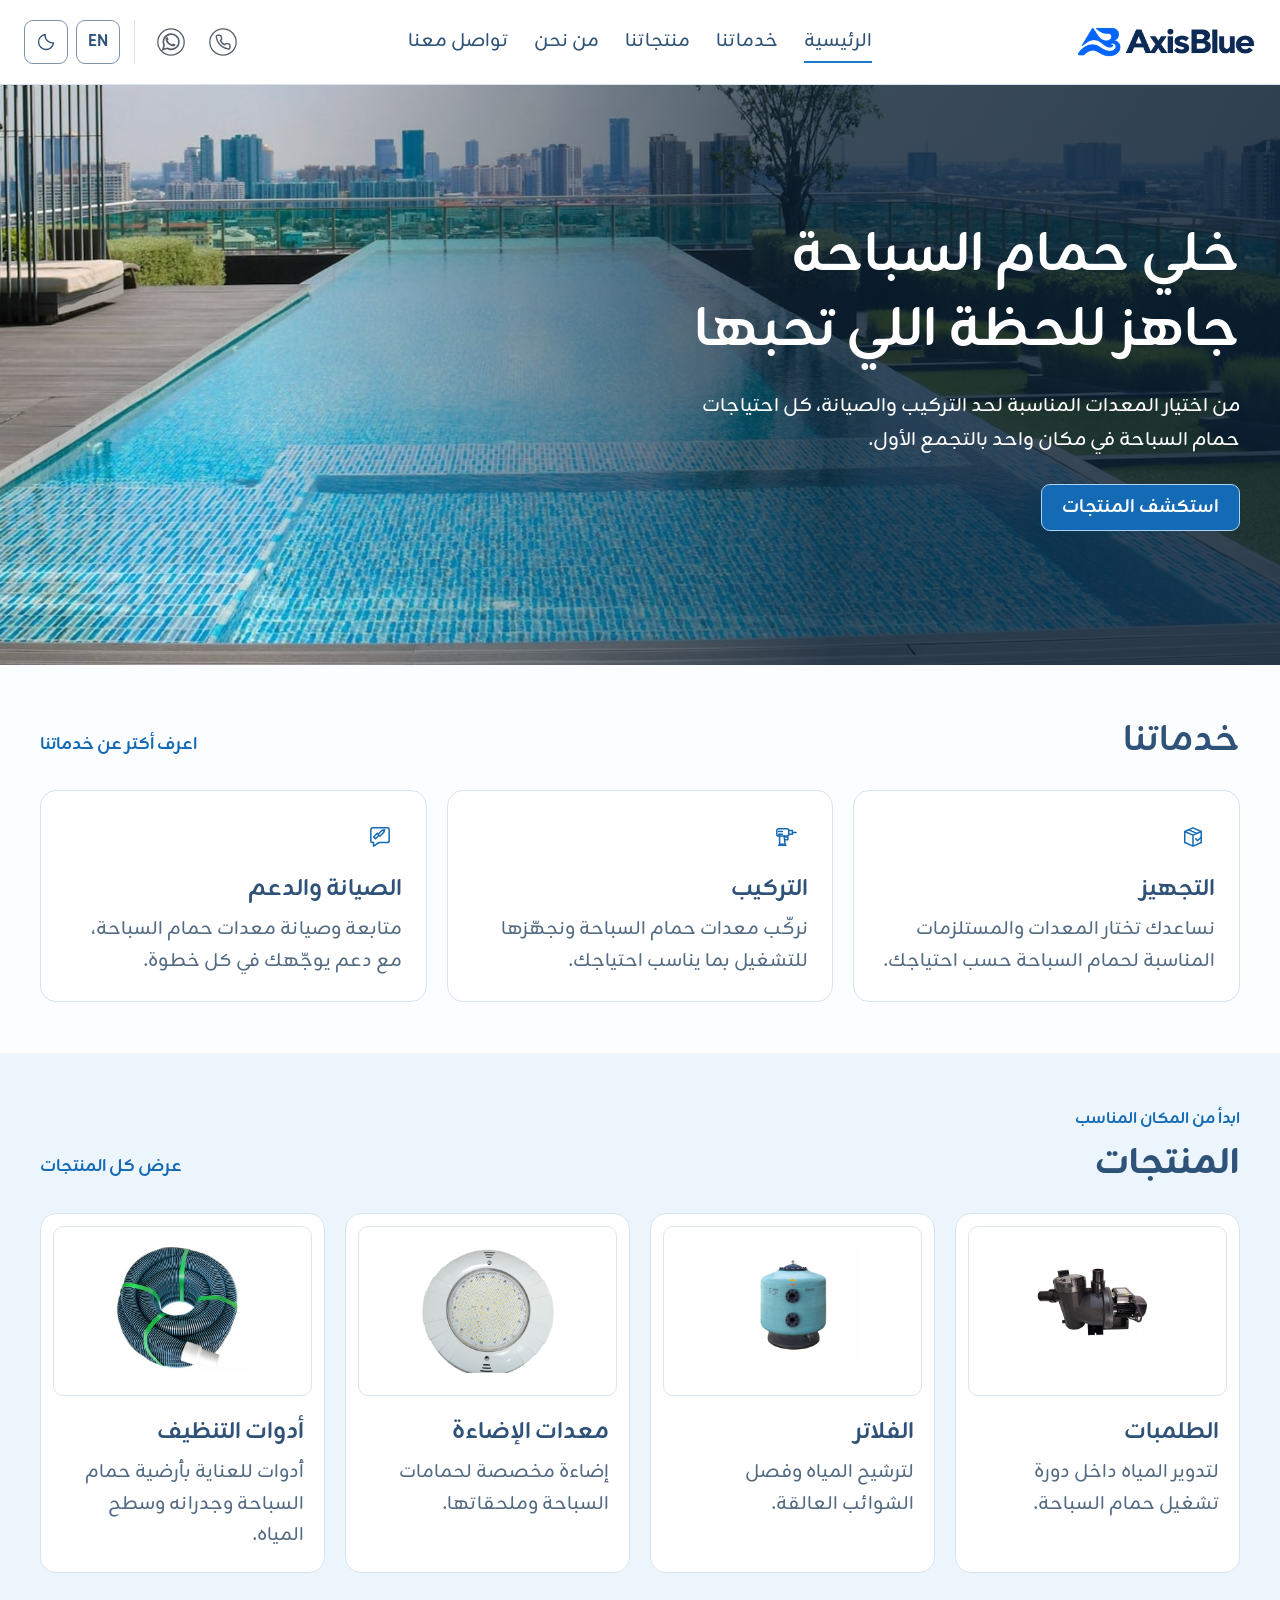
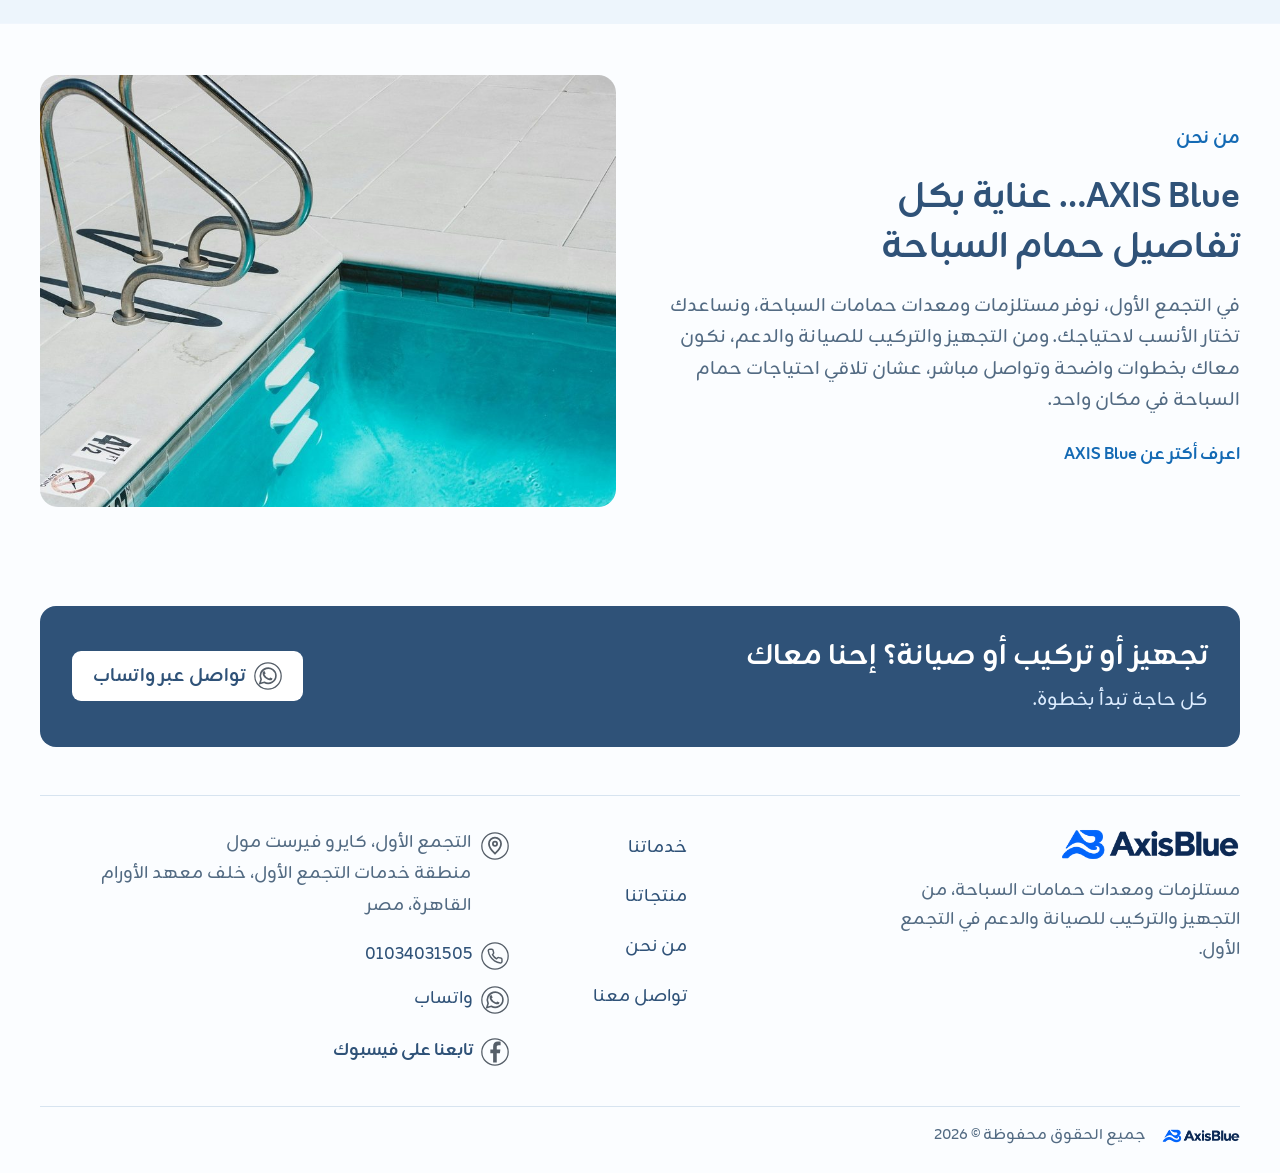
==== index.html @ 3dc716ef "update" ====
<!doctype html>
<html lang="ar" dir="rtl">
<head>
 <meta charset="utf-8"><meta name="viewport" content="width=device-width,initial-scale=1">
 <meta name="theme-color" content="#2F5278"><title>AXIS Blue | الرئيسية</title>
 <meta name="description" content="AXIS Blue لمستلزمات ومعدات حمامات السباحة في التجمع الأول: تجهيز، تركيب، صيانة ودعم لمساعدتك في اختيار المعدات والعناية بها.">
 <link rel="canonical" href="https://axisblue.vercel.app/index.html">
 <meta property="og:title" content="AXIS Blue | الرئيسية"><meta property="og:description" content="AXIS Blue لمستلزمات ومعدات حمامات السباحة في التجمع الأول: تجهيز، تركيب، صيانة ودعم لمساعدتك في اختيار المعدات والعناية بها."><meta property="og:type" content="website"><meta property="og:site_name" content="AXIS Blue"><meta property="og:locale" content="ar_EG"><meta property="og:locale:alternate" content="en_GB"><meta property="og:url" content="https://axisblue.vercel.app/index.html"><meta property="og:image" content="https://axisblue.vercel.app/assets/og-axis-blue.png"><meta property="og:image:secure_url" content="https://axisblue.vercel.app/assets/og-axis-blue.png"><meta property="og:image:type" content="image/png"><meta property="og:image:width" content="1200"><meta property="og:image:height" content="630"><meta property="og:image:alt" content="AXIS Blue — تجهيز وتركيب وصيانة ودعم حمامات السباحة">
 <meta name="twitter:card" content="summary_large_image"><meta name="twitter:title" content="AXIS Blue | الرئيسية"><meta name="twitter:description" content="AXIS Blue لمستلزمات ومعدات حمامات السباحة في التجمع الأول: تجهيز، تركيب، صيانة ودعم لمساعدتك في اختيار المعدات والعناية بها."><meta name="twitter:image" content="https://axisblue.vercel.app/assets/og-axis-blue.png"><meta name="twitter:image:alt" content="AXIS Blue — تجهيز وتركيب وصيانة ودعم حمامات السباحة">
 <link rel="alternate" hreflang="ar" href="https://axisblue.vercel.app/index.html"><link rel="alternate" hreflang="en" href="https://axisblue.vercel.app/en-index.html"><link rel="alternate" hreflang="x-default" href="https://axisblue.vercel.app/index.html"><link rel="icon" href="assets/favicon.png" type="image/png"><link rel="preload" href="assets/fonts/Zain-Regular.ttf" as="font" type="font/ttf" crossorigin><link rel="stylesheet" href="styles.css">
 <script src="preferences.js"></script><script src="script.js" defer></script>
</head>
<body>
 <a class="skip-link" href="#main">انتقل إلى المحتوى</a>
 <header class="site-header"><div class="container header-inner">
  <a class="brand" href="index.html" aria-label="AXIS Blue — الرئيسية"><picture><img class="logo-light" src="assets/logo-web.png" alt="شعار AXIS Blue لمستلزمات حمامات السباحة" width="1204" height="220"><img class="logo-dark" src="assets/logo-dark-web.png" alt="شعار AXIS Blue لمستلزمات حمامات السباحة" width="1204" height="220"></picture></a>
  <button class="menu-toggle" type="button" aria-label="القائمة" aria-controls="navigation" aria-expanded="false"><svg class="icon-menu" viewBox="0 0 24 24" fill="none" stroke="currentColor" stroke-width="1.65" stroke-linecap="round" stroke-linejoin="round" aria-hidden="true"><path d="M4 6h16M4 12h16M4 18h16"/></svg></button>
  <nav id="navigation" aria-label="التنقل الرئيسي"><a href="index.html" aria-current="page">الرئيسية</a><a href="services.html" >خدماتنا</a><a href="products.html" >منتجاتنا</a><a href="about.html" >من نحن</a><a href="contact.html" >تواصل معنا</a><div class="nav-contact"><div class="contact-links"><a href="tel:+201034031505"><svg class="contact-icon icon-phone" viewBox="0 0 24 24" aria-hidden="true" focusable="false"><circle class="contact-ring" cx="12" cy="12" r="11.3" fill="none" stroke-width="1.1"/><g class="contact-symbol" fill="currentColor"><g transform="translate(5 5) scale(.59)" fill="none" stroke="currentColor" stroke-width="2.1" stroke-linecap="round" stroke-linejoin="round"><path d="M22 16.92v3a2 2 0 0 1-2.18 2 19.79 19.79 0 0 1-8.63-3.07 19.5 19.5 0 0 1-6-6A19.79 19.79 0 0 1 2.12 4.2 2 2 0 0 1 4.11 2h3a2 2 0 0 1 2 1.72c.12.96.36 1.9.7 2.8a2 2 0 0 1-.45 2.11L8.09 9.9a16 16 0 0 0 6 6l1.27-1.27a2 2 0 0 1 2.11-.45c.9.34 1.84.58 2.8.7A2 2 0 0 1 22 16.92Z"/></g></g></svg><bdi>01034031505</bdi></a><a class="whatsapp" href="https://wa.me/201034031505?text=%D9%85%D8%B1%D8%AD%D8%A8%D8%A7%D9%8B%20AXIS%20Blue%D8%8C%20%D8%A3%D9%88%D8%AF%20%D8%A7%D9%84%D8%A7%D8%B3%D8%AA%D9%81%D8%B3%D8%A7%D8%B1%20%D8%B9%D9%86%20%D8%A7%D9%84%D9%85%D9%86%D8%AA%D8%AC%D8%A7%D8%AA%20%D9%88%D8%A7%D9%84%D8%AE%D8%AF%D9%85%D8%A7%D8%AA." target="_blank" rel="noopener noreferrer"><svg class="contact-icon icon-whatsapp" viewBox="0 0 24 24" aria-hidden="true" focusable="false"><circle class="contact-ring" cx="12" cy="12" r="11.3" fill="none" stroke-width="1.1"/><g class="contact-symbol" fill="currentColor"><path d="M18.8 11.6a6.7 6.7 0 0 1-10 5.8L5 18.5l1.1-3.6a6.7 6.7 0 1 1 12.7-3.3Z" fill="none" stroke="currentColor" stroke-width="1.4"/><path d="m9 7.8 1 2-1 1a6.7 6.7 0 0 0 4 3.4l.9-1 2 .9c-.3 1.4-1.2 1.9-2.7 1.5-3.5-1-5.8-3.5-5.8-6 0-.9.6-1.6 1.6-1.8Z"/></g></svg><span>واتساب</span></a></div></div></nav>
  <div class="header-tools" dir="rtl"><div class="header-contact"><a class="icon-button" href="tel:+201034031505" aria-label="اتصل بنا"><svg class="contact-icon icon-phone" viewBox="0 0 24 24" aria-hidden="true" focusable="false"><circle class="contact-ring" cx="12" cy="12" r="11.3" fill="none" stroke-width="1.1"/><g class="contact-symbol" fill="currentColor"><g transform="translate(5 5) scale(.59)" fill="none" stroke="currentColor" stroke-width="2.1" stroke-linecap="round" stroke-linejoin="round"><path d="M22 16.92v3a2 2 0 0 1-2.18 2 19.79 19.79 0 0 1-8.63-3.07 19.5 19.5 0 0 1-6-6A19.79 19.79 0 0 1 2.12 4.2 2 2 0 0 1 4.11 2h3a2 2 0 0 1 2 1.72c.12.96.36 1.9.7 2.8a2 2 0 0 1-.45 2.11L8.09 9.9a16 16 0 0 0 6 6l1.27-1.27a2 2 0 0 1 2.11-.45c.9.34 1.84.58 2.8.7A2 2 0 0 1 22 16.92Z"/></g></g></svg></a><a class="icon-button whatsapp" href="https://wa.me/201034031505?text=%D9%85%D8%B1%D8%AD%D8%A8%D8%A7%D9%8B%20AXIS%20Blue%D8%8C%20%D8%A3%D9%88%D8%AF%20%D8%A7%D9%84%D8%A7%D8%B3%D8%AA%D9%81%D8%B3%D8%A7%D8%B1%20%D8%B9%D9%86%20%D8%A7%D9%84%D9%85%D9%86%D8%AA%D8%AC%D8%A7%D8%AA%20%D9%88%D8%A7%D9%84%D8%AE%D8%AF%D9%85%D8%A7%D8%AA." target="_blank" rel="noopener noreferrer" aria-label="تواصل عبر واتساب"><svg class="contact-icon icon-whatsapp" viewBox="0 0 24 24" aria-hidden="true" focusable="false"><circle class="contact-ring" cx="12" cy="12" r="11.3" fill="none" stroke-width="1.1"/><g class="contact-symbol" fill="currentColor"><path d="M18.8 11.6a6.7 6.7 0 0 1-10 5.8L5 18.5l1.1-3.6a6.7 6.7 0 1 1 12.7-3.3Z" fill="none" stroke="currentColor" stroke-width="1.4"/><path d="m9 7.8 1 2-1 1a6.7 6.7 0 0 0 4 3.4l.9-1 2 .9c-.3 1.4-1.2 1.9-2.7 1.5-3.5-1-5.8-3.5-5.8-6 0-.9.6-1.6 1.6-1.8Z"/></g></svg></a></div><div class="preferences"><button class="preference-button language-toggle" aria-label="Switch to English" title="Switch to English" data-alternate="en-index.html" type="button"><span lang="en">EN</span></button><button class="preference-button theme-toggle" aria-label="تفعيل الوضع الداكن" data-dark-label="تفعيل الوضع الداكن" data-light-label="تفعيل الوضع الفاتح" type="button"><span class="theme-to-light"><svg class="icon-sun" viewBox="0 0 24 24" fill="none" stroke="currentColor" stroke-width="1.65" stroke-linecap="round" stroke-linejoin="round" aria-hidden="true"><circle cx="12" cy="12" r="4"/><path d="M12 1v2m0 18v2M1 12h2m18 0h2M4 4l2 2m12 12 2 2M4 20l2-2M18 6l2-2"/></svg></span><span class="theme-to-dark"><svg class="icon-moon" viewBox="0 0 24 24" fill="none" stroke="currentColor" stroke-width="1.65" stroke-linecap="round" stroke-linejoin="round" aria-hidden="true"><path d="M21 13A9 9 0 0 1 11 3 9 9 0 1 0 21 13Z"/></svg></span></button></div></div>
 </div></header>
 <main id="main"><section id="home" class="hero" aria-labelledby="hero-title"><figure class="hero-image"><img src="assets/hero-blue-water.jpg" srcset="assets/hero-blue-water-1100.jpg 1100w, assets/hero-blue-water.jpg 1600w" sizes="100vw" alt="حمام سباحة واسع بمياه زرقاء صافية في ضوء النهار" width="1600" height="650" fetchpriority="high"></figure><span class="water-reflection" aria-hidden="true"></span><div class="container hero-content"><div class="hero-copy"><h1 id="hero-title">خلي حمام السباحة جاهز للحظة اللي تحبها</h1><p>من اختيار المعدات المناسبة لحد التركيب والصيانة، كل احتياجات حمام السباحة في مكان واحد بالتجمع الأول.</p><div class="actions"><a class="button primary" href="products.html">استكشف المنتجات</a></div></div></div></section><section id="services" class="service-section container section"><div class="section-heading"><h2>خدماتنا</h2><a class="text-link" href="services.html">اعرف أكتر عن خدماتنا</a></div><div class="service-grid"><article><span class="service-symbol"><svg class="icon-setup" viewBox="0 0 24 24" fill="none" stroke="currentColor" stroke-width="1.65" stroke-linecap="round" stroke-linejoin="round" aria-hidden="true"><path d="m3 6 9-4 9 4v12l-9 4-9-4V6Zm0 0 9 4 9-4M12 10v12M7 4l9 4"/><path d="m15 14 2 2 4-4"/></svg></span><h3>التجهيز</h3><p>نساعدك تختار المعدات والمستلزمات المناسبة لحمام السباحة حسب احتياجك.</p></article><article><span class="service-symbol"><svg class="icon-install" viewBox="0 0 24 24" fill="none" stroke="currentColor" stroke-width="1.65" stroke-linecap="round" stroke-linejoin="round" aria-hidden="true"><rect x="2" y="3" width="13" height="8" rx="2"/><path d="M15 5h4v4h-4M19 7h4M4 6h4M4 9h4M5 11v9h6l-1-9M11 12h3v3h-3M4 21h8"/></svg></span><h3>التركيب</h3><p>نركّب معدات حمام السباحة ونجهّزها للتشغيل بما يناسب احتياجك.</p></article><article><span class="service-symbol"><svg class="icon-support" viewBox="0 0 24 24" fill="none" stroke="currentColor" stroke-width="1.65" stroke-linecap="round" stroke-linejoin="round" aria-hidden="true"><path d="M4 2h16a2 2 0 0 1 2 2v12a2 2 0 0 1-2 2h-9l-6 4v-4H4a2 2 0 0 1-2-2V4a2 2 0 0 1 2-2Z"/><path d="m7 14-2-2 4-4 2 2-4 4Zm3-5 4-4 3-1-1 3-4 4"/></svg></span><h3>الصيانة والدعم</h3><p>متابعة وصيانة معدات حمام السباحة، مع دعم يوجّهك في كل خطوة.</p></article></div></section><section id="products" class="section container"><div class="section-heading"><div><p class="intro-label">ابدأ من المكان المناسب</p><h2>المنتجات</h2></div><a class="text-link" href="products.html">عرض كل المنتجات</a></div><div class="category-grid home-products"><a class="category-card" href="products.html?category=pumps"><div class="category-image"><img src="assets/products/73649e9844cd891f.png" alt="الطلمبات" width="400" height="400" loading="lazy"></div><div class="card-copy"><h3>الطلمبات</h3><p>لتدوير المياه داخل دورة تشغيل حمام السباحة.</p></div></a><a class="category-card" href="products.html?category=filters"><div class="category-image"><img src="assets/products/137ac72741a8fdad.jpg" alt="الفلاتر" width="400" height="400" loading="lazy"></div><div class="card-copy"><h3>الفلاتر</h3><p>لترشيح المياه وفصل الشوائب العالقة.</p></div></a><a class="category-card" href="products.html?category=lighting-equipment"><div class="category-image"><img src="assets/products/f1c383467c947972.jpeg" alt="معدات الإضاءة" width="400" height="400" loading="lazy"></div><div class="card-copy"><h3>معدات الإضاءة</h3><p>إضاءة مخصصة لحمامات السباحة وملحقاتها.</p></div></a><a class="category-card" href="products.html?category=cleaning-tools"><div class="category-image"><img src="assets/products/582154ab329c4e2d.jpg" alt="أدوات التنظيف" width="400" height="400" loading="lazy"></div><div class="card-copy"><h3>أدوات التنظيف</h3><p>أدوات للعناية بأرضية حمام السباحة وجدرانه وسطح المياه.</p></div></a></div></section><section id="about" class="container about-layout section home-about"><div><p class="intro-label">من نحن</p><h2>AXIS Blue… عناية بكل تفاصيل حمام السباحة</h2><p>في التجمع الأول، نوفر مستلزمات ومعدات حمامات السباحة، ونساعدك تختار الأنسب لاحتياجك. ومن التجهيز والتركيب للصيانة والدعم، نكون معاك بخطوات واضحة وتواصل مباشر، عشان تلاقي احتياجات حمام السباحة في مكان واحد.</p><a class="text-link" href="about.html">اعرف أكتر عن AXIS Blue</a></div><figure class="about-image"><img src="assets/pool-wide.jpg" srcset="assets/pool-wide-1100.jpg 1100w, assets/pool-wide.jpg 1800w" sizes="(max-width: 800px) 100vw, 50vw" alt="سلم من الاستانلس بجانب مياه حمام سباحة صافية في ضوء النهار" width="1800" height="1100" loading="lazy"></figure></section><section id="contact" class="contact-band container"><div><h2>تجهيز أو تركيب أو صيانة؟ إحنا معاك</h2><p>كل حاجة تبدأ بخطوة.</p></div><a class="button whatsapp light" href="https://wa.me/201034031505?text=%D9%85%D8%B1%D8%AD%D8%A8%D8%A7%D9%8B%20AXIS%20Blue%D8%8C%20%D8%A3%D9%88%D8%AF%20%D8%A7%D9%84%D8%A7%D8%B3%D8%AA%D9%81%D8%B3%D8%A7%D8%B1%20%D8%B9%D9%86%20%D8%AA%D8%AC%D9%87%D9%8A%D8%B2%20%D9%88%D8%AA%D8%B1%D9%83%D9%8A%D8%A8%20%D9%88%D8%B5%D9%8A%D8%A7%D9%86%D8%A9%20%D9%85%D8%B9%D8%AF%D8%A7%D8%AA%20%D8%AD%D9%85%D8%A7%D9%85%D8%A7%D8%AA%20%D8%A7%D9%84%D8%B3%D8%A8%D8%A7%D8%AD%D8%A9." target="_blank" rel="noopener noreferrer"><svg class="contact-icon icon-whatsapp" viewBox="0 0 24 24" aria-hidden="true" focusable="false"><circle class="contact-ring" cx="12" cy="12" r="11.3" fill="none" stroke-width="1.1"/><g class="contact-symbol" fill="currentColor"><path d="M18.8 11.6a6.7 6.7 0 0 1-10 5.8L5 18.5l1.1-3.6a6.7 6.7 0 1 1 12.7-3.3Z" fill="none" stroke="currentColor" stroke-width="1.4"/><path d="m9 7.8 1 2-1 1a6.7 6.7 0 0 0 4 3.4l.9-1 2 .9c-.3 1.4-1.2 1.9-2.7 1.5-3.5-1-5.8-3.5-5.8-6 0-.9.6-1.6 1.6-1.8Z"/></g></svg>تواصل عبر واتساب</a></section></main>
 <footer class="site-footer container"><div class="footer-identity"><a class="footer-brand" href="index.html"><picture><img class="logo-light" src="assets/logo-web.png" alt="شعار AXIS Blue لمستلزمات حمامات السباحة" width="1204" height="220"><img class="logo-dark" src="assets/logo-dark-web.png" alt="شعار AXIS Blue لمستلزمات حمامات السباحة" width="1204" height="220"></picture></a><p>مستلزمات ومعدات حمامات السباحة، من التجهيز والتركيب للصيانة والدعم في التجمع الأول.</p></div><nav aria-label="روابط الصفحات"><a href="services.html">خدماتنا</a><a href="products.html">منتجاتنا</a><a href="about.html">من نحن</a><a href="contact.html">تواصل معنا</a></nav><div class="footer-contact"><p class="footer-address"><svg class="contact-icon icon-location" viewBox="0 0 24 24" aria-hidden="true" focusable="false"><circle class="contact-ring" cx="12" cy="12" r="11.3" fill="none" stroke-width="1.1"/><g class="contact-symbol" fill="currentColor"><path d="M17.2 10c0 3.7-5.2 8.5-5.2 8.5S6.8 13.7 6.8 10a5.2 5.2 0 1 1 10.4 0Z" fill="none" stroke="currentColor" stroke-width="1.5"/><circle cx="12" cy="10" r="1.8" fill="none" stroke="currentColor" stroke-width="1.5"/></g></svg><span>التجمع الأول، كايرو فيرست مول<br>منطقة خدمات التجمع الأول، خلف معهد الأورام<br>القاهرة، مصر</span></p><div class="contact-links"><a href="tel:+201034031505"><svg class="contact-icon icon-phone" viewBox="0 0 24 24" aria-hidden="true" focusable="false"><circle class="contact-ring" cx="12" cy="12" r="11.3" fill="none" stroke-width="1.1"/><g class="contact-symbol" fill="currentColor"><g transform="translate(5 5) scale(.59)" fill="none" stroke="currentColor" stroke-width="2.1" stroke-linecap="round" stroke-linejoin="round"><path d="M22 16.92v3a2 2 0 0 1-2.18 2 19.79 19.79 0 0 1-8.63-3.07 19.5 19.5 0 0 1-6-6A19.79 19.79 0 0 1 2.12 4.2 2 2 0 0 1 4.11 2h3a2 2 0 0 1 2 1.72c.12.96.36 1.9.7 2.8a2 2 0 0 1-.45 2.11L8.09 9.9a16 16 0 0 0 6 6l1.27-1.27a2 2 0 0 1 2.11-.45c.9.34 1.84.58 2.8.7A2 2 0 0 1 22 16.92Z"/></g></g></svg><bdi>01034031505</bdi></a><a class="whatsapp" href="https://wa.me/201034031505?text=%D9%85%D8%B1%D8%AD%D8%A8%D8%A7%D9%8B%20AXIS%20Blue%D8%8C%20%D8%A3%D9%88%D8%AF%20%D8%A7%D9%84%D8%A7%D8%B3%D8%AA%D9%81%D8%B3%D8%A7%D8%B1%20%D8%B9%D9%86%20%D8%A7%D9%84%D9%85%D9%86%D8%AA%D8%AC%D8%A7%D8%AA%20%D9%88%D8%A7%D9%84%D8%AE%D8%AF%D9%85%D8%A7%D8%AA." target="_blank" rel="noopener noreferrer"><svg class="contact-icon icon-whatsapp" viewBox="0 0 24 24" aria-hidden="true" focusable="false"><circle class="contact-ring" cx="12" cy="12" r="11.3" fill="none" stroke-width="1.1"/><g class="contact-symbol" fill="currentColor"><path d="M18.8 11.6a6.7 6.7 0 0 1-10 5.8L5 18.5l1.1-3.6a6.7 6.7 0 1 1 12.7-3.3Z" fill="none" stroke="currentColor" stroke-width="1.4"/><path d="m9 7.8 1 2-1 1a6.7 6.7 0 0 0 4 3.4l.9-1 2 .9c-.3 1.4-1.2 1.9-2.7 1.5-3.5-1-5.8-3.5-5.8-6 0-.9.6-1.6 1.6-1.8Z"/></g></svg><span>واتساب</span></a></div><a class="social-link facebook" href="https://web.facebook.com/profile.php?id=61584932767330" target="_blank" rel="noopener noreferrer"><svg class="contact-icon icon-facebook" viewBox="0 0 24 24" aria-hidden="true" focusable="false"><circle class="contact-ring" cx="12" cy="12" r="11.3" fill="none" stroke-width="1.1"/><g class="contact-symbol" fill="currentColor"><path d="M13.5 21v-8h2.7l.4-3.2h-3.1V7.7c0-.9.3-1.5 1.6-1.5h1.7V3.3c-.8-.1-1.6-.2-2.4-.2-2.4 0-4 1.5-4 4.2v2.5H8V13h2.4v8Z"/></g></svg><span>تابعنا على فيسبوك</span></a></div><div class="copyright"><span class="copyright-brand"><picture><img class="logo-light" src="assets/logo-web.png" alt="شعار AXIS Blue لمستلزمات حمامات السباحة" width="1204" height="220"><img class="logo-dark" src="assets/logo-dark-web.png" alt="شعار AXIS Blue لمستلزمات حمامات السباحة" width="1204" height="220"></picture></span><p>جميع الحقوق محفوظة © 2026</p></div></footer>

</body></html>
---- styles.css ----
@font-face{font-family:Zain;src:url('assets/fonts/Zain-Regular.ttf') format('truetype');font-weight:400;font-style:normal;font-display:swap}
@font-face{font-family:Zain;src:url('assets/fonts/Zain-Bold.ttf') format('truetype');font-weight:700;font-style:normal;font-display:swap}
@font-face{font-family:Zain;src:url('assets/fonts/Zain-ExtraBold.ttf') format('truetype');font-weight:800;font-style:normal;font-display:swap}

:root{
 --blue:#187BD1;--navy:#2F5278;--bg:#fbfdff;--panel:#fff;--tint:#edf5fc;
 --ink:#2F5278;--muted:#536b83;--line:#d7e4f0;--control-line:#7d94ab;--white:#fff;--green:#25d366;
 --hover:#e4f1ff;--link:#146ab4;--contact-neutral:#555e68;--radius:16px;--section-space:clamp(32px,4vw,52px);
 --body-size:clamp(17px,calc(16.5px + .12vw),18px);--secondary-size:clamp(15px,calc(14.5px + .12vw),16px);
 color-scheme:light;
}
:root[data-theme="dark"]{
 --bg:#101d2d;--panel:#18293d;--tint:#1b3048;--ink:#edf5ff;--muted:#b6c8dd;
 --line:#324960;--control-line:#6d86a0;--hover:#254362;--link:#9ed1ff;--contact-neutral:#c4ceda;color-scheme:dark;
}
*{box-sizing:border-box}
[hidden]{display:none!important}
html{scroll-behavior:smooth;scroll-padding-top:24px}
body{margin:0;background:var(--bg);color:var(--ink);font-family:Zain,Tahoma,sans-serif;font-size:var(--body-size);line-height:1.75}
html[lang="en"] body{line-height:1.6}
a{color:inherit;text-decoration:none}
button,input,select{font:inherit}
button,a,input,select{-webkit-tap-highlight-color:transparent}
button{cursor:pointer}
img{display:block;max-width:100%;height:auto}
svg{width:22px;height:22px;flex-shrink:0}
figure,h1,h2,h3,p{margin:0}
h1,h2,h3{font-weight:700;text-wrap:balance}
h1{font-size:clamp(32px,calc(27px + 1.2vw),44px);line-height:1.35}
h2{font-size:clamp(27px,calc(23px + 1vw),36px);line-height:1.4}
h3{font-size:clamp(21px,calc(19px + .3vw),23px);line-height:1.45}
html[lang="en"] :is(h1,h2,h3){line-height:1.25}
p{color:var(--muted)}
.container{width:min(1200px,calc(100% - 64px));margin-inline:auto}

/* One row of primary navigation; narrow screens reveal links and contact shortcuts below it. */
.site-header{background:var(--panel);border-bottom:1px solid var(--line)}
.header-inner{display:grid;width:min(1320px,calc(100% - 48px));grid-template-columns:minmax(0,1fr) auto minmax(0,1fr);align-items:center;gap:24px;min-height:84px}
.brand{justify-self:start}
.header-tools{justify-self:end}
.brand{width:180px;flex-shrink:0}
.brand picture,.footer-brand picture{display:block}
.brand img,.footer-brand img{width:100%;height:auto}
:root:not([data-theme="dark"]) .logo-dark,:root[data-theme="dark"] .logo-light{display:none}
.header-inner nav{display:flex;gap:2px;align-items:center;justify-content:center;min-width:0}
.header-inner nav>a{position:relative;display:block;padding:10px 12px;border-radius:8px;font-size:18px;white-space:nowrap;transition:background .18s,color .18s}
.header-inner nav>a::after{content:"";position:absolute;inset-inline:12px;bottom:5px;height:2px;background:var(--blue);transform:scaleX(0);transition:transform .18s}
.header-inner nav>a:hover,.header-inner nav>a:focus-visible,.header-inner nav>a[aria-current]{background:var(--hover);color:var(--link)}
.header-inner nav>a:hover::after,.header-inner nav>a[aria-current]::after{transform:scaleX(1)}
.header-tools,.preferences,.header-contact{display:flex;align-items:center;gap:8px}
.header-tools{gap:14px}
.header-contact{padding-inline-start:14px;border-inline-start:1px solid var(--line)}
.preference-button,.icon-button,.menu-toggle{display:grid;place-items:center;width:44px;height:44px;padding:0;flex-shrink:0;border:1px solid var(--control-line);border-radius:9px;color:var(--ink);background:var(--panel);transition:background .18s,color .18s,border-color .18s}
.preference-button{font-size:17px;font-weight:700;line-height:1}
.preference-button span{display:grid;place-items:center}
.preference-button svg,.icon-button svg,.menu-toggle svg{width:20px;height:20px}
.preference-button:hover,.menu-toggle:hover{border-color:var(--blue);background:var(--hover)}
:root:not([data-theme="dark"]) .theme-to-light,:root[data-theme="dark"] .theme-to-dark{display:none}
.icon-button:hover{color:white;background:#146ab4;border-color:#146ab4}
.menu-toggle,.header-inner .nav-contact{display:none}

.hero{display:grid;grid-template-columns:1fr 1.08fr;gap:48px;align-items:center;padding-block:40px 28px}
.intro-label{font-size:var(--secondary-size);color:var(--link);font-weight:700;margin-bottom:12px}
.hero h1{font-size:clamp(36px,calc(28px + 2vw),56px);font-weight:700;line-height:1.33;margin-bottom:18px}
html[lang="en"] .hero h1{font-size:clamp(34px,calc(27px + 1.8vw),52px);line-height:1.2}
.hero-copy>p:not(.intro-label){font-size:clamp(17px,calc(16px + .25vw),19px);max-width:50ch;line-height:1.8}
html[lang="en"] .hero-copy>p:not(.intro-label){line-height:1.65}
.actions{display:flex;gap:10px;flex-wrap:wrap;margin-top:24px}
.button{display:inline-flex;align-items:center;justify-content:center;gap:8px;min-height:46px;padding:10px 20px;border:1px solid transparent;border-radius:9px;font-size:18px;font-weight:700;line-height:1.4;transition:background .18s,color .18s,border-color .18s,box-shadow .18s}
.button.primary{background:var(--navy);color:white}
[data-theme="dark"] .button.primary{border-color:var(--control-line)}
.button.primary:hover{background:#146ab4}
.button.outline{border-color:var(--control-line);color:var(--ink);background:var(--panel)}
.button.outline:hover{border-color:var(--blue);color:var(--link)}
.button.light{background:white;color:var(--navy)}
.hero-note{display:inline-block;margin-top:22px;padding-top:12px;border-top:1px solid var(--line);font-size:var(--secondary-size);color:var(--muted)}
.hero-note:hover{color:var(--link)}
.hero-image{position:relative;aspect-ratio:4/3;overflow:hidden;border-radius:18px;background:var(--tint)}
.hero-image img{position:absolute;inset:0;width:100%;height:100%;object-fit:cover;object-position:50% 22%}
.section{padding-block:var(--section-space)}
.section-heading{display:flex;justify-content:space-between;align-items:end;gap:24px;margin-bottom:24px}
.section-heading .intro-label{margin-bottom:6px}
.text-link{color:var(--link);font-size:17px;font-weight:700;display:inline-block;text-underline-offset:5px;padding-block:6px}
.text-link:hover{text-decoration:underline}
.category-grid,.product-grid{display:grid;grid-template-columns:repeat(3,minmax(0,1fr));gap:20px}
.home-products{grid-template-columns:repeat(4,minmax(0,1fr))}
.category-card,.product-card{display:block;min-width:0;overflow:hidden;border:1px solid var(--line);border-radius:var(--radius);background:var(--panel);transition:border-color .18s,box-shadow .18s}
.category-card:hover,.product-card:hover{border-color:var(--blue);box-shadow:0 4px 18px #187bd110}
/* White product photographs sit in inset photo wells in either theme; no image filters. */
.category-image,.product-image{background:#fff;border:1px solid #dce5ee;border-radius:10px;margin:12px 12px 0;overflow:hidden;padding:16px;display:grid;place-items:center}
.category-image{height:170px}
.category-image img,.product-image img{height:100%;width:100%;object-fit:contain}
.card-copy{padding:20px}
.card-copy h3{margin-bottom:8px}
.card-copy p{font-size:var(--body-size)}
.product-image{height:210px;padding:22px}
.product-card h3{font-size:21px;line-height:1.5;overflow-wrap:anywhere}
.product-card .product-code{display:block;color:var(--muted);font-size:var(--secondary-size);margin-bottom:8px;overflow-wrap:anywhere}
.product-card .card-copy{padding:18px}
.product-card p{font-size:16px;margin-top:10px}
.service-section{background:var(--tint);padding-block:var(--section-space)}
.service-grid{display:grid;grid-template-columns:repeat(3,minmax(0,1fr));gap:32px}
.service-grid article{border-top:1px solid var(--line);padding-top:22px}
.service-symbol{display:inline-grid;place-items:center;color:var(--link);width:44px;height:44px;background:var(--panel);border-radius:10px;margin-bottom:14px}
.service-symbol svg{width:22px;height:22px}
.service-grid h3{margin-bottom:8px}
.service-grid p{font-size:var(--body-size);max-width:45ch}
.contact-band{margin-block:48px;padding:30px 32px;display:flex;align-items:center;justify-content:space-between;gap:24px;background:var(--navy);color:white;border-radius:var(--radius)}
.contact-band p{color:#dcecff;margin-top:8px;font-size:var(--body-size)}
.contact-band h2{font-size:clamp(26px,calc(23px + .5vw),30px)}
.contact-band .button{flex-shrink:0}
.site-footer{display:grid;grid-template-columns:1fr 1.25fr .75fr;gap:32px;padding-block:32px 24px;border-top:1px solid var(--line);font-size:17px}
.footer-brand{display:block;width:180px;margin-bottom:16px}
.social-link{display:inline-flex;align-items:center;gap:8px;font-weight:700;font-size:17px;min-height:44px;transition:color .18s}
.facebook:hover{color:var(--link)}
.site-footer nav{display:grid;grid-template-columns:1fr 1fr;align-content:start;gap:8px 16px}
.site-footer nav a{padding-block:6px}
.site-footer nav a:hover{color:var(--link)}
.contact-links{display:flex;flex-wrap:wrap;gap:8px 20px;margin-top:16px}
.contact-links a{display:inline-flex;align-items:center;gap:8px;min-height:44px}
.contact-links a:hover{color:var(--link)}
.contact-links a.whatsapp:hover{color:var(--link)}
.copyright{grid-column:1/-1;border-top:1px solid var(--line);padding-top:16px;font-size:15px}
.page-intro{padding-block:28px 32px;border-bottom:1px solid var(--line)}
.breadcrumb{font-size:var(--secondary-size);margin-bottom:16px}
.breadcrumb a{color:var(--link)}
.page-intro h1{margin-bottom:12px}
.page-intro>p:last-child{max-width:65ch;font-size:var(--body-size)}
.catalog{padding-block:28px 0}
.catalog-note{max-width:820px;background:var(--tint);padding:16px 20px;border-inline-start:3px solid var(--blue);font-size:var(--body-size);margin-bottom:24px}
.catalog-all{margin-top:28px;text-align:center}
.catalog-heading{display:flex;align-items:center;justify-content:space-between;gap:20px;margin-block:20px}
.catalog-tools{display:grid;grid-template-columns:1fr 2fr;gap:16px;margin-bottom:24px}
.catalog-tools label{display:flex;flex-direction:column;gap:6px;font-size:17px}
input,select{width:100%;min-width:0;border:1px solid var(--control-line);border-radius:9px;background:var(--panel);color:var(--ink);min-height:46px;padding:8px 12px}
input::placeholder{color:var(--muted);opacity:1}
.pagination{display:flex;justify-content:center;gap:8px;flex-wrap:wrap;margin-block:28px}
.pagination button{width:44px;height:44px;border:1px solid var(--control-line);background:var(--panel);color:var(--ink);border-radius:9px}
.pagination button[aria-current]{background:var(--navy);color:#fff}
.pagination button:hover{border-color:var(--blue);background:var(--hover);color:var(--ink)}
.service-inquiry{margin-top:32px;padding-top:24px;border-top:1px solid var(--line);display:flex;justify-content:space-between;align-items:center;gap:24px}
.about-layout{display:grid;grid-template-columns:1fr 1fr;gap:48px;align-items:center}
.about-layout p{margin-block:18px;font-size:var(--body-size);max-width:65ch}
.about-image img{width:100%;height:360px;object-fit:cover;object-position:50% 65%;border-radius:18px}
.contact-layout{display:grid;grid-template-columns:1fr 1fr;gap:48px;padding-bottom:48px}
.contact-details article+article{border-top:1px solid var(--line);padding-top:24px;margin-top:28px}
.contact-details h2{display:flex;align-items:center;gap:10px}
.contact-details h2 svg{color:var(--link);width:24px;height:24px}
.contact-details p{margin-block:12px 18px;font-size:var(--body-size)}
.phone{font-size:clamp(28px,calc(25px + .7vw),35px);display:inline-block;color:var(--ink);margin-top:10px;line-height:1.5}
.phone:hover{color:var(--link)}
.address-card{padding:30px;background:var(--tint);border-radius:var(--radius)}
.address-card p{margin-block:20px;font-size:var(--body-size)}
.small{font-size:var(--secondary-size)!important}
.detail-breadcrumb{margin-bottom:24px;font-size:var(--secondary-size);overflow-wrap:anywhere}
.detail-layout{display:grid;grid-template-columns:1fr 1.1fr;gap:40px;align-items:start}
.detail-image{background:white;padding:28px;border-radius:var(--radius);border:1px solid #dce5ee}
.detail-image img{width:100%;height:360px;object-fit:contain}
.detail-copy{min-width:0}
.detail-copy h1{font-size:clamp(27px,calc(24px + 1vw),38px);line-height:1.4;margin-block:12px 18px;overflow-wrap:anywhere}
.detail-copy>p{font-size:var(--body-size);margin-bottom:18px}
.detail-copy dl{margin-block:20px;border-top:1px solid var(--line)}
.detail-copy dl div{display:grid;grid-template-columns:minmax(80px,100px) minmax(0,1fr);gap:16px;padding-block:12px;border-bottom:1px solid var(--line)}
.detail-copy dt{color:var(--muted)}
.detail-copy dd{margin:0;overflow-wrap:anywhere}
.detail-copy .catalog-note{font-size:16px;margin-block:20px}
.skip-link{position:fixed;top:-100px;inset-inline-start:16px;z-index:20;background:var(--panel);padding:12px}
.skip-link:focus{top:12px}
:focus-visible{outline:3px solid var(--blue);outline-offset:4px}
[data-theme="dark"] :focus-visible{outline-color:#9ed1ff}
@media(max-width:1150px){
 .header-inner{gap:16px}.brand{width:170px}.header-inner nav>a{padding-inline:10px;font-size:17px}.header-tools{gap:10px}.header-contact{padding-inline-start:10px}
 .hero{gap:32px}.home-products{grid-template-columns:repeat(2,minmax(0,1fr))}
}
@media(max-width:1000px){
 .header-inner{grid-template-columns:auto 1fr 44px;min-height:76px;padding-block:12px;gap:8px 16px}
 .brand{grid-column:1;grid-row:1;width:160px}.header-tools{grid-column:2;grid-row:1;justify-self:end}
 .menu-toggle{display:grid;grid-column:3;grid-row:1}
 .header-inner nav{grid-column:1/-1;grid-row:2;flex-direction:column;align-items:stretch;gap:4px;padding-top:8px}
 .js .header-inner nav{display:none}.js .header-inner nav.is-open{display:flex}
 .header-inner nav>a{padding:10px 12px;font-size:18px}
 .header-inner .nav-contact{display:none}
 .nav-contact .contact-links{margin:0;gap:16px}.nav-contact a{padding:4px 12px}
 .category-grid,.product-grid{grid-template-columns:repeat(2,minmax(0,1fr))}
 .service-grid{gap:24px}.site-footer{grid-template-columns:1fr 1fr}
 .site-footer nav{grid-column:1/-1;display:flex;flex-wrap:wrap;gap:8px 24px}
}
@media(max-width:800px){
 .hero{grid-template-columns:1fr;gap:24px;padding-block:28px 20px}
 .hero-copy>p:not(.intro-label){max-width:65ch}.hero-image{aspect-ratio:16/9;max-height:380px;object-position:50% 24%}
 .about-layout,.contact-layout,.detail-layout{grid-template-columns:1fr;gap:28px}
 .about-image img{height:320px}.detail-image img{height:300px}
 .service-inquiry{align-items:start;flex-direction:column}
 .contact-band{align-items:start;flex-direction:column}
}
@media(max-width:600px){
 .container{width:calc(100% - 32px)}
 .header-inner{width:calc(100% - 32px);grid-template-columns:1fr 44px;min-height:72px;padding-block:12px;gap:12px}
 .header-tools{grid-column:1/-1;grid-row:2;justify-self:end}
 .menu-toggle{grid-column:2;justify-self:end}
 .header-inner nav{grid-row:3}
 .brand{width:140px}.preferences{gap:8px}
 .hero-image{aspect-ratio:16/10;object-position:50% 20%}
 .hero .button{font-size:17px;padding-inline:14px}
 .hero-note{margin-top:18px}
 .section-heading{align-items:start;flex-direction:column;gap:8px;margin-bottom:20px}
 .category-grid,.product-grid,.home-products{grid-template-columns:1fr;gap:14px}
 .category-card{display:grid;grid-template-columns:108px minmax(0,1fr);align-items:center}
 .category-image{height:116px;padding:8px;margin:12px;margin-inline-end:0}
 .category-card .card-copy{padding:16px}
 .category-card h3{font-size:21px}.category-card p{font-size:17px}
 .product-image{height:210px}
 .service-grid{grid-template-columns:1fr;gap:24px}.service-grid p{max-width:none}
 .service-grid article{padding-top:20px}.service-symbol{margin-bottom:10px}
 .contact-band{margin-block:32px;padding:24px;gap:20px}
 .site-footer{grid-template-columns:1fr;gap:24px;padding-bottom:88px}
 .site-footer nav{grid-column:auto;gap:8px 20px}.copyright{grid-column:auto}
 .footer-brand{width:160px}
 .page-intro{padding-block:22px 26px}
 .address-card{padding:24px}.contact-layout{padding-bottom:32px}
 .catalog-note{padding:14px 16px}.catalog-tools{grid-template-columns:1fr}
 .catalog-heading{align-items:start;flex-direction:column;gap:6px}
 .detail-image{padding:20px}.detail-image img{height:260px}
}
@media(prefers-reduced-motion:reduce){html{scroll-behavior:auto}*,*::before,*::after{transition:none!important}}

/* Approved content update: immersive hero, independent services and a single content CTA. */
.contact-ring{stroke:var(--contact-neutral)}
.contact-symbol{color:var(--contact-neutral);transition:color .18s}
a:is(:hover,:focus-visible) .contact-symbol{color:var(--link)}
a.whatsapp:is(:hover,:focus-visible) .contact-symbol{color:var(--green)}
.header-contact .icon-button{border:0;border-radius:50%;background:transparent;box-shadow:none}
.header-contact .icon-button:is(:hover,:focus-visible){background:transparent;box-shadow:none}
.contact-links a,.social-link,.contact-action{transition:color .18s}
.contact-links a:is(:hover,:focus-visible),.social-link:is(:hover,:focus-visible),.contact-action:is(:hover,:focus-visible){color:var(--link);background:transparent;box-shadow:none;text-decoration:none;transform:none}
.button.whatsapp:is(:hover,:focus-visible){color:var(--link);background:var(--white);box-shadow:none;border-color:transparent}
.contact-action{display:flex;align-items:flex-start;gap:14px;min-height:44px;margin:0;font-size:var(--body-size);line-height:1.6}
.contact-action>div{min-width:0}
.contact-details h2{font-size:22px;line-height:1.4;color:inherit}
.contact-action .contact-icon{margin-top:1px}
.contact-action .phone-number{display:block;font-size:clamp(28px,calc(25px + .7vw),35px);line-height:1.5;margin-top:10px;color:inherit}
.contact-prompt{font-weight:700;color:inherit}
.contact-details .social-link{display:flex;align-items:center;gap:14px;min-height:44px}
.header-inner nav>a:hover,.header-inner nav>a:focus-visible,.header-inner nav>a[aria-current]{background:transparent;color:inherit}
.header-contact{padding-inline:0 14px;border-inline-start:0;border-inline-end:1px solid var(--line)}
.hero{position:relative;isolation:isolate;display:grid;grid-template-columns:1fr;gap:0;min-height:580px;padding:0;background:#102a44;color:#fff;overflow:hidden}
.hero-image{position:absolute;inset:0;z-index:-2;aspect-ratio:auto;max-height:none;border-radius:0;background:#102a44}
.hero-image img{width:100%;height:100%;object-fit:cover;object-position:50% 62%}
.hero::after{content:"";position:absolute;inset:0;z-index:-1;background:linear-gradient(270deg,rgba(9,31,52,.82) 0%,rgba(9,31,52,.76) 35%,rgba(9,31,52,.36) 58%,transparent 80%)}
.hero-content{display:flex;direction:rtl;align-items:center;min-height:inherit}
.hero-copy{width:50%;max-width:570px;direction:rtl;padding-block:68px}
.hero h1{color:#fff;font-size:clamp(36px,calc(28px + 2vw),54px);margin-bottom:20px;line-height:1.4}
html[lang="en"] .hero-copy{direction:ltr;text-align:left}
html[lang="en"] .hero h1{font-size:clamp(34px,calc(27px + 1.8vw),50px);line-height:1.22}
.hero-copy>p{color:#fff;font-size:clamp(17px,calc(16px + .25vw),19px);max-width:50ch;line-height:1.8}
.hero .actions{margin-top:26px}
.hero .button.primary{background:#146ab4;color:#fff;border-color:#a8d4f7}
.hero .button.primary:hover{background:var(--navy)}
.water-reflection{position:absolute;inset:30% 42% 0 0;pointer-events:none;z-index:-1;background:radial-gradient(ellipse at 40% 60%,#d9f6ff40,transparent 65%);opacity:.13;animation:water-light 12s ease-in-out infinite alternate}
@keyframes water-light{from{transform:translate3d(0,0,0);opacity:.08}to{transform:translate3d(8px,-5px,0);opacity:.17}}
.service-section{background:transparent}
.service-grid{gap:20px}
.service-grid article{padding:24px;border:1px solid var(--line);border-radius:var(--radius);background:var(--panel)}
.service-details{max-width:960px}
.service-detail{display:grid;grid-template-columns:32px minmax(0,1fr);gap:24px;padding:32px;border:1px solid var(--line);border-radius:var(--radius);background:var(--panel)}
.service-detail+.service-detail{margin-top:20px}
.service-detail h2{font-size:clamp(26px,calc(23px + .5vw),30px);margin-bottom:14px}
.service-detail p{max-width:760px;line-height:1.9}
.service-detail .service-symbol{margin:0}
#products h2{font-weight:800}
#products{background:var(--tint);box-shadow:0 0 0 100vmax var(--tint);clip-path:inset(0 -100vmax)}
.category-image img,.product-image img{position:relative;top:-6px}
.about-image img{height:auto;aspect-ratio:4/3;object-fit:cover;object-position:36% 55%}
.home-about h2{max-width:25ch}
.contact-band h2{max-width:38ch}
.address-card{align-self:start}
.site-footer{grid-template-columns:minmax(0,1fr) 160px minmax(0,1fr);column-gap:clamp(24px,4vw,64px);align-items:start}
.footer-identity>p{max-width:340px}
.site-footer nav{grid-template-columns:1fr;justify-items:start;justify-self:center}
.footer-contact .contact-links{display:flex;flex-direction:column;align-items:start;gap:0;margin-top:12px}
.footer-contact .social-link{display:flex;width:fit-content}
.footer-address{display:flex;align-items:flex-start;gap:10px;line-height:1.85}
.footer-address .contact-icon{margin-top:4px}
.contact-icon{width:28px;height:28px;flex-shrink:0}
.icon-button .contact-icon,.contact-details h2 .contact-icon{width:28px;height:28px}
.address-title{display:flex;align-items:flex-start;gap:10px}
.address-title .contact-icon{margin-top:5px}
.facebook-contact .social-link{font-size:22px;line-height:1.4}
.footer-contact .social-link{margin-top:8px}
.copyright{display:flex;align-items:center;justify-content:flex-start;gap:16px;flex-wrap:wrap}
.copyright p{font-size:15px}
.copyright-brand{display:block;width:78px;flex-shrink:0}
.copyright-brand picture{display:block}
.copyright-brand img{width:100%;height:auto}
@media(max-width:1000px){
 .hero-copy{width:56%}
 .site-footer{grid-template-columns:.8fr 1.2fr}
 .footer-identity{grid-column:1/-1}
 .site-footer nav{grid-column:auto;display:flex;flex-direction:column;gap:6px;justify-self:start}
 .header-contact{border:0;padding:0}
}
@media(max-width:800px){
 .site-footer{grid-template-columns:1fr;gap:28px}
 .footer-identity,.site-footer nav{grid-column:auto}
 .hero{min-height:640px;padding:0;gap:0}
 .hero-content{align-items:flex-start}
 .hero-copy{width:100%;max-width:600px;padding-block:40px 230px}
 .hero-image{aspect-ratio:auto;max-height:none}
 .hero-image img{object-position:50% 62%}
 .hero::after{background:linear-gradient(180deg,rgba(9,31,52,.86),rgba(9,31,52,.76) 46%,rgba(9,31,52,.38) 67%,transparent 84%)}
 .water-reflection{inset:60% 0 0}
}
@media(max-width:600px){
 .hero-copy{padding-block:36px 230px}
 .hero h1{font-size:clamp(34px,calc(30px + 1.4vw),39px)}
 .hero .button{padding-inline:20px}
 .service-grid article{padding:22px}
 .service-detail{grid-template-columns:1fr;gap:14px;padding:24px}
 .category-card{display:block}
 .category-image{width:96px;height:116px;margin:12px auto 0}
 .category-card .card-copy{padding:16px}
 .site-footer{grid-template-columns:1fr;padding-bottom:28px}
 .footer-identity,.site-footer nav{grid-column:auto}
 .copyright{flex-wrap:nowrap;gap:10px}
 .copyright-brand{width:64px}
 .copyright p{font-size:14px;line-height:1.6}
}
@media(prefers-reduced-motion:reduce){.water-reflection{animation:none;display:none}}

.category-image,.product-image{grid-template-rows:minmax(0,1fr);grid-template-columns:minmax(0,1fr)}
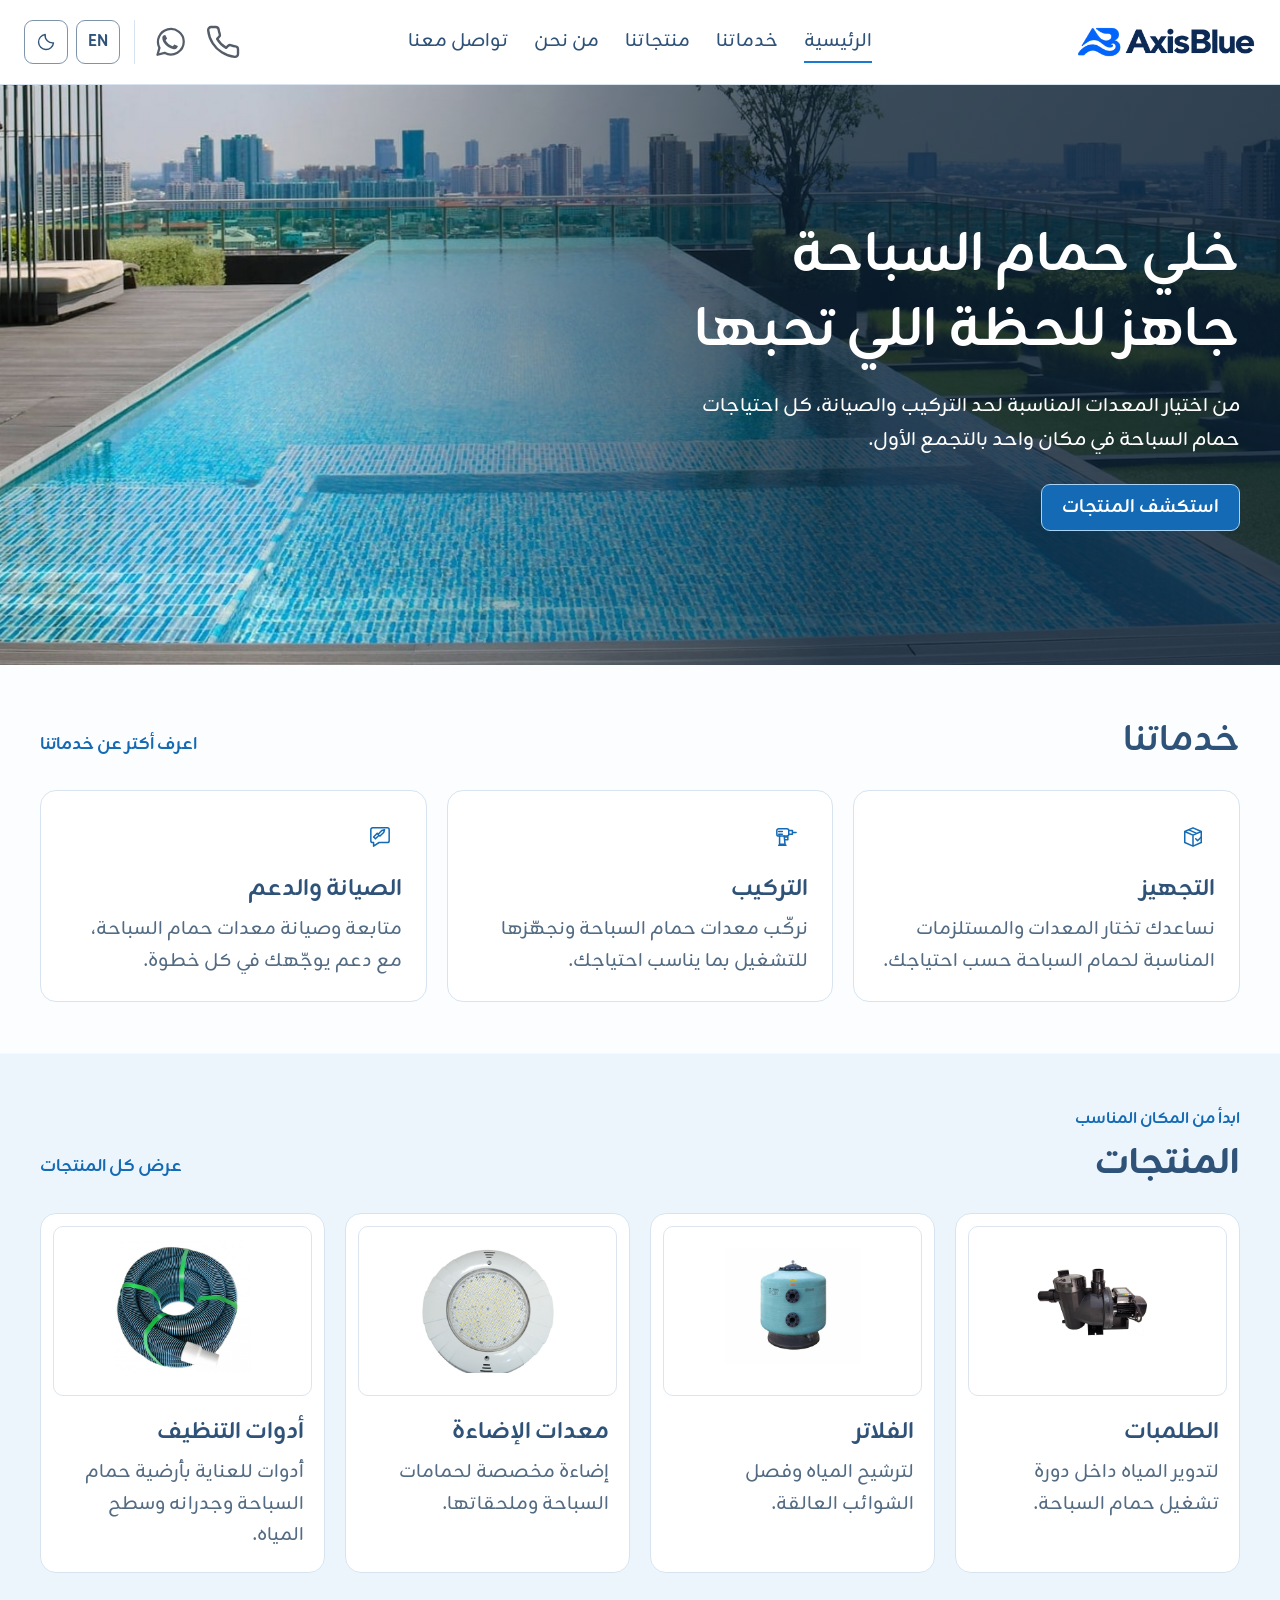
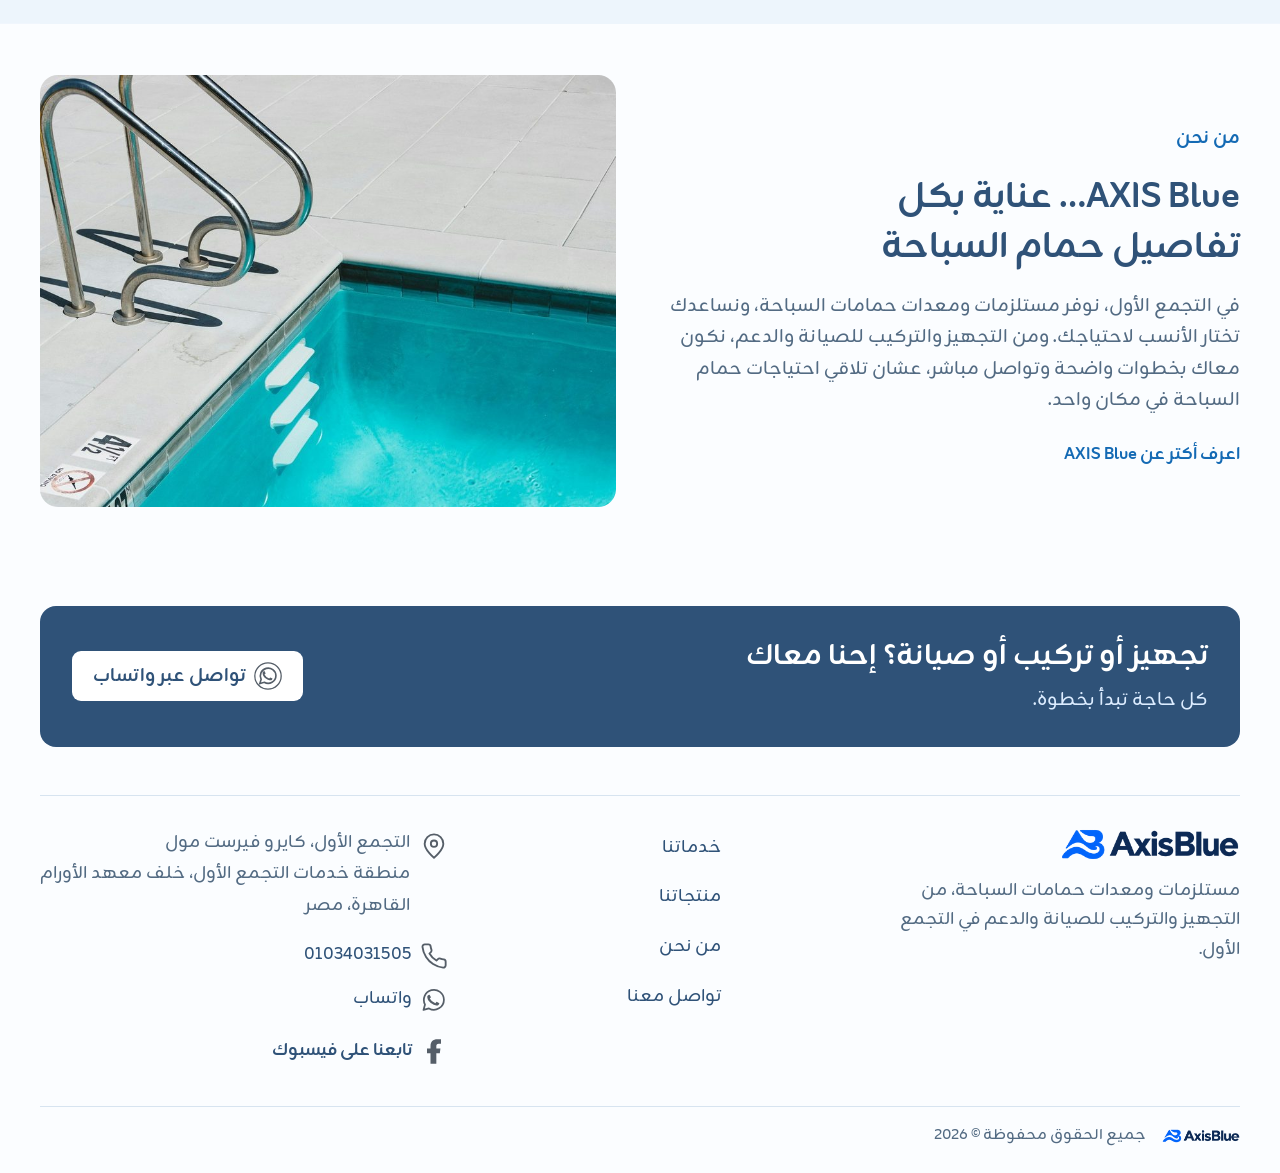
==== commit 06a65a24: "u" ====
--- a/index.html
+++ b/index.html
@@ -15,10 +15,10 @@
  <header class="site-header"><div class="container header-inner">
   <a class="brand" href="index.html" aria-label="AXIS Blue — الرئيسية"><picture><img class="logo-light" src="assets/logo-web.png" alt="شعار AXIS Blue لمستلزمات حمامات السباحة" width="1204" height="220"><img class="logo-dark" src="assets/logo-dark-web.png" alt="شعار AXIS Blue لمستلزمات حمامات السباحة" width="1204" height="220"></picture></a>
   <button class="menu-toggle" type="button" aria-label="القائمة" aria-controls="navigation" aria-expanded="false"><svg class="icon-menu" viewBox="0 0 24 24" fill="none" stroke="currentColor" stroke-width="1.65" stroke-linecap="round" stroke-linejoin="round" aria-hidden="true"><path d="M4 6h16M4 12h16M4 18h16"/></svg></button>
-  <nav id="navigation" aria-label="التنقل الرئيسي"><a href="index.html" aria-current="page">الرئيسية</a><a href="services.html" >خدماتنا</a><a href="products.html" >منتجاتنا</a><a href="about.html" >من نحن</a><a href="contact.html" >تواصل معنا</a><div class="nav-contact"><div class="contact-links"><a href="tel:+201034031505"><svg class="contact-icon icon-phone" viewBox="0 0 24 24" aria-hidden="true" focusable="false"><circle class="contact-ring" cx="12" cy="12" r="11.3" fill="none" stroke-width="1.1"/><g class="contact-symbol" fill="currentColor"><g transform="translate(5 5) scale(.59)" fill="none" stroke="currentColor" stroke-width="2.1" stroke-linecap="round" stroke-linejoin="round"><path d="M22 16.92v3a2 2 0 0 1-2.18 2 19.79 19.79 0 0 1-8.63-3.07 19.5 19.5 0 0 1-6-6A19.79 19.79 0 0 1 2.12 4.2 2 2 0 0 1 4.11 2h3a2 2 0 0 1 2 1.72c.12.96.36 1.9.7 2.8a2 2 0 0 1-.45 2.11L8.09 9.9a16 16 0 0 0 6 6l1.27-1.27a2 2 0 0 1 2.11-.45c.9.34 1.84.58 2.8.7A2 2 0 0 1 22 16.92Z"/></g></g></svg><bdi>01034031505</bdi></a><a class="whatsapp" href="https://wa.me/201034031505?text=%D9%85%D8%B1%D8%AD%D8%A8%D8%A7%D9%8B%20AXIS%20Blue%D8%8C%20%D8%A3%D9%88%D8%AF%20%D8%A7%D9%84%D8%A7%D8%B3%D8%AA%D9%81%D8%B3%D8%A7%D8%B1%20%D8%B9%D9%86%20%D8%A7%D9%84%D9%85%D9%86%D8%AA%D8%AC%D8%A7%D8%AA%20%D9%88%D8%A7%D9%84%D8%AE%D8%AF%D9%85%D8%A7%D8%AA." target="_blank" rel="noopener noreferrer"><svg class="contact-icon icon-whatsapp" viewBox="0 0 24 24" aria-hidden="true" focusable="false"><circle class="contact-ring" cx="12" cy="12" r="11.3" fill="none" stroke-width="1.1"/><g class="contact-symbol" fill="currentColor"><path d="M18.8 11.6a6.7 6.7 0 0 1-10 5.8L5 18.5l1.1-3.6a6.7 6.7 0 1 1 12.7-3.3Z" fill="none" stroke="currentColor" stroke-width="1.4"/><path d="m9 7.8 1 2-1 1a6.7 6.7 0 0 0 4 3.4l.9-1 2 .9c-.3 1.4-1.2 1.9-2.7 1.5-3.5-1-5.8-3.5-5.8-6 0-.9.6-1.6 1.6-1.8Z"/></g></svg><span>واتساب</span></a></div></div></nav>
-  <div class="header-tools" dir="rtl"><div class="header-contact"><a class="icon-button" href="tel:+201034031505" aria-label="اتصل بنا"><svg class="contact-icon icon-phone" viewBox="0 0 24 24" aria-hidden="true" focusable="false"><circle class="contact-ring" cx="12" cy="12" r="11.3" fill="none" stroke-width="1.1"/><g class="contact-symbol" fill="currentColor"><g transform="translate(5 5) scale(.59)" fill="none" stroke="currentColor" stroke-width="2.1" stroke-linecap="round" stroke-linejoin="round"><path d="M22 16.92v3a2 2 0 0 1-2.18 2 19.79 19.79 0 0 1-8.63-3.07 19.5 19.5 0 0 1-6-6A19.79 19.79 0 0 1 2.12 4.2 2 2 0 0 1 4.11 2h3a2 2 0 0 1 2 1.72c.12.96.36 1.9.7 2.8a2 2 0 0 1-.45 2.11L8.09 9.9a16 16 0 0 0 6 6l1.27-1.27a2 2 0 0 1 2.11-.45c.9.34 1.84.58 2.8.7A2 2 0 0 1 22 16.92Z"/></g></g></svg></a><a class="icon-button whatsapp" href="https://wa.me/201034031505?text=%D9%85%D8%B1%D8%AD%D8%A8%D8%A7%D9%8B%20AXIS%20Blue%D8%8C%20%D8%A3%D9%88%D8%AF%20%D8%A7%D9%84%D8%A7%D8%B3%D8%AA%D9%81%D8%B3%D8%A7%D8%B1%20%D8%B9%D9%86%20%D8%A7%D9%84%D9%85%D9%86%D8%AA%D8%AC%D8%A7%D8%AA%20%D9%88%D8%A7%D9%84%D8%AE%D8%AF%D9%85%D8%A7%D8%AA." target="_blank" rel="noopener noreferrer" aria-label="تواصل عبر واتساب"><svg class="contact-icon icon-whatsapp" viewBox="0 0 24 24" aria-hidden="true" focusable="false"><circle class="contact-ring" cx="12" cy="12" r="11.3" fill="none" stroke-width="1.1"/><g class="contact-symbol" fill="currentColor"><path d="M18.8 11.6a6.7 6.7 0 0 1-10 5.8L5 18.5l1.1-3.6a6.7 6.7 0 1 1 12.7-3.3Z" fill="none" stroke="currentColor" stroke-width="1.4"/><path d="m9 7.8 1 2-1 1a6.7 6.7 0 0 0 4 3.4l.9-1 2 .9c-.3 1.4-1.2 1.9-2.7 1.5-3.5-1-5.8-3.5-5.8-6 0-.9.6-1.6 1.6-1.8Z"/></g></svg></a></div><div class="preferences"><button class="preference-button language-toggle" aria-label="Switch to English" title="Switch to English" data-alternate="en-index.html" type="button"><span lang="en">EN</span></button><button class="preference-button theme-toggle" aria-label="تفعيل الوضع الداكن" data-dark-label="تفعيل الوضع الداكن" data-light-label="تفعيل الوضع الفاتح" type="button"><span class="theme-to-light"><svg class="icon-sun" viewBox="0 0 24 24" fill="none" stroke="currentColor" stroke-width="1.65" stroke-linecap="round" stroke-linejoin="round" aria-hidden="true"><circle cx="12" cy="12" r="4"/><path d="M12 1v2m0 18v2M1 12h2m18 0h2M4 4l2 2m12 12 2 2M4 20l2-2M18 6l2-2"/></svg></span><span class="theme-to-dark"><svg class="icon-moon" viewBox="0 0 24 24" fill="none" stroke="currentColor" stroke-width="1.65" stroke-linecap="round" stroke-linejoin="round" aria-hidden="true"><path d="M21 13A9 9 0 0 1 11 3 9 9 0 1 0 21 13Z"/></svg></span></button></div></div>
+  <nav id="navigation" aria-label="التنقل الرئيسي"><a href="index.html" aria-current="page">الرئيسية</a><a href="services.html" >خدماتنا</a><a href="products.html" >منتجاتنا</a><a href="about.html" >من نحن</a><a href="contact.html" >تواصل معنا</a><div class="nav-contact"><div class="contact-links"><a href="tel:+201034031505"><svg class="contact-icon contact-frameless icon-phone" viewBox="0 0 24 24" aria-hidden="true" focusable="false"><g class="contact-symbol" fill="currentColor"><path d="M22 16.92v3a2 2 0 0 1-2.18 2 19.79 19.79 0 0 1-8.63-3.07 19.5 19.5 0 0 1-6-6A19.79 19.79 0 0 1 2.12 4.2 2 2 0 0 1 4.11 2h3a2 2 0 0 1 2 1.72c.12.96.36 1.9.7 2.8a2 2 0 0 1-.45 2.11L8.09 9.9a16 16 0 0 0 6 6l1.27-1.27a2 2 0 0 1 2.11-.45c.9.34 1.84.58 2.8.7A2 2 0 0 1 22 16.92Z" fill="none" stroke="currentColor" stroke-width="1.6" stroke-linecap="round" stroke-linejoin="round"/></g></svg><bdi>01034031505</bdi></a><a class="whatsapp" href="https://wa.me/201034031505?text=%D9%85%D8%B1%D8%AD%D8%A8%D8%A7%D9%8B%20AXIS%20Blue%D8%8C%20%D8%A3%D9%88%D8%AF%20%D8%A7%D9%84%D8%A7%D8%B3%D8%AA%D9%81%D8%B3%D8%A7%D8%B1%20%D8%B9%D9%86%20%D8%A7%D9%84%D9%85%D9%86%D8%AA%D8%AC%D8%A7%D8%AA%20%D9%88%D8%A7%D9%84%D8%AE%D8%AF%D9%85%D8%A7%D8%AA." target="_blank" rel="noopener noreferrer"><svg class="contact-icon contact-frameless icon-whatsapp" viewBox="0 0 24 24" aria-hidden="true" focusable="false"><g class="contact-symbol" fill="currentColor"><path d="M20.5 11.7a8.6 8.6 0 0 1-12.8 7.5L3 20.5l1.3-4.6a8.6 8.6 0 1 1 16.2-4.2Z" fill="none" stroke="currentColor" stroke-width="1.5" stroke-linecap="round" stroke-linejoin="round"/><path d="m8.2 7.4 1.2 2.3-1 1.1a8 8 0 0 0 4.8 4l1-1.2 2.4 1.1c-.4 1.8-1.5 2.4-3.3 1.9-4.2-1.2-7-4.2-7.1-7.3 0-1 .7-1.9 2-1.9Z"/></g></svg><span>واتساب</span></a></div></div></nav>
+  <div class="header-tools" dir="rtl"><div class="header-contact"><a class="icon-button" href="tel:+201034031505" aria-label="اتصل بنا"><svg class="contact-icon contact-frameless icon-phone" viewBox="0 0 24 24" aria-hidden="true" focusable="false"><g class="contact-symbol" fill="currentColor"><path d="M22 16.92v3a2 2 0 0 1-2.18 2 19.79 19.79 0 0 1-8.63-3.07 19.5 19.5 0 0 1-6-6A19.79 19.79 0 0 1 2.12 4.2 2 2 0 0 1 4.11 2h3a2 2 0 0 1 2 1.72c.12.96.36 1.9.7 2.8a2 2 0 0 1-.45 2.11L8.09 9.9a16 16 0 0 0 6 6l1.27-1.27a2 2 0 0 1 2.11-.45c.9.34 1.84.58 2.8.7A2 2 0 0 1 22 16.92Z" fill="none" stroke="currentColor" stroke-width="1.6" stroke-linecap="round" stroke-linejoin="round"/></g></svg></a><a class="icon-button whatsapp" href="https://wa.me/201034031505?text=%D9%85%D8%B1%D8%AD%D8%A8%D8%A7%D9%8B%20AXIS%20Blue%D8%8C%20%D8%A3%D9%88%D8%AF%20%D8%A7%D9%84%D8%A7%D8%B3%D8%AA%D9%81%D8%B3%D8%A7%D8%B1%20%D8%B9%D9%86%20%D8%A7%D9%84%D9%85%D9%86%D8%AA%D8%AC%D8%A7%D8%AA%20%D9%88%D8%A7%D9%84%D8%AE%D8%AF%D9%85%D8%A7%D8%AA." target="_blank" rel="noopener noreferrer" aria-label="تواصل عبر واتساب"><svg class="contact-icon contact-frameless icon-whatsapp" viewBox="0 0 24 24" aria-hidden="true" focusable="false"><g class="contact-symbol" fill="currentColor"><path d="M20.5 11.7a8.6 8.6 0 0 1-12.8 7.5L3 20.5l1.3-4.6a8.6 8.6 0 1 1 16.2-4.2Z" fill="none" stroke="currentColor" stroke-width="1.5" stroke-linecap="round" stroke-linejoin="round"/><path d="m8.2 7.4 1.2 2.3-1 1.1a8 8 0 0 0 4.8 4l1-1.2 2.4 1.1c-.4 1.8-1.5 2.4-3.3 1.9-4.2-1.2-7-4.2-7.1-7.3 0-1 .7-1.9 2-1.9Z"/></g></svg></a></div><div class="preferences"><button class="preference-button language-toggle" aria-label="Switch to English" title="Switch to English" data-alternate="en-index.html" type="button"><span lang="en">EN</span></button><button class="preference-button theme-toggle" aria-label="تفعيل الوضع الداكن" data-dark-label="تفعيل الوضع الداكن" data-light-label="تفعيل الوضع الفاتح" type="button"><span class="theme-to-light"><svg class="icon-sun" viewBox="0 0 24 24" fill="none" stroke="currentColor" stroke-width="1.65" stroke-linecap="round" stroke-linejoin="round" aria-hidden="true"><circle cx="12" cy="12" r="4"/><path d="M12 1v2m0 18v2M1 12h2m18 0h2M4 4l2 2m12 12 2 2M4 20l2-2M18 6l2-2"/></svg></span><span class="theme-to-dark"><svg class="icon-moon" viewBox="0 0 24 24" fill="none" stroke="currentColor" stroke-width="1.65" stroke-linecap="round" stroke-linejoin="round" aria-hidden="true"><path d="M21 13A9 9 0 0 1 11 3 9 9 0 1 0 21 13Z"/></svg></span></button></div></div>
  </div></header>
  <main id="main"><section id="home" class="hero" aria-labelledby="hero-title"><figure class="hero-image"><img src="assets/hero-blue-water.jpg" srcset="assets/hero-blue-water-1100.jpg 1100w, assets/hero-blue-water.jpg 1600w" sizes="100vw" alt="حمام سباحة واسع بمياه زرقاء صافية في ضوء النهار" width="1600" height="650" fetchpriority="high"></figure><span class="water-reflection" aria-hidden="true"></span><div class="container hero-content"><div class="hero-copy"><h1 id="hero-title">خلي حمام السباحة جاهز للحظة اللي تحبها</h1><p>من اختيار المعدات المناسبة لحد التركيب والصيانة، كل احتياجات حمام السباحة في مكان واحد بالتجمع الأول.</p><div class="actions"><a class="button primary" href="products.html">استكشف المنتجات</a></div></div></div></section><section id="services" class="service-section container section"><div class="section-heading"><h2>خدماتنا</h2><a class="text-link" href="services.html">اعرف أكتر عن خدماتنا</a></div><div class="service-grid"><article><span class="service-symbol"><svg class="icon-setup" viewBox="0 0 24 24" fill="none" stroke="currentColor" stroke-width="1.65" stroke-linecap="round" stroke-linejoin="round" aria-hidden="true"><path d="m3 6 9-4 9 4v12l-9 4-9-4V6Zm0 0 9 4 9-4M12 10v12M7 4l9 4"/><path d="m15 14 2 2 4-4"/></svg></span><h3>التجهيز</h3><p>نساعدك تختار المعدات والمستلزمات المناسبة لحمام السباحة حسب احتياجك.</p></article><article><span class="service-symbol"><svg class="icon-install" viewBox="0 0 24 24" fill="none" stroke="currentColor" stroke-width="1.65" stroke-linecap="round" stroke-linejoin="round" aria-hidden="true"><rect x="2" y="3" width="13" height="8" rx="2"/><path d="M15 5h4v4h-4M19 7h4M4 6h4M4 9h4M5 11v9h6l-1-9M11 12h3v3h-3M4 21h8"/></svg></span><h3>التركيب</h3><p>نركّب معدات حمام السباحة ونجهّزها للتشغيل بما يناسب احتياجك.</p></article><article><span class="service-symbol"><svg class="icon-support" viewBox="0 0 24 24" fill="none" stroke="currentColor" stroke-width="1.65" stroke-linecap="round" stroke-linejoin="round" aria-hidden="true"><path d="M4 2h16a2 2 0 0 1 2 2v12a2 2 0 0 1-2 2h-9l-6 4v-4H4a2 2 0 0 1-2-2V4a2 2 0 0 1 2-2Z"/><path d="m7 14-2-2 4-4 2 2-4 4Zm3-5 4-4 3-1-1 3-4 4"/></svg></span><h3>الصيانة والدعم</h3><p>متابعة وصيانة معدات حمام السباحة، مع دعم يوجّهك في كل خطوة.</p></article></div></section><section id="products" class="section container"><div class="section-heading"><div><p class="intro-label">ابدأ من المكان المناسب</p><h2>المنتجات</h2></div><a class="text-link" href="products.html">عرض كل المنتجات</a></div><div class="category-grid home-products"><a class="category-card" href="products.html?category=pumps"><div class="category-image"><img src="assets/products/73649e9844cd891f.png" alt="الطلمبات" width="400" height="400" loading="lazy"></div><div class="card-copy"><h3>الطلمبات</h3><p>لتدوير المياه داخل دورة تشغيل حمام السباحة.</p></div></a><a class="category-card" href="products.html?category=filters"><div class="category-image"><img src="assets/products/137ac72741a8fdad.jpg" alt="الفلاتر" width="400" height="400" loading="lazy"></div><div class="card-copy"><h3>الفلاتر</h3><p>لترشيح المياه وفصل الشوائب العالقة.</p></div></a><a class="category-card" href="products.html?category=lighting-equipment"><div class="category-image"><img src="assets/products/f1c383467c947972.jpeg" alt="معدات الإضاءة" width="400" height="400" loading="lazy"></div><div class="card-copy"><h3>معدات الإضاءة</h3><p>إضاءة مخصصة لحمامات السباحة وملحقاتها.</p></div></a><a class="category-card" href="products.html?category=cleaning-tools"><div class="category-image"><img src="assets/products/582154ab329c4e2d.jpg" alt="أدوات التنظيف" width="400" height="400" loading="lazy"></div><div class="card-copy"><h3>أدوات التنظيف</h3><p>أدوات للعناية بأرضية حمام السباحة وجدرانه وسطح المياه.</p></div></a></div></section><section id="about" class="container about-layout section home-about"><div><p class="intro-label">من نحن</p><h2>AXIS Blue… عناية بكل تفاصيل حمام السباحة</h2><p>في التجمع الأول، نوفر مستلزمات ومعدات حمامات السباحة، ونساعدك تختار الأنسب لاحتياجك. ومن التجهيز والتركيب للصيانة والدعم، نكون معاك بخطوات واضحة وتواصل مباشر، عشان تلاقي احتياجات حمام السباحة في مكان واحد.</p><a class="text-link" href="about.html">اعرف أكتر عن AXIS Blue</a></div><figure class="about-image"><img src="assets/pool-wide.jpg" srcset="assets/pool-wide-1100.jpg 1100w, assets/pool-wide.jpg 1800w" sizes="(max-width: 800px) 100vw, 50vw" alt="سلم من الاستانلس بجانب مياه حمام سباحة صافية في ضوء النهار" width="1800" height="1100" loading="lazy"></figure></section><section id="contact" class="contact-band container"><div><h2>تجهيز أو تركيب أو صيانة؟ إحنا معاك</h2><p>كل حاجة تبدأ بخطوة.</p></div><a class="button whatsapp light" href="https://wa.me/201034031505?text=%D9%85%D8%B1%D8%AD%D8%A8%D8%A7%D9%8B%20AXIS%20Blue%D8%8C%20%D8%A3%D9%88%D8%AF%20%D8%A7%D9%84%D8%A7%D8%B3%D8%AA%D9%81%D8%B3%D8%A7%D8%B1%20%D8%B9%D9%86%20%D8%AA%D8%AC%D9%87%D9%8A%D8%B2%20%D9%88%D8%AA%D8%B1%D9%83%D9%8A%D8%A8%20%D9%88%D8%B5%D9%8A%D8%A7%D9%86%D8%A9%20%D9%85%D8%B9%D8%AF%D8%A7%D8%AA%20%D8%AD%D9%85%D8%A7%D9%85%D8%A7%D8%AA%20%D8%A7%D9%84%D8%B3%D8%A8%D8%A7%D8%AD%D8%A9." target="_blank" rel="noopener noreferrer"><svg class="contact-icon icon-whatsapp" viewBox="0 0 24 24" aria-hidden="true" focusable="false"><circle class="contact-ring" cx="12" cy="12" r="11.3" fill="none" stroke-width="1.1"/><g class="contact-symbol" fill="currentColor"><path d="M18.8 11.6a6.7 6.7 0 0 1-10 5.8L5 18.5l1.1-3.6a6.7 6.7 0 1 1 12.7-3.3Z" fill="none" stroke="currentColor" stroke-width="1.4"/><path d="m9 7.8 1 2-1 1a6.7 6.7 0 0 0 4 3.4l.9-1 2 .9c-.3 1.4-1.2 1.9-2.7 1.5-3.5-1-5.8-3.5-5.8-6 0-.9.6-1.6 1.6-1.8Z"/></g></svg>تواصل عبر واتساب</a></section></main>
- <footer class="site-footer container"><div class="footer-identity"><a class="footer-brand" href="index.html"><picture><img class="logo-light" src="assets/logo-web.png" alt="شعار AXIS Blue لمستلزمات حمامات السباحة" width="1204" height="220"><img class="logo-dark" src="assets/logo-dark-web.png" alt="شعار AXIS Blue لمستلزمات حمامات السباحة" width="1204" height="220"></picture></a><p>مستلزمات ومعدات حمامات السباحة، من التجهيز والتركيب للصيانة والدعم في التجمع الأول.</p></div><nav aria-label="روابط الصفحات"><a href="services.html">خدماتنا</a><a href="products.html">منتجاتنا</a><a href="about.html">من نحن</a><a href="contact.html">تواصل معنا</a></nav><div class="footer-contact"><p class="footer-address"><svg class="contact-icon icon-location" viewBox="0 0 24 24" aria-hidden="true" focusable="false"><circle class="contact-ring" cx="12" cy="12" r="11.3" fill="none" stroke-width="1.1"/><g class="contact-symbol" fill="currentColor"><path d="M17.2 10c0 3.7-5.2 8.5-5.2 8.5S6.8 13.7 6.8 10a5.2 5.2 0 1 1 10.4 0Z" fill="none" stroke="currentColor" stroke-width="1.5"/><circle cx="12" cy="10" r="1.8" fill="none" stroke="currentColor" stroke-width="1.5"/></g></svg><span>التجمع الأول، كايرو فيرست مول<br>منطقة خدمات التجمع الأول، خلف معهد الأورام<br>القاهرة، مصر</span></p><div class="contact-links"><a href="tel:+201034031505"><svg class="contact-icon icon-phone" viewBox="0 0 24 24" aria-hidden="true" focusable="false"><circle class="contact-ring" cx="12" cy="12" r="11.3" fill="none" stroke-width="1.1"/><g class="contact-symbol" fill="currentColor"><g transform="translate(5 5) scale(.59)" fill="none" stroke="currentColor" stroke-width="2.1" stroke-linecap="round" stroke-linejoin="round"><path d="M22 16.92v3a2 2 0 0 1-2.18 2 19.79 19.79 0 0 1-8.63-3.07 19.5 19.5 0 0 1-6-6A19.79 19.79 0 0 1 2.12 4.2 2 2 0 0 1 4.11 2h3a2 2 0 0 1 2 1.72c.12.96.36 1.9.7 2.8a2 2 0 0 1-.45 2.11L8.09 9.9a16 16 0 0 0 6 6l1.27-1.27a2 2 0 0 1 2.11-.45c.9.34 1.84.58 2.8.7A2 2 0 0 1 22 16.92Z"/></g></g></svg><bdi>01034031505</bdi></a><a class="whatsapp" href="https://wa.me/201034031505?text=%D9%85%D8%B1%D8%AD%D8%A8%D8%A7%D9%8B%20AXIS%20Blue%D8%8C%20%D8%A3%D9%88%D8%AF%20%D8%A7%D9%84%D8%A7%D8%B3%D8%AA%D9%81%D8%B3%D8%A7%D8%B1%20%D8%B9%D9%86%20%D8%A7%D9%84%D9%85%D9%86%D8%AA%D8%AC%D8%A7%D8%AA%20%D9%88%D8%A7%D9%84%D8%AE%D8%AF%D9%85%D8%A7%D8%AA." target="_blank" rel="noopener noreferrer"><svg class="contact-icon icon-whatsapp" viewBox="0 0 24 24" aria-hidden="true" focusable="false"><circle class="contact-ring" cx="12" cy="12" r="11.3" fill="none" stroke-width="1.1"/><g class="contact-symbol" fill="currentColor"><path d="M18.8 11.6a6.7 6.7 0 0 1-10 5.8L5 18.5l1.1-3.6a6.7 6.7 0 1 1 12.7-3.3Z" fill="none" stroke="currentColor" stroke-width="1.4"/><path d="m9 7.8 1 2-1 1a6.7 6.7 0 0 0 4 3.4l.9-1 2 .9c-.3 1.4-1.2 1.9-2.7 1.5-3.5-1-5.8-3.5-5.8-6 0-.9.6-1.6 1.6-1.8Z"/></g></svg><span>واتساب</span></a></div><a class="social-link facebook" href="https://web.facebook.com/profile.php?id=61584932767330" target="_blank" rel="noopener noreferrer"><svg class="contact-icon icon-facebook" viewBox="0 0 24 24" aria-hidden="true" focusable="false"><circle class="contact-ring" cx="12" cy="12" r="11.3" fill="none" stroke-width="1.1"/><g class="contact-symbol" fill="currentColor"><path d="M13.5 21v-8h2.7l.4-3.2h-3.1V7.7c0-.9.3-1.5 1.6-1.5h1.7V3.3c-.8-.1-1.6-.2-2.4-.2-2.4 0-4 1.5-4 4.2v2.5H8V13h2.4v8Z"/></g></svg><span>تابعنا على فيسبوك</span></a></div><div class="copyright"><span class="copyright-brand"><picture><img class="logo-light" src="assets/logo-web.png" alt="شعار AXIS Blue لمستلزمات حمامات السباحة" width="1204" height="220"><img class="logo-dark" src="assets/logo-dark-web.png" alt="شعار AXIS Blue لمستلزمات حمامات السباحة" width="1204" height="220"></picture></span><p>جميع الحقوق محفوظة © 2026</p></div></footer>
+ <footer class="site-footer container"><div class="footer-identity"><a class="footer-brand" href="index.html"><picture><img class="logo-light" src="assets/logo-web.png" alt="شعار AXIS Blue لمستلزمات حمامات السباحة" width="1204" height="220"><img class="logo-dark" src="assets/logo-dark-web.png" alt="شعار AXIS Blue لمستلزمات حمامات السباحة" width="1204" height="220"></picture></a><p>مستلزمات ومعدات حمامات السباحة، من التجهيز والتركيب للصيانة والدعم في التجمع الأول.</p></div><nav aria-label="روابط الصفحات"><a href="services.html">خدماتنا</a><a href="products.html">منتجاتنا</a><a href="about.html">من نحن</a><a href="contact.html">تواصل معنا</a></nav><div class="footer-contact"><p class="footer-address"><svg class="contact-icon contact-frameless icon-location" viewBox="0 0 24 24" aria-hidden="true" focusable="false"><g class="contact-symbol" fill="currentColor"><path d="M20 10c0 5.5-8 12-8 12S4 15.5 4 10a8 8 0 1 1 16 0Z" fill="none" stroke="currentColor" stroke-width="1.6" stroke-linejoin="round"/><circle cx="12" cy="10" r="2.7" fill="none" stroke="currentColor" stroke-width="1.6"/></g></svg><span>التجمع الأول، كايرو فيرست مول<br>منطقة خدمات التجمع الأول، خلف معهد الأورام<br>القاهرة، مصر</span></p><div class="contact-links"><a href="tel:+201034031505"><svg class="contact-icon contact-frameless icon-phone" viewBox="0 0 24 24" aria-hidden="true" focusable="false"><g class="contact-symbol" fill="currentColor"><path d="M22 16.92v3a2 2 0 0 1-2.18 2 19.79 19.79 0 0 1-8.63-3.07 19.5 19.5 0 0 1-6-6A19.79 19.79 0 0 1 2.12 4.2 2 2 0 0 1 4.11 2h3a2 2 0 0 1 2 1.72c.12.96.36 1.9.7 2.8a2 2 0 0 1-.45 2.11L8.09 9.9a16 16 0 0 0 6 6l1.27-1.27a2 2 0 0 1 2.11-.45c.9.34 1.84.58 2.8.7A2 2 0 0 1 22 16.92Z" fill="none" stroke="currentColor" stroke-width="1.6" stroke-linecap="round" stroke-linejoin="round"/></g></svg><bdi>01034031505</bdi></a><a class="whatsapp" href="https://wa.me/201034031505?text=%D9%85%D8%B1%D8%AD%D8%A8%D8%A7%D9%8B%20AXIS%20Blue%D8%8C%20%D8%A3%D9%88%D8%AF%20%D8%A7%D9%84%D8%A7%D8%B3%D8%AA%D9%81%D8%B3%D8%A7%D8%B1%20%D8%B9%D9%86%20%D8%A7%D9%84%D9%85%D9%86%D8%AA%D8%AC%D8%A7%D8%AA%20%D9%88%D8%A7%D9%84%D8%AE%D8%AF%D9%85%D8%A7%D8%AA." target="_blank" rel="noopener noreferrer"><svg class="contact-icon contact-frameless icon-whatsapp" viewBox="0 0 24 24" aria-hidden="true" focusable="false"><g class="contact-symbol" fill="currentColor"><path d="M20.5 11.7a8.6 8.6 0 0 1-12.8 7.5L3 20.5l1.3-4.6a8.6 8.6 0 1 1 16.2-4.2Z" fill="none" stroke="currentColor" stroke-width="1.5" stroke-linecap="round" stroke-linejoin="round"/><path d="m8.2 7.4 1.2 2.3-1 1.1a8 8 0 0 0 4.8 4l1-1.2 2.4 1.1c-.4 1.8-1.5 2.4-3.3 1.9-4.2-1.2-7-4.2-7.1-7.3 0-1 .7-1.9 2-1.9Z"/></g></svg><span>واتساب</span></a></div><a class="social-link facebook" href="https://web.facebook.com/profile.php?id=61584932767330" target="_blank" rel="noopener noreferrer"><svg class="contact-icon contact-frameless icon-facebook" viewBox="0 0 24 24" aria-hidden="true" focusable="false"><g class="contact-symbol" fill="currentColor"><path d="M14 22v-9h3l.5-4H14V7c0-1 .5-2 2-2h2V1h-3c-4 0-6 2-6 6v2H6v4h3v9Z"/></g></svg><span>تابعنا على فيسبوك</span></a></div><div class="copyright"><span class="copyright-brand"><picture><img class="logo-light" src="assets/logo-web.png" alt="شعار AXIS Blue لمستلزمات حمامات السباحة" width="1204" height="220"><img class="logo-dark" src="assets/logo-dark-web.png" alt="شعار AXIS Blue لمستلزمات حمامات السباحة" width="1204" height="220"></picture></span><p>جميع الحقوق محفوظة © 2026</p></div></footer>
 
 </body></html>
--- a/styles.css
+++ b/styles.css
@@ -229,7 +229,7 @@
 .contact-symbol{color:var(--contact-neutral);transition:color .18s}
 a:is(:hover,:focus-visible) .contact-symbol{color:var(--link)}
 a.whatsapp:is(:hover,:focus-visible) .contact-symbol{color:var(--green)}
-.header-contact .icon-button{border:0;border-radius:50%;background:transparent;box-shadow:none}
+.header-contact .icon-button{border:0;border-radius:0;background:transparent;box-shadow:none}
 .header-contact .icon-button:is(:hover,:focus-visible){background:transparent;box-shadow:none}
 .contact-links a,.social-link,.contact-action{transition:color .18s}
 .contact-links a:is(:hover,:focus-visible),.social-link:is(:hover,:focus-visible),.contact-action:is(:hover,:focus-visible){color:var(--link);background:transparent;box-shadow:none;text-decoration:none;transform:none}
@@ -274,7 +274,7 @@
 .home-about h2{max-width:25ch}
 .contact-band h2{max-width:38ch}
 .address-card{align-self:start}
-.site-footer{grid-template-columns:minmax(0,1fr) 160px minmax(0,1fr);column-gap:clamp(24px,4vw,64px);align-items:start}
+.site-footer{grid-template-columns:minmax(0,340px) max-content fit-content(440px);justify-content:space-between;column-gap:32px;align-items:start}
 .footer-identity>p{max-width:340px}
 .site-footer nav{grid-template-columns:1fr;justify-items:start;justify-self:center}
 .footer-contact .contact-links{display:flex;flex-direction:column;align-items:start;gap:0;margin-top:12px}
@@ -283,6 +283,8 @@
 .footer-address .contact-icon{margin-top:4px}
 .contact-icon{width:28px;height:28px;flex-shrink:0}
 .icon-button .contact-icon,.contact-details h2 .contact-icon{width:28px;height:28px}
+.header-contact .contact-frameless{width:36px;height:36px}
+.site-footer .contact-frameless{width:28px;height:28px}
 .address-title{display:flex;align-items:flex-start;gap:10px}
 .address-title .contact-icon{margin-top:5px}
 .facebook-contact .social-link{font-size:22px;line-height:1.4}
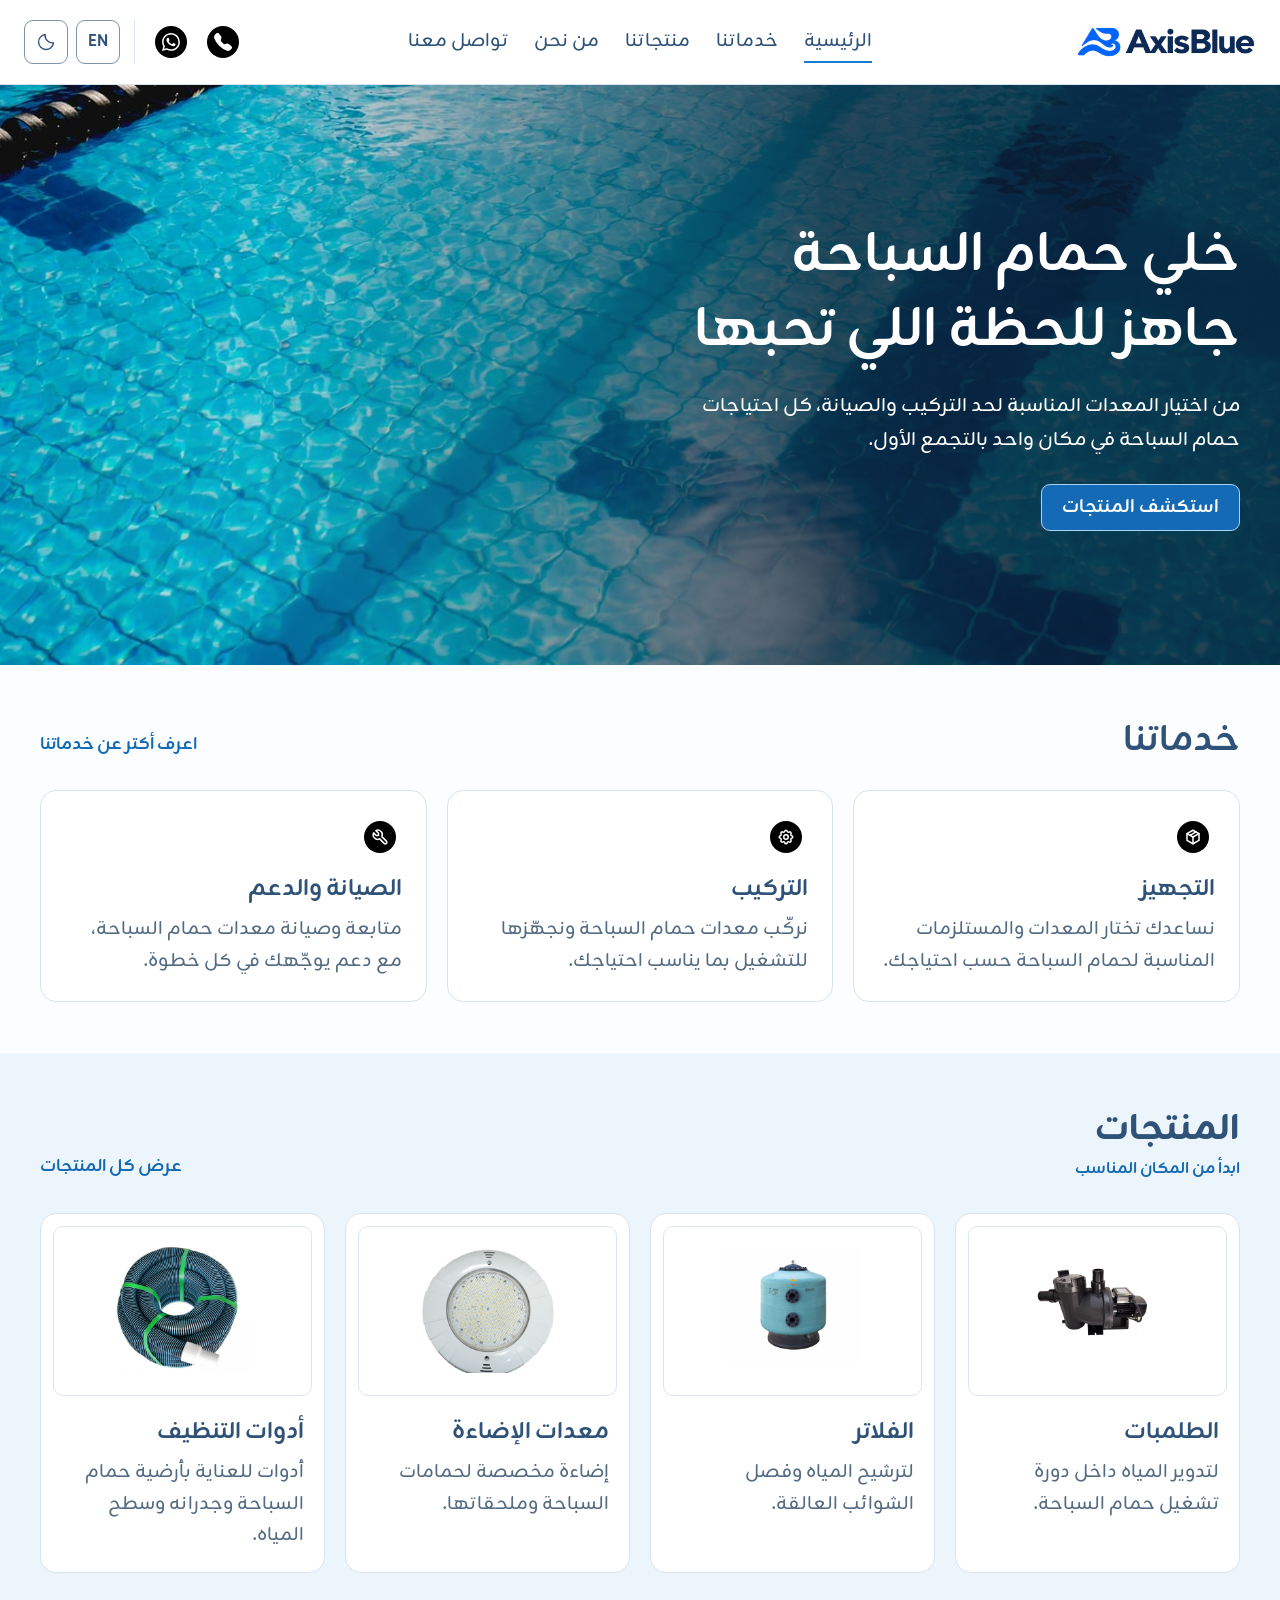
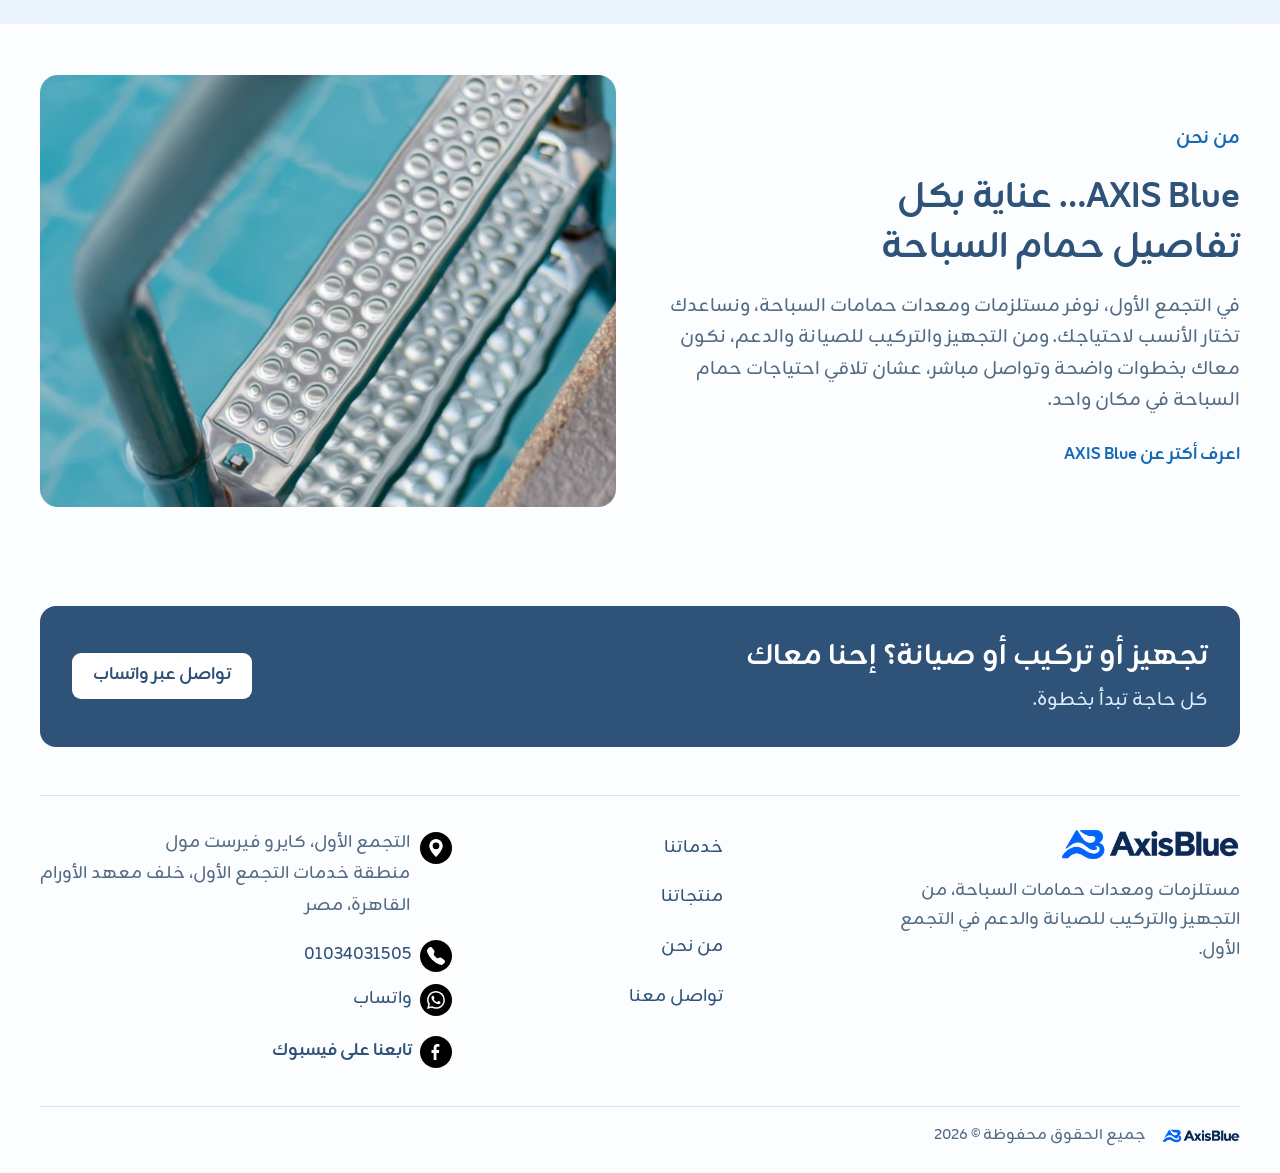
==== commit 67223d59: "update" ====
--- a/index.html
+++ b/index.html
@@ -15,10 +15,24 @@
  <header class="site-header"><div class="container header-inner">
   <a class="brand" href="index.html" aria-label="AXIS Blue — الرئيسية"><picture><img class="logo-light" src="assets/logo-web.png" alt="شعار AXIS Blue لمستلزمات حمامات السباحة" width="1204" height="220"><img class="logo-dark" src="assets/logo-dark-web.png" alt="شعار AXIS Blue لمستلزمات حمامات السباحة" width="1204" height="220"></picture></a>
   <button class="menu-toggle" type="button" aria-label="القائمة" aria-controls="navigation" aria-expanded="false"><svg class="icon-menu" viewBox="0 0 24 24" fill="none" stroke="currentColor" stroke-width="1.65" stroke-linecap="round" stroke-linejoin="round" aria-hidden="true"><path d="M4 6h16M4 12h16M4 18h16"/></svg></button>
-  <nav id="navigation" aria-label="التنقل الرئيسي"><a href="index.html" aria-current="page">الرئيسية</a><a href="services.html" >خدماتنا</a><a href="products.html" >منتجاتنا</a><a href="about.html" >من نحن</a><a href="contact.html" >تواصل معنا</a><div class="nav-contact"><div class="contact-links"><a href="tel:+201034031505"><svg class="contact-icon contact-frameless icon-phone" viewBox="0 0 24 24" aria-hidden="true" focusable="false"><g class="contact-symbol" fill="currentColor"><path d="M22 16.92v3a2 2 0 0 1-2.18 2 19.79 19.79 0 0 1-8.63-3.07 19.5 19.5 0 0 1-6-6A19.79 19.79 0 0 1 2.12 4.2 2 2 0 0 1 4.11 2h3a2 2 0 0 1 2 1.72c.12.96.36 1.9.7 2.8a2 2 0 0 1-.45 2.11L8.09 9.9a16 16 0 0 0 6 6l1.27-1.27a2 2 0 0 1 2.11-.45c.9.34 1.84.58 2.8.7A2 2 0 0 1 22 16.92Z" fill="none" stroke="currentColor" stroke-width="1.6" stroke-linecap="round" stroke-linejoin="round"/></g></svg><bdi>01034031505</bdi></a><a class="whatsapp" href="https://wa.me/201034031505?text=%D9%85%D8%B1%D8%AD%D8%A8%D8%A7%D9%8B%20AXIS%20Blue%D8%8C%20%D8%A3%D9%88%D8%AF%20%D8%A7%D9%84%D8%A7%D8%B3%D8%AA%D9%81%D8%B3%D8%A7%D8%B1%20%D8%B9%D9%86%20%D8%A7%D9%84%D9%85%D9%86%D8%AA%D8%AC%D8%A7%D8%AA%20%D9%88%D8%A7%D9%84%D8%AE%D8%AF%D9%85%D8%A7%D8%AA." target="_blank" rel="noopener noreferrer"><svg class="contact-icon contact-frameless icon-whatsapp" viewBox="0 0 24 24" aria-hidden="true" focusable="false"><g class="contact-symbol" fill="currentColor"><path d="M20.5 11.7a8.6 8.6 0 0 1-12.8 7.5L3 20.5l1.3-4.6a8.6 8.6 0 1 1 16.2-4.2Z" fill="none" stroke="currentColor" stroke-width="1.5" stroke-linecap="round" stroke-linejoin="round"/><path d="m8.2 7.4 1.2 2.3-1 1.1a8 8 0 0 0 4.8 4l1-1.2 2.4 1.1c-.4 1.8-1.5 2.4-3.3 1.9-4.2-1.2-7-4.2-7.1-7.3 0-1 .7-1.9 2-1.9Z"/></g></svg><span>واتساب</span></a></div></div></nav>
-  <div class="header-tools" dir="rtl"><div class="header-contact"><a class="icon-button" href="tel:+201034031505" aria-label="اتصل بنا"><svg class="contact-icon contact-frameless icon-phone" viewBox="0 0 24 24" aria-hidden="true" focusable="false"><g class="contact-symbol" fill="currentColor"><path d="M22 16.92v3a2 2 0 0 1-2.18 2 19.79 19.79 0 0 1-8.63-3.07 19.5 19.5 0 0 1-6-6A19.79 19.79 0 0 1 2.12 4.2 2 2 0 0 1 4.11 2h3a2 2 0 0 1 2 1.72c.12.96.36 1.9.7 2.8a2 2 0 0 1-.45 2.11L8.09 9.9a16 16 0 0 0 6 6l1.27-1.27a2 2 0 0 1 2.11-.45c.9.34 1.84.58 2.8.7A2 2 0 0 1 22 16.92Z" fill="none" stroke="currentColor" stroke-width="1.6" stroke-linecap="round" stroke-linejoin="round"/></g></svg></a><a class="icon-button whatsapp" href="https://wa.me/201034031505?text=%D9%85%D8%B1%D8%AD%D8%A8%D8%A7%D9%8B%20AXIS%20Blue%D8%8C%20%D8%A3%D9%88%D8%AF%20%D8%A7%D9%84%D8%A7%D8%B3%D8%AA%D9%81%D8%B3%D8%A7%D8%B1%20%D8%B9%D9%86%20%D8%A7%D9%84%D9%85%D9%86%D8%AA%D8%AC%D8%A7%D8%AA%20%D9%88%D8%A7%D9%84%D8%AE%D8%AF%D9%85%D8%A7%D8%AA." target="_blank" rel="noopener noreferrer" aria-label="تواصل عبر واتساب"><svg class="contact-icon contact-frameless icon-whatsapp" viewBox="0 0 24 24" aria-hidden="true" focusable="false"><g class="contact-symbol" fill="currentColor"><path d="M20.5 11.7a8.6 8.6 0 0 1-12.8 7.5L3 20.5l1.3-4.6a8.6 8.6 0 1 1 16.2-4.2Z" fill="none" stroke="currentColor" stroke-width="1.5" stroke-linecap="round" stroke-linejoin="round"/><path d="m8.2 7.4 1.2 2.3-1 1.1a8 8 0 0 0 4.8 4l1-1.2 2.4 1.1c-.4 1.8-1.5 2.4-3.3 1.9-4.2-1.2-7-4.2-7.1-7.3 0-1 .7-1.9 2-1.9Z"/></g></svg></a></div><div class="preferences"><button class="preference-button language-toggle" aria-label="Switch to English" title="Switch to English" data-alternate="en-index.html" type="button"><span lang="en">EN</span></button><button class="preference-button theme-toggle" aria-label="تفعيل الوضع الداكن" data-dark-label="تفعيل الوضع الداكن" data-light-label="تفعيل الوضع الفاتح" type="button"><span class="theme-to-light"><svg class="icon-sun" viewBox="0 0 24 24" fill="none" stroke="currentColor" stroke-width="1.65" stroke-linecap="round" stroke-linejoin="round" aria-hidden="true"><circle cx="12" cy="12" r="4"/><path d="M12 1v2m0 18v2M1 12h2m18 0h2M4 4l2 2m12 12 2 2M4 20l2-2M18 6l2-2"/></svg></span><span class="theme-to-dark"><svg class="icon-moon" viewBox="0 0 24 24" fill="none" stroke="currentColor" stroke-width="1.65" stroke-linecap="round" stroke-linejoin="round" aria-hidden="true"><path d="M21 13A9 9 0 0 1 11 3 9 9 0 1 0 21 13Z"/></svg></span></button></div></div>
+  <nav id="navigation" aria-label="التنقل الرئيسي"><a href="index.html" aria-current="page">الرئيسية</a><a href="services.html" >خدماتنا</a><a href="products.html" >منتجاتنا</a><a href="about.html" >من نحن</a><a href="contact.html" >تواصل معنا</a><div class="nav-contact"><div class="contact-links"><a href="tel:+201034031505"><svg class="brand-icon contact-icon icon-phone" viewBox="0 0 32 32" aria-hidden="true" focusable="false"><circle cx="16" cy="16" r="16" fill="#000"/><svg x="7" y="7" width="18" height="18" viewBox="0 0 16 16" fill="#fff" stroke="none" stroke-width="2" stroke-linecap="round" stroke-linejoin="round">
+  <path fill-rule="evenodd" d="M1.885.511a1.745 1.745 0 0 1 2.61.163L6.29 2.98c.329.423.445.974.315 1.494l-.547 2.19a.68.68 0 0 0 .178.643l2.457 2.457a.68.68 0 0 0 .644.178l2.189-.547a1.75 1.75 0 0 1 1.494.315l2.306 1.794c.829.645.905 1.87.163 2.611l-1.034 1.034c-.74.74-1.846 1.065-2.877.702a18.6 18.6 0 0 1-7.01-4.42 18.6 18.6 0 0 1-4.42-7.009c-.362-1.03-.037-2.137.703-2.877z"/>
+</svg></svg><bdi>01034031505</bdi></a><a class="whatsapp" href="https://wa.me/201034031505?text=%D9%85%D8%B1%D8%AD%D8%A8%D8%A7%D9%8B%20AXIS%20Blue%D8%8C%20%D8%A3%D9%88%D8%AF%20%D8%A7%D9%84%D8%A7%D8%B3%D8%AA%D9%81%D8%B3%D8%A7%D8%B1%20%D8%B9%D9%86%20%D8%A7%D9%84%D9%85%D9%86%D8%AA%D8%AC%D8%A7%D8%AA%20%D9%88%D8%A7%D9%84%D8%AE%D8%AF%D9%85%D8%A7%D8%AA." target="_blank" rel="noopener noreferrer"><svg class="brand-icon contact-icon icon-whatsapp" viewBox="0 0 32 32" aria-hidden="true" focusable="false"><circle cx="16" cy="16" r="16" fill="#000"/><svg x="7" y="7" width="18" height="18" viewBox="0 0 16 16" fill="#fff" stroke="none" stroke-width="2" stroke-linecap="round" stroke-linejoin="round">
+  <path d="M13.601 2.326A7.85 7.85 0 0 0 7.994 0C3.627 0 .068 3.558.064 7.926c0 1.399.366 2.76 1.057 3.965L0 16l4.204-1.102a7.9 7.9 0 0 0 3.79.965h.004c4.368 0 7.926-3.558 7.93-7.93A7.9 7.9 0 0 0 13.6 2.326zM7.994 14.521a6.6 6.6 0 0 1-3.356-.92l-.24-.144-2.494.654.666-2.433-.156-.251a6.56 6.56 0 0 1-1.007-3.505c0-3.626 2.957-6.584 6.591-6.584a6.56 6.56 0 0 1 4.66 1.931 6.56 6.56 0 0 1 1.928 4.66c-.004 3.639-2.961 6.592-6.592 6.592m3.615-4.934c-.197-.099-1.17-.578-1.353-.646-.182-.065-.315-.099-.445.099-.133.197-.513.646-.627.775-.114.133-.232.148-.43.05-.197-.1-.836-.308-1.592-.985-.59-.525-.985-1.175-1.103-1.372-.114-.198-.011-.304.088-.403.087-.088.197-.232.296-.346.1-.114.133-.198.198-.33.065-.134.034-.248-.015-.347-.05-.099-.445-1.076-.612-1.47-.16-.389-.323-.335-.445-.34-.114-.007-.247-.007-.38-.007a.73.73 0 0 0-.529.247c-.182.198-.691.677-.691 1.654s.71 1.916.81 2.049c.098.133 1.394 2.132 3.383 2.992.47.205.84.326 1.129.418.475.152.904.129 1.246.08.38-.058 1.171-.48 1.338-.943.164-.464.164-.86.114-.943-.049-.084-.182-.133-.38-.232"/>
+</svg></svg><span>واتساب</span></a></div></div></nav>
+  <div class="header-tools" dir="rtl"><div class="header-contact"><a class="icon-button" href="tel:+201034031505" aria-label="اتصل بنا"><svg class="brand-icon contact-icon icon-phone" viewBox="0 0 32 32" aria-hidden="true" focusable="false"><circle cx="16" cy="16" r="16" fill="#000"/><svg x="7" y="7" width="18" height="18" viewBox="0 0 16 16" fill="#fff" stroke="none" stroke-width="2" stroke-linecap="round" stroke-linejoin="round">
+  <path fill-rule="evenodd" d="M1.885.511a1.745 1.745 0 0 1 2.61.163L6.29 2.98c.329.423.445.974.315 1.494l-.547 2.19a.68.68 0 0 0 .178.643l2.457 2.457a.68.68 0 0 0 .644.178l2.189-.547a1.75 1.75 0 0 1 1.494.315l2.306 1.794c.829.645.905 1.87.163 2.611l-1.034 1.034c-.74.74-1.846 1.065-2.877.702a18.6 18.6 0 0 1-7.01-4.42 18.6 18.6 0 0 1-4.42-7.009c-.362-1.03-.037-2.137.703-2.877z"/>
+</svg></svg></a><a class="icon-button whatsapp" href="https://wa.me/201034031505?text=%D9%85%D8%B1%D8%AD%D8%A8%D8%A7%D9%8B%20AXIS%20Blue%D8%8C%20%D8%A3%D9%88%D8%AF%20%D8%A7%D9%84%D8%A7%D8%B3%D8%AA%D9%81%D8%B3%D8%A7%D8%B1%20%D8%B9%D9%86%20%D8%A7%D9%84%D9%85%D9%86%D8%AA%D8%AC%D8%A7%D8%AA%20%D9%88%D8%A7%D9%84%D8%AE%D8%AF%D9%85%D8%A7%D8%AA." target="_blank" rel="noopener noreferrer" aria-label="تواصل عبر واتساب"><svg class="brand-icon contact-icon icon-whatsapp" viewBox="0 0 32 32" aria-hidden="true" focusable="false"><circle cx="16" cy="16" r="16" fill="#000"/><svg x="7" y="7" width="18" height="18" viewBox="0 0 16 16" fill="#fff" stroke="none" stroke-width="2" stroke-linecap="round" stroke-linejoin="round">
+  <path d="M13.601 2.326A7.85 7.85 0 0 0 7.994 0C3.627 0 .068 3.558.064 7.926c0 1.399.366 2.76 1.057 3.965L0 16l4.204-1.102a7.9 7.9 0 0 0 3.79.965h.004c4.368 0 7.926-3.558 7.93-7.93A7.9 7.9 0 0 0 13.6 2.326zM7.994 14.521a6.6 6.6 0 0 1-3.356-.92l-.24-.144-2.494.654.666-2.433-.156-.251a6.56 6.56 0 0 1-1.007-3.505c0-3.626 2.957-6.584 6.591-6.584a6.56 6.56 0 0 1 4.66 1.931 6.56 6.56 0 0 1 1.928 4.66c-.004 3.639-2.961 6.592-6.592 6.592m3.615-4.934c-.197-.099-1.17-.578-1.353-.646-.182-.065-.315-.099-.445.099-.133.197-.513.646-.627.775-.114.133-.232.148-.43.05-.197-.1-.836-.308-1.592-.985-.59-.525-.985-1.175-1.103-1.372-.114-.198-.011-.304.088-.403.087-.088.197-.232.296-.346.1-.114.133-.198.198-.33.065-.134.034-.248-.015-.347-.05-.099-.445-1.076-.612-1.47-.16-.389-.323-.335-.445-.34-.114-.007-.247-.007-.38-.007a.73.73 0 0 0-.529.247c-.182.198-.691.677-.691 1.654s.71 1.916.81 2.049c.098.133 1.394 2.132 3.383 2.992.47.205.84.326 1.129.418.475.152.904.129 1.246.08.38-.058 1.171-.48 1.338-.943.164-.464.164-.86.114-.943-.049-.084-.182-.133-.38-.232"/>
+</svg></svg></a></div><div class="preferences"><button class="preference-button language-toggle" aria-label="Switch to English" title="Switch to English" data-alternate="en-index.html" type="button"><span lang="en">EN</span></button><button class="preference-button theme-toggle" aria-label="تفعيل الوضع الداكن" data-dark-label="تفعيل الوضع الداكن" data-light-label="تفعيل الوضع الفاتح" type="button"><span class="theme-to-light"><svg class="icon-sun" viewBox="0 0 24 24" fill="none" stroke="currentColor" stroke-width="1.65" stroke-linecap="round" stroke-linejoin="round" aria-hidden="true"><circle cx="12" cy="12" r="4"/><path d="M12 1v2m0 18v2M1 12h2m18 0h2M4 4l2 2m12 12 2 2M4 20l2-2M18 6l2-2"/></svg></span><span class="theme-to-dark"><svg class="icon-moon" viewBox="0 0 24 24" fill="none" stroke="currentColor" stroke-width="1.65" stroke-linecap="round" stroke-linejoin="round" aria-hidden="true"><path d="M21 13A9 9 0 0 1 11 3 9 9 0 1 0 21 13Z"/></svg></span></button></div></div>
  </div></header>
- <main id="main"><section id="home" class="hero" aria-labelledby="hero-title"><figure class="hero-image"><img src="assets/hero-blue-water.jpg" srcset="assets/hero-blue-water-1100.jpg 1100w, assets/hero-blue-water.jpg 1600w" sizes="100vw" alt="حمام سباحة واسع بمياه زرقاء صافية في ضوء النهار" width="1600" height="650" fetchpriority="high"></figure><span class="water-reflection" aria-hidden="true"></span><div class="container hero-content"><div class="hero-copy"><h1 id="hero-title">خلي حمام السباحة جاهز للحظة اللي تحبها</h1><p>من اختيار المعدات المناسبة لحد التركيب والصيانة، كل احتياجات حمام السباحة في مكان واحد بالتجمع الأول.</p><div class="actions"><a class="button primary" href="products.html">استكشف المنتجات</a></div></div></div></section><section id="services" class="service-section container section"><div class="section-heading"><h2>خدماتنا</h2><a class="text-link" href="services.html">اعرف أكتر عن خدماتنا</a></div><div class="service-grid"><article><span class="service-symbol"><svg class="icon-setup" viewBox="0 0 24 24" fill="none" stroke="currentColor" stroke-width="1.65" stroke-linecap="round" stroke-linejoin="round" aria-hidden="true"><path d="m3 6 9-4 9 4v12l-9 4-9-4V6Zm0 0 9 4 9-4M12 10v12M7 4l9 4"/><path d="m15 14 2 2 4-4"/></svg></span><h3>التجهيز</h3><p>نساعدك تختار المعدات والمستلزمات المناسبة لحمام السباحة حسب احتياجك.</p></article><article><span class="service-symbol"><svg class="icon-install" viewBox="0 0 24 24" fill="none" stroke="currentColor" stroke-width="1.65" stroke-linecap="round" stroke-linejoin="round" aria-hidden="true"><rect x="2" y="3" width="13" height="8" rx="2"/><path d="M15 5h4v4h-4M19 7h4M4 6h4M4 9h4M5 11v9h6l-1-9M11 12h3v3h-3M4 21h8"/></svg></span><h3>التركيب</h3><p>نركّب معدات حمام السباحة ونجهّزها للتشغيل بما يناسب احتياجك.</p></article><article><span class="service-symbol"><svg class="icon-support" viewBox="0 0 24 24" fill="none" stroke="currentColor" stroke-width="1.65" stroke-linecap="round" stroke-linejoin="round" aria-hidden="true"><path d="M4 2h16a2 2 0 0 1 2 2v12a2 2 0 0 1-2 2h-9l-6 4v-4H4a2 2 0 0 1-2-2V4a2 2 0 0 1 2-2Z"/><path d="m7 14-2-2 4-4 2 2-4 4Zm3-5 4-4 3-1-1 3-4 4"/></svg></span><h3>الصيانة والدعم</h3><p>متابعة وصيانة معدات حمام السباحة، مع دعم يوجّهك في كل خطوة.</p></article></div></section><section id="products" class="section container"><div class="section-heading"><div><p class="intro-label">ابدأ من المكان المناسب</p><h2>المنتجات</h2></div><a class="text-link" href="products.html">عرض كل المنتجات</a></div><div class="category-grid home-products"><a class="category-card" href="products.html?category=pumps"><div class="category-image"><img src="assets/products/73649e9844cd891f.png" alt="الطلمبات" width="400" height="400" loading="lazy"></div><div class="card-copy"><h3>الطلمبات</h3><p>لتدوير المياه داخل دورة تشغيل حمام السباحة.</p></div></a><a class="category-card" href="products.html?category=filters"><div class="category-image"><img src="assets/products/137ac72741a8fdad.jpg" alt="الفلاتر" width="400" height="400" loading="lazy"></div><div class="card-copy"><h3>الفلاتر</h3><p>لترشيح المياه وفصل الشوائب العالقة.</p></div></a><a class="category-card" href="products.html?category=lighting-equipment"><div class="category-image"><img src="assets/products/f1c383467c947972.jpeg" alt="معدات الإضاءة" width="400" height="400" loading="lazy"></div><div class="card-copy"><h3>معدات الإضاءة</h3><p>إضاءة مخصصة لحمامات السباحة وملحقاتها.</p></div></a><a class="category-card" href="products.html?category=cleaning-tools"><div class="category-image"><img src="assets/products/582154ab329c4e2d.jpg" alt="أدوات التنظيف" width="400" height="400" loading="lazy"></div><div class="card-copy"><h3>أدوات التنظيف</h3><p>أدوات للعناية بأرضية حمام السباحة وجدرانه وسطح المياه.</p></div></a></div></section><section id="about" class="container about-layout section home-about"><div><p class="intro-label">من نحن</p><h2>AXIS Blue… عناية بكل تفاصيل حمام السباحة</h2><p>في التجمع الأول، نوفر مستلزمات ومعدات حمامات السباحة، ونساعدك تختار الأنسب لاحتياجك. ومن التجهيز والتركيب للصيانة والدعم، نكون معاك بخطوات واضحة وتواصل مباشر، عشان تلاقي احتياجات حمام السباحة في مكان واحد.</p><a class="text-link" href="about.html">اعرف أكتر عن AXIS Blue</a></div><figure class="about-image"><img src="assets/pool-wide.jpg" srcset="assets/pool-wide-1100.jpg 1100w, assets/pool-wide.jpg 1800w" sizes="(max-width: 800px) 100vw, 50vw" alt="سلم من الاستانلس بجانب مياه حمام سباحة صافية في ضوء النهار" width="1800" height="1100" loading="lazy"></figure></section><section id="contact" class="contact-band container"><div><h2>تجهيز أو تركيب أو صيانة؟ إحنا معاك</h2><p>كل حاجة تبدأ بخطوة.</p></div><a class="button whatsapp light" href="https://wa.me/201034031505?text=%D9%85%D8%B1%D8%AD%D8%A8%D8%A7%D9%8B%20AXIS%20Blue%D8%8C%20%D8%A3%D9%88%D8%AF%20%D8%A7%D9%84%D8%A7%D8%B3%D8%AA%D9%81%D8%B3%D8%A7%D8%B1%20%D8%B9%D9%86%20%D8%AA%D8%AC%D9%87%D9%8A%D8%B2%20%D9%88%D8%AA%D8%B1%D9%83%D9%8A%D8%A8%20%D9%88%D8%B5%D9%8A%D8%A7%D9%86%D8%A9%20%D9%85%D8%B9%D8%AF%D8%A7%D8%AA%20%D8%AD%D9%85%D8%A7%D9%85%D8%A7%D8%AA%20%D8%A7%D9%84%D8%B3%D8%A8%D8%A7%D8%AD%D8%A9." target="_blank" rel="noopener noreferrer"><svg class="contact-icon icon-whatsapp" viewBox="0 0 24 24" aria-hidden="true" focusable="false"><circle class="contact-ring" cx="12" cy="12" r="11.3" fill="none" stroke-width="1.1"/><g class="contact-symbol" fill="currentColor"><path d="M18.8 11.6a6.7 6.7 0 0 1-10 5.8L5 18.5l1.1-3.6a6.7 6.7 0 1 1 12.7-3.3Z" fill="none" stroke="currentColor" stroke-width="1.4"/><path d="m9 7.8 1 2-1 1a6.7 6.7 0 0 0 4 3.4l.9-1 2 .9c-.3 1.4-1.2 1.9-2.7 1.5-3.5-1-5.8-3.5-5.8-6 0-.9.6-1.6 1.6-1.8Z"/></g></svg>تواصل عبر واتساب</a></section></main>
- <footer class="site-footer container"><div class="footer-identity"><a class="footer-brand" href="index.html"><picture><img class="logo-light" src="assets/logo-web.png" alt="شعار AXIS Blue لمستلزمات حمامات السباحة" width="1204" height="220"><img class="logo-dark" src="assets/logo-dark-web.png" alt="شعار AXIS Blue لمستلزمات حمامات السباحة" width="1204" height="220"></picture></a><p>مستلزمات ومعدات حمامات السباحة، من التجهيز والتركيب للصيانة والدعم في التجمع الأول.</p></div><nav aria-label="روابط الصفحات"><a href="services.html">خدماتنا</a><a href="products.html">منتجاتنا</a><a href="about.html">من نحن</a><a href="contact.html">تواصل معنا</a></nav><div class="footer-contact"><p class="footer-address"><svg class="contact-icon contact-frameless icon-location" viewBox="0 0 24 24" aria-hidden="true" focusable="false"><g class="contact-symbol" fill="currentColor"><path d="M20 10c0 5.5-8 12-8 12S4 15.5 4 10a8 8 0 1 1 16 0Z" fill="none" stroke="currentColor" stroke-width="1.6" stroke-linejoin="round"/><circle cx="12" cy="10" r="2.7" fill="none" stroke="currentColor" stroke-width="1.6"/></g></svg><span>التجمع الأول، كايرو فيرست مول<br>منطقة خدمات التجمع الأول، خلف معهد الأورام<br>القاهرة، مصر</span></p><div class="contact-links"><a href="tel:+201034031505"><svg class="contact-icon contact-frameless icon-phone" viewBox="0 0 24 24" aria-hidden="true" focusable="false"><g class="contact-symbol" fill="currentColor"><path d="M22 16.92v3a2 2 0 0 1-2.18 2 19.79 19.79 0 0 1-8.63-3.07 19.5 19.5 0 0 1-6-6A19.79 19.79 0 0 1 2.12 4.2 2 2 0 0 1 4.11 2h3a2 2 0 0 1 2 1.72c.12.96.36 1.9.7 2.8a2 2 0 0 1-.45 2.11L8.09 9.9a16 16 0 0 0 6 6l1.27-1.27a2 2 0 0 1 2.11-.45c.9.34 1.84.58 2.8.7A2 2 0 0 1 22 16.92Z" fill="none" stroke="currentColor" stroke-width="1.6" stroke-linecap="round" stroke-linejoin="round"/></g></svg><bdi>01034031505</bdi></a><a class="whatsapp" href="https://wa.me/201034031505?text=%D9%85%D8%B1%D8%AD%D8%A8%D8%A7%D9%8B%20AXIS%20Blue%D8%8C%20%D8%A3%D9%88%D8%AF%20%D8%A7%D9%84%D8%A7%D8%B3%D8%AA%D9%81%D8%B3%D8%A7%D8%B1%20%D8%B9%D9%86%20%D8%A7%D9%84%D9%85%D9%86%D8%AA%D8%AC%D8%A7%D8%AA%20%D9%88%D8%A7%D9%84%D8%AE%D8%AF%D9%85%D8%A7%D8%AA." target="_blank" rel="noopener noreferrer"><svg class="contact-icon contact-frameless icon-whatsapp" viewBox="0 0 24 24" aria-hidden="true" focusable="false"><g class="contact-symbol" fill="currentColor"><path d="M20.5 11.7a8.6 8.6 0 0 1-12.8 7.5L3 20.5l1.3-4.6a8.6 8.6 0 1 1 16.2-4.2Z" fill="none" stroke="currentColor" stroke-width="1.5" stroke-linecap="round" stroke-linejoin="round"/><path d="m8.2 7.4 1.2 2.3-1 1.1a8 8 0 0 0 4.8 4l1-1.2 2.4 1.1c-.4 1.8-1.5 2.4-3.3 1.9-4.2-1.2-7-4.2-7.1-7.3 0-1 .7-1.9 2-1.9Z"/></g></svg><span>واتساب</span></a></div><a class="social-link facebook" href="https://web.facebook.com/profile.php?id=61584932767330" target="_blank" rel="noopener noreferrer"><svg class="contact-icon contact-frameless icon-facebook" viewBox="0 0 24 24" aria-hidden="true" focusable="false"><g class="contact-symbol" fill="currentColor"><path d="M14 22v-9h3l.5-4H14V7c0-1 .5-2 2-2h2V1h-3c-4 0-6 2-6 6v2H6v4h3v9Z"/></g></svg><span>تابعنا على فيسبوك</span></a></div><div class="copyright"><span class="copyright-brand"><picture><img class="logo-light" src="assets/logo-web.png" alt="شعار AXIS Blue لمستلزمات حمامات السباحة" width="1204" height="220"><img class="logo-dark" src="assets/logo-dark-web.png" alt="شعار AXIS Blue لمستلزمات حمامات السباحة" width="1204" height="220"></picture></span><p>جميع الحقوق محفوظة © 2026</p></div></footer>
+ <main id="main"><section id="home" class="hero" aria-labelledby="hero-title"><figure class="hero-image"><img src="assets/hero-blue-water.jpg" srcset="assets/hero-blue-water-1100.jpg 1100w, assets/hero-blue-water.jpg 1600w" sizes="100vw" alt="حمام سباحة واسع بمياه زرقاء صافية في ضوء النهار" width="1600" height="650" fetchpriority="high"></figure><span class="water-reflection" aria-hidden="true"></span><div class="container hero-content"><div class="hero-copy"><h1 id="hero-title">خلي حمام السباحة جاهز للحظة اللي تحبها</h1><p>من اختيار المعدات المناسبة لحد التركيب والصيانة، كل احتياجات حمام السباحة في مكان واحد بالتجمع الأول.</p><div class="actions"><a class="button primary" href="products.html">استكشف المنتجات</a></div></div></div></section><section id="services" class="service-section container section"><div class="section-heading"><h2>خدماتنا</h2><a class="text-link" href="services.html">اعرف أكتر عن خدماتنا</a></div><div class="service-grid"><article><span class="service-symbol"><svg class="brand-icon service-icon icon-setup" viewBox="0 0 32 32" aria-hidden="true" focusable="false"><circle cx="16" cy="16" r="16" fill="#000"/><svg x="7" y="7" width="18" height="18" viewBox="0 0 24 24" fill="none" stroke="#fff" stroke-width="2" stroke-linecap="round" stroke-linejoin="round"><path d="M12 3l8 4.5l0 9l-8 4.5l-8 -4.5l0 -9l8 -4.5" /><path d="M12 12l8 -4.5" /><path d="M12 12l0 9" /><path d="M12 12l-8 -4.5" /><path d="M16 5.25l-8 4.5" /></svg></svg></span><h3>التجهيز</h3><p>نساعدك تختار المعدات والمستلزمات المناسبة لحمام السباحة حسب احتياجك.</p></article><article><span class="service-symbol"><svg class="brand-icon service-icon icon-install" viewBox="0 0 32 32" aria-hidden="true" focusable="false"><circle cx="16" cy="16" r="16" fill="#000"/><svg x="7" y="7" width="18" height="18" viewBox="0 0 24 24" fill="none" stroke="#fff" stroke-width="2" stroke-linecap="round" stroke-linejoin="round"><path d="M10.325 4.317c.426 -1.756 2.924 -1.756 3.35 0a1.724 1.724 0 0 0 2.573 1.066c1.543 -.94 3.31 .826 2.37 2.37a1.724 1.724 0 0 0 1.065 2.572c1.756 .426 1.756 2.924 0 3.35a1.724 1.724 0 0 0 -1.066 2.573c.94 1.543 -.826 3.31 -2.37 2.37a1.724 1.724 0 0 0 -2.572 1.065c-.426 1.756 -2.924 1.756 -3.35 0a1.724 1.724 0 0 0 -2.573 -1.066c-1.543 .94 -3.31 -.826 -2.37 -2.37a1.724 1.724 0 0 0 -1.065 -2.572c-1.756 -.426 -1.756 -2.924 0 -3.35a1.724 1.724 0 0 0 1.066 -2.573c-.94 -1.543 .826 -3.31 2.37 -2.37c1 .608 2.296 .07 2.572 -1.065" /><path d="M9 12a3 3 0 1 0 6 0a3 3 0 0 0 -6 0" /></svg></svg></span><h3>التركيب</h3><p>نركّب معدات حمام السباحة ونجهّزها للتشغيل بما يناسب احتياجك.</p></article><article><span class="service-symbol"><svg class="brand-icon service-icon icon-support" viewBox="0 0 32 32" aria-hidden="true" focusable="false"><circle cx="16" cy="16" r="16" fill="#000"/><svg x="7" y="7" width="18" height="18" viewBox="0 0 24 24" fill="none" stroke="#fff" stroke-width="2" stroke-linecap="round" stroke-linejoin="round"><path d="M7 10h3v-3l-3.5 -3.5a6 6 0 0 1 8 8l6 6a2 2 0 0 1 -3 3l-6 -6a6 6 0 0 1 -8 -8l3.5 3.5" /></svg></svg></span><h3>الصيانة والدعم</h3><p>متابعة وصيانة معدات حمام السباحة، مع دعم يوجّهك في كل خطوة.</p></article></div></section><section id="products" class="section container"><div class="section-heading"><div><h2>المنتجات</h2><p class="intro-label">ابدأ من المكان المناسب</p></div><a class="text-link" href="products.html">عرض كل المنتجات</a></div><div class="category-grid home-products"><a class="category-card" href="products.html?category=pumps"><div class="category-image"><img src="assets/products/73649e9844cd891f.png" alt="الطلمبات" width="400" height="400" loading="lazy"></div><div class="card-copy"><h3>الطلمبات</h3><p>لتدوير المياه داخل دورة تشغيل حمام السباحة.</p></div></a><a class="category-card" href="products.html?category=filters"><div class="category-image"><img src="assets/products/137ac72741a8fdad.jpg" alt="الفلاتر" width="400" height="400" loading="lazy"></div><div class="card-copy"><h3>الفلاتر</h3><p>لترشيح المياه وفصل الشوائب العالقة.</p></div></a><a class="category-card" href="products.html?category=lighting-equipment"><div class="category-image"><img src="assets/products/f1c383467c947972.jpeg" alt="معدات الإضاءة" width="400" height="400" loading="lazy"></div><div class="card-copy"><h3>معدات الإضاءة</h3><p>إضاءة مخصصة لحمامات السباحة وملحقاتها.</p></div></a><a class="category-card" href="products.html?category=cleaning-tools"><div class="category-image"><img src="assets/products/582154ab329c4e2d.jpg" alt="أدوات التنظيف" width="400" height="400" loading="lazy"></div><div class="card-copy"><h3>أدوات التنظيف</h3><p>أدوات للعناية بأرضية حمام السباحة وجدرانه وسطح المياه.</p></div></a></div></section><section id="about" class="container about-layout section home-about"><div><p class="intro-label">من نحن</p><h2>AXIS Blue… عناية بكل تفاصيل حمام السباحة</h2><p>في التجمع الأول، نوفر مستلزمات ومعدات حمامات السباحة، ونساعدك تختار الأنسب لاحتياجك. ومن التجهيز والتركيب للصيانة والدعم، نكون معاك بخطوات واضحة وتواصل مباشر، عشان تلاقي احتياجات حمام السباحة في مكان واحد.</p><a class="text-link" href="about.html">اعرف أكتر عن AXIS Blue</a></div><figure class="about-image"><img src="assets/pool-detail.jpg" srcset="assets/pool-detail-800.jpg 800w, assets/pool-detail.jpg 1400w" sizes="(max-width: 800px) 100vw, 50vw" alt="تفاصيل سلم حمام سباحة من الاستانلس وسط مياه صافية" width="1400" height="1000" loading="lazy"></figure></section><section id="contact" class="contact-band container"><div><h2>تجهيز أو تركيب أو صيانة؟ إحنا معاك</h2><p>كل حاجة تبدأ بخطوة.</p></div><a class="button whatsapp light" href="https://wa.me/201034031505?text=%D9%85%D8%B1%D8%AD%D8%A8%D8%A7%D9%8B%20AXIS%20Blue%D8%8C%20%D8%A3%D9%88%D8%AF%20%D8%A7%D9%84%D8%A7%D8%B3%D8%AA%D9%81%D8%B3%D8%A7%D8%B1%20%D8%B9%D9%86%20%D8%AA%D8%AC%D9%87%D9%8A%D8%B2%20%D9%88%D8%AA%D8%B1%D9%83%D9%8A%D8%A8%20%D9%88%D8%B5%D9%8A%D8%A7%D9%86%D8%A9%20%D9%85%D8%B9%D8%AF%D8%A7%D8%AA%20%D8%AD%D9%85%D8%A7%D9%85%D8%A7%D8%AA%20%D8%A7%D9%84%D8%B3%D8%A8%D8%A7%D8%AD%D8%A9." target="_blank" rel="noopener noreferrer">تواصل عبر واتساب</a></section></main>
+ <footer class="site-footer container"><div class="footer-identity"><a class="footer-brand" href="index.html"><picture><img class="logo-light" src="assets/logo-web.png" alt="شعار AXIS Blue لمستلزمات حمامات السباحة" width="1204" height="220"><img class="logo-dark" src="assets/logo-dark-web.png" alt="شعار AXIS Blue لمستلزمات حمامات السباحة" width="1204" height="220"></picture></a><p>مستلزمات ومعدات حمامات السباحة، من التجهيز والتركيب للصيانة والدعم في التجمع الأول.</p></div><nav aria-label="روابط الصفحات"><a href="services.html">خدماتنا</a><a href="products.html">منتجاتنا</a><a href="about.html">من نحن</a><a href="contact.html">تواصل معنا</a></nav><div class="footer-contact"><p class="footer-address"><svg class="brand-icon contact-icon icon-location" viewBox="0 0 32 32" aria-hidden="true" focusable="false"><circle cx="16" cy="16" r="16" fill="#000"/><svg x="7" y="7" width="18" height="18" viewBox="0 0 16 16" fill="#fff" stroke="none" stroke-width="2" stroke-linecap="round" stroke-linejoin="round">
+  <path d="M8 16s6-5.686 6-10A6 6 0 0 0 2 6c0 4.314 6 10 6 10m0-7a3 3 0 1 1 0-6 3 3 0 0 1 0 6"/>
+</svg></svg><span>التجمع الأول، كايرو فيرست مول<br>منطقة خدمات التجمع الأول، خلف معهد الأورام<br>القاهرة، مصر</span></p><div class="contact-links"><a href="tel:+201034031505"><svg class="brand-icon contact-icon icon-phone" viewBox="0 0 32 32" aria-hidden="true" focusable="false"><circle cx="16" cy="16" r="16" fill="#000"/><svg x="7" y="7" width="18" height="18" viewBox="0 0 16 16" fill="#fff" stroke="none" stroke-width="2" stroke-linecap="round" stroke-linejoin="round">
+  <path fill-rule="evenodd" d="M1.885.511a1.745 1.745 0 0 1 2.61.163L6.29 2.98c.329.423.445.974.315 1.494l-.547 2.19a.68.68 0 0 0 .178.643l2.457 2.457a.68.68 0 0 0 .644.178l2.189-.547a1.75 1.75 0 0 1 1.494.315l2.306 1.794c.829.645.905 1.87.163 2.611l-1.034 1.034c-.74.74-1.846 1.065-2.877.702a18.6 18.6 0 0 1-7.01-4.42 18.6 18.6 0 0 1-4.42-7.009c-.362-1.03-.037-2.137.703-2.877z"/>
+</svg></svg><bdi>01034031505</bdi></a><a class="whatsapp" href="https://wa.me/201034031505?text=%D9%85%D8%B1%D8%AD%D8%A8%D8%A7%D9%8B%20AXIS%20Blue%D8%8C%20%D8%A3%D9%88%D8%AF%20%D8%A7%D9%84%D8%A7%D8%B3%D8%AA%D9%81%D8%B3%D8%A7%D8%B1%20%D8%B9%D9%86%20%D8%A7%D9%84%D9%85%D9%86%D8%AA%D8%AC%D8%A7%D8%AA%20%D9%88%D8%A7%D9%84%D8%AE%D8%AF%D9%85%D8%A7%D8%AA." target="_blank" rel="noopener noreferrer"><svg class="brand-icon contact-icon icon-whatsapp" viewBox="0 0 32 32" aria-hidden="true" focusable="false"><circle cx="16" cy="16" r="16" fill="#000"/><svg x="7" y="7" width="18" height="18" viewBox="0 0 16 16" fill="#fff" stroke="none" stroke-width="2" stroke-linecap="round" stroke-linejoin="round">
+  <path d="M13.601 2.326A7.85 7.85 0 0 0 7.994 0C3.627 0 .068 3.558.064 7.926c0 1.399.366 2.76 1.057 3.965L0 16l4.204-1.102a7.9 7.9 0 0 0 3.79.965h.004c4.368 0 7.926-3.558 7.93-7.93A7.9 7.9 0 0 0 13.6 2.326zM7.994 14.521a6.6 6.6 0 0 1-3.356-.92l-.24-.144-2.494.654.666-2.433-.156-.251a6.56 6.56 0 0 1-1.007-3.505c0-3.626 2.957-6.584 6.591-6.584a6.56 6.56 0 0 1 4.66 1.931 6.56 6.56 0 0 1 1.928 4.66c-.004 3.639-2.961 6.592-6.592 6.592m3.615-4.934c-.197-.099-1.17-.578-1.353-.646-.182-.065-.315-.099-.445.099-.133.197-.513.646-.627.775-.114.133-.232.148-.43.05-.197-.1-.836-.308-1.592-.985-.59-.525-.985-1.175-1.103-1.372-.114-.198-.011-.304.088-.403.087-.088.197-.232.296-.346.1-.114.133-.198.198-.33.065-.134.034-.248-.015-.347-.05-.099-.445-1.076-.612-1.47-.16-.389-.323-.335-.445-.34-.114-.007-.247-.007-.38-.007a.73.73 0 0 0-.529.247c-.182.198-.691.677-.691 1.654s.71 1.916.81 2.049c.098.133 1.394 2.132 3.383 2.992.47.205.84.326 1.129.418.475.152.904.129 1.246.08.38-.058 1.171-.48 1.338-.943.164-.464.164-.86.114-.943-.049-.084-.182-.133-.38-.232"/>
+</svg></svg><span>واتساب</span></a></div><a class="social-link facebook" href="https://web.facebook.com/profile.php?id=61584932767330" target="_blank" rel="noopener noreferrer"><svg class="brand-icon contact-icon icon-facebook" viewBox="0 0 32 32" aria-hidden="true" focusable="false"><circle cx="16" cy="16" r="16" fill="#000"/><svg x="7" y="7" width="18" height="18" viewBox="6 2 14 20" fill="#fff" stroke="none" stroke-width="2" stroke-linecap="round" stroke-linejoin="round"><path d="M13.5 21v-8h2.7l.4-3.2h-3.1V7.7c0-.9.3-1.5 1.6-1.5h1.7V3.3c-.8-.1-1.6-.2-2.4-.2-2.4 0-4 1.5-4 4.2v2.5H8V13h2.4v8Z"/></svg></svg><span>تابعنا على فيسبوك</span></a></div><div class="copyright"><span class="copyright-brand"><picture><img class="logo-light" src="assets/logo-web.png" alt="شعار AXIS Blue لمستلزمات حمامات السباحة" width="1204" height="220"><img class="logo-dark" src="assets/logo-dark-web.png" alt="شعار AXIS Blue لمستلزمات حمامات السباحة" width="1204" height="220"></picture></span><p>جميع الحقوق محفوظة © 2026</p></div></footer>
 
 </body></html>
--- a/styles.css
+++ b/styles.css
@@ -101,8 +101,7 @@
 .service-section{background:var(--tint);padding-block:var(--section-space)}
 .service-grid{display:grid;grid-template-columns:repeat(3,minmax(0,1fr));gap:32px}
 .service-grid article{border-top:1px solid var(--line);padding-top:22px}
-.service-symbol{display:inline-grid;place-items:center;color:var(--link);width:44px;height:44px;background:var(--panel);border-radius:10px;margin-bottom:14px}
-.service-symbol svg{width:22px;height:22px}
+.service-symbol{display:inline-grid;place-items:center;width:44px;height:44px;margin-bottom:14px}
 .service-grid h3{margin-bottom:8px}
 .service-grid p{font-size:var(--body-size);max-width:45ch}
 .contact-band{margin-block:48px;padding:30px 32px;display:flex;align-items:center;justify-content:space-between;gap:24px;background:var(--navy);color:white;border-radius:var(--radius)}
@@ -225,10 +224,6 @@
 @media(prefers-reduced-motion:reduce){html{scroll-behavior:auto}*,*::before,*::after{transition:none!important}}
 
 /* Approved content update: immersive hero, independent services and a single content CTA. */
-.contact-ring{stroke:var(--contact-neutral)}
-.contact-symbol{color:var(--contact-neutral);transition:color .18s}
-a:is(:hover,:focus-visible) .contact-symbol{color:var(--link)}
-a.whatsapp:is(:hover,:focus-visible) .contact-symbol{color:var(--green)}
 .header-contact .icon-button{border:0;border-radius:0;background:transparent;box-shadow:none}
 .header-contact .icon-button:is(:hover,:focus-visible){background:transparent;box-shadow:none}
 .contact-links a,.social-link,.contact-action{transition:color .18s}
@@ -238,6 +233,7 @@
 .contact-action>div{min-width:0}
 .contact-details h2{font-size:22px;line-height:1.4;color:inherit}
 .contact-action .contact-icon{margin-top:1px}
+.contact-band .button:not(:has(svg)){font-size:17px;text-align:center}
 .contact-action .phone-number{display:block;font-size:clamp(28px,calc(25px + .7vw),35px);line-height:1.5;margin-top:10px;color:inherit}
 .contact-prompt{font-weight:700;color:inherit}
 .contact-details .social-link{display:flex;align-items:center;gap:14px;min-height:44px}
@@ -281,10 +277,6 @@
 .footer-contact .social-link{display:flex;width:fit-content}
 .footer-address{display:flex;align-items:flex-start;gap:10px;line-height:1.85}
 .footer-address .contact-icon{margin-top:4px}
-.contact-icon{width:28px;height:28px;flex-shrink:0}
-.icon-button .contact-icon,.contact-details h2 .contact-icon{width:28px;height:28px}
-.header-contact .contact-frameless{width:36px;height:36px}
-.site-footer .contact-frameless{width:28px;height:28px}
 .address-title{display:flex;align-items:flex-start;gap:10px}
 .address-title .contact-icon{margin-top:5px}
 .facebook-contact .social-link{font-size:22px;line-height:1.4}
@@ -330,3 +322,8 @@
 @media(prefers-reduced-motion:reduce){.water-reflection{animation:none;display:none}}
 
 .category-image,.product-image{grid-template-rows:minmax(0,1fr);grid-template-columns:minmax(0,1fr)}
+
+/* Shared 32px contact/service medallions; interactive hit areas remain 44px. */
+.brand-icon,.icon-button .brand-icon,.service-symbol .brand-icon{width:32px;height:32px;flex-shrink:0;vertical-align:middle}
+.contact-layout a:is(:hover,:focus-visible){color:var(--link)}
+.brand-icon>svg{width:18px;height:18px}
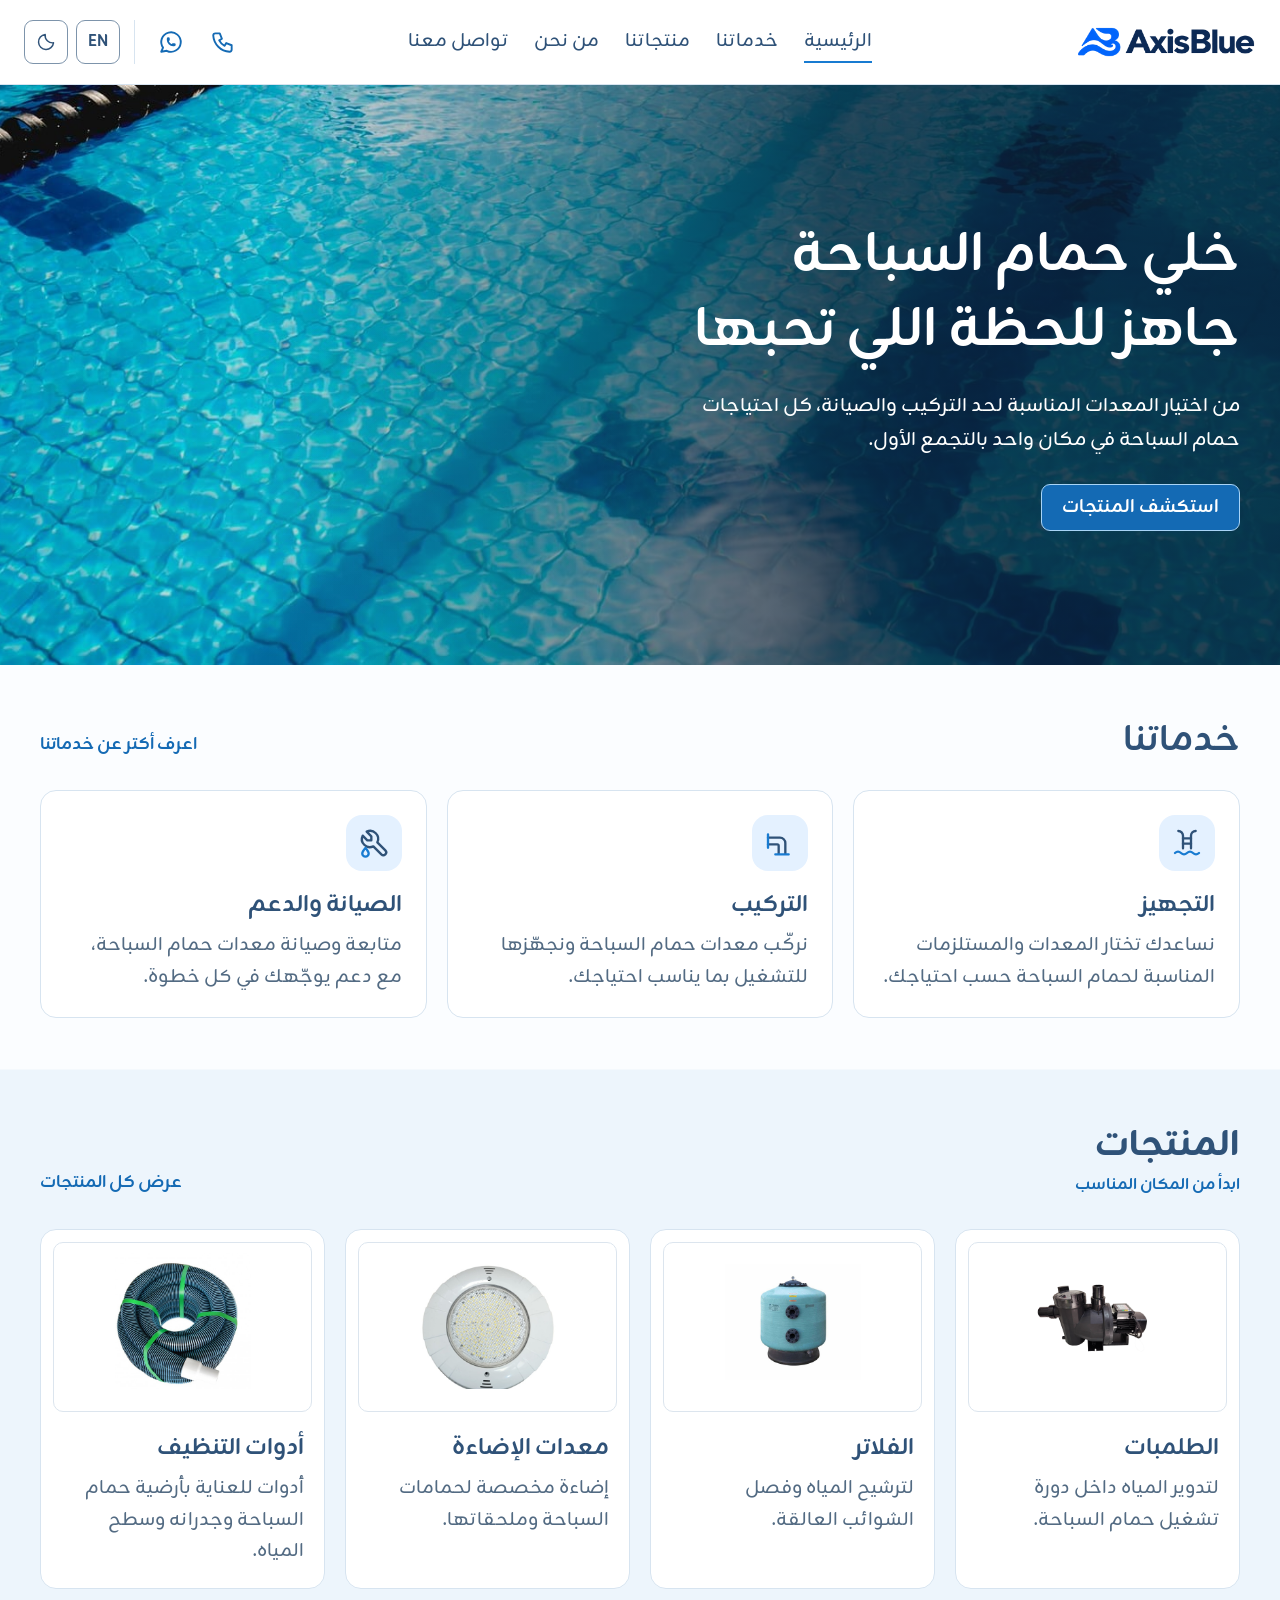
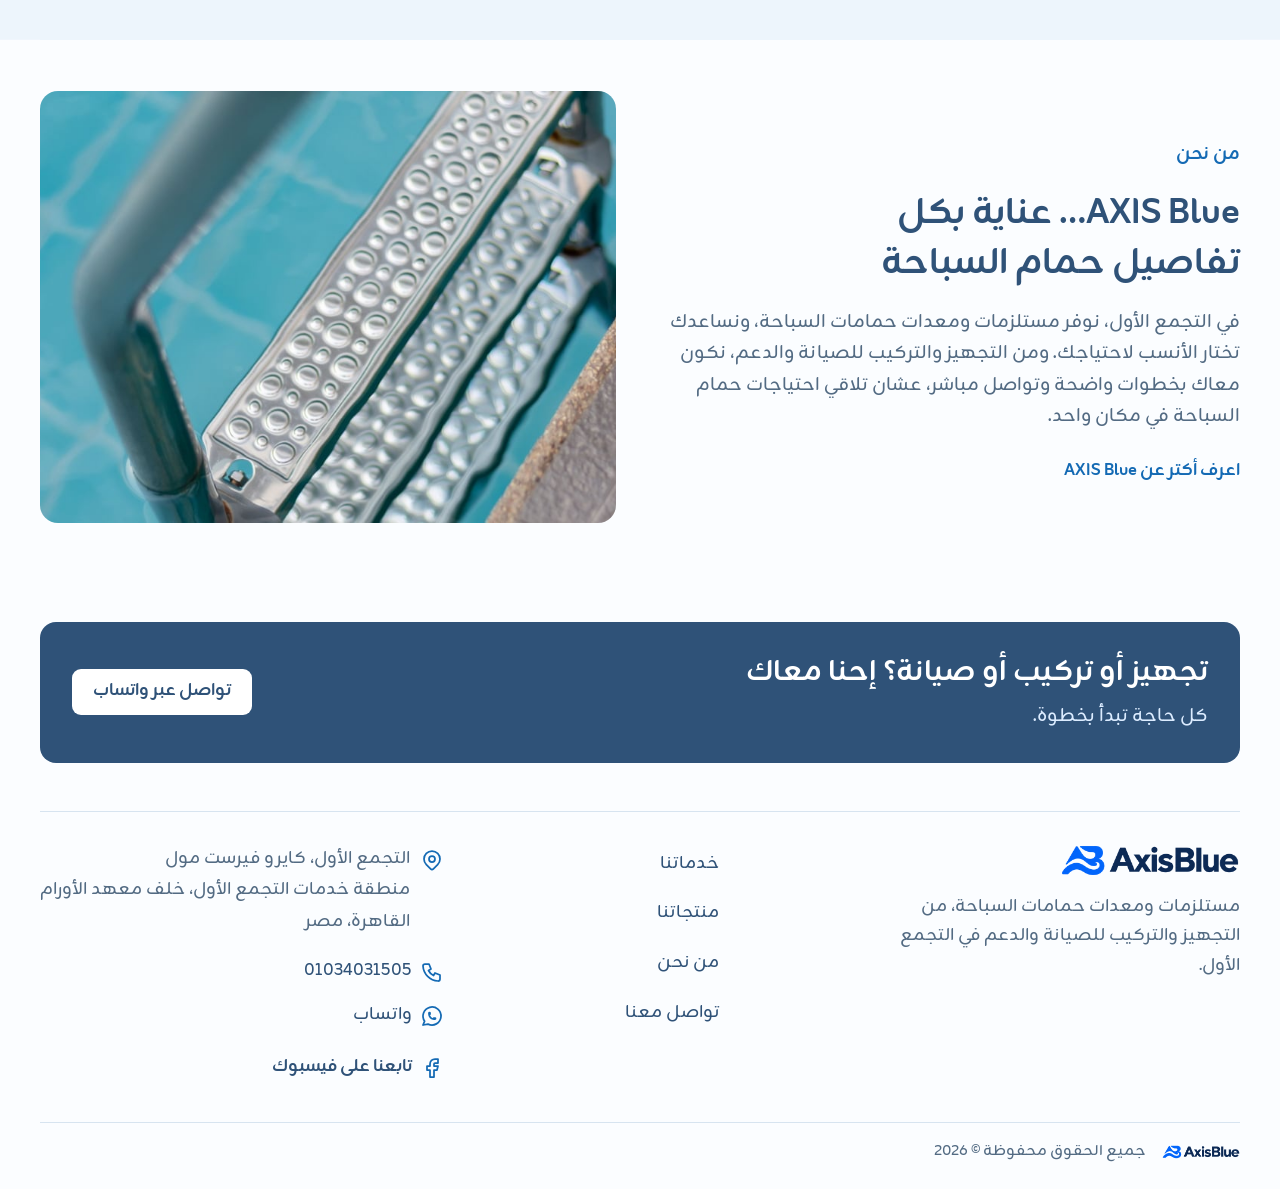
==== commit 4095be32: "update ui design" ====
--- a/index.html
+++ b/index.html
@@ -11,28 +11,23 @@
  <script src="preferences.js"></script><script src="script.js" defer></script>
 </head>
 <body>
+ <svg xmlns="http://www.w3.org/2000/svg" class="ax-sprite" width="0" height="0" style="position:absolute" aria-hidden="true" focusable="false"><defs>
+<symbol id="ax-setup" viewBox="0 0 24 24"><g fill="none" stroke-width="1.75" stroke-linecap="round" stroke-linejoin="round"><g stroke="currentColor"><path d="M9 16V6.5A3.5 3.5 0 0 0 5.5 3"/><path d="M15 16V6.5A3.5 3.5 0 0 1 18.5 3"/><path d="M9 8.5h6M9 12.5h6"/></g><path stroke="var(--icon-accent,#187BD1)" d="M3 19.5c1.5-1.4 3-1.4 4.5 0s3 1.4 4.5 0 3-1.4 4.5 0 3 1.4 4.5 0"/></g></symbol>
+<symbol id="ax-install" viewBox="0 0 24 24"><g fill="none" stroke-width="1.75" stroke-linecap="round" stroke-linejoin="round"><g stroke="currentColor"><path d="M3 8h9a4 4 0 0 1 4 4v8"/><path d="M3 13h7a1 1 0 0 1 1 1v6"/></g><path stroke="var(--icon-accent,#187BD1)" d="M3 5.5v10M8.5 20.5h10"/></g></symbol>
+<symbol id="ax-support" viewBox="0 0 24 24"><g fill="none" stroke-width="1.75" stroke-linecap="round" stroke-linejoin="round"><path stroke="currentColor" d="M7 10h3V7L6.5 3.5a6 6 0 0 1 8 8l6 6a2 2 0 0 1-3 3l-6-6a6 6 0 0 1-8-8L7 10z"/><path stroke="var(--icon-accent,#187BD1)" transform="translate(-.4 1.2)" d="M6 14.5c1.4 1.7 2.4 2.9 2.4 4.1a2.4 2.4 0 0 1-4.8 0c0-1.2 1-2.4 2.4-4.1z"/></g></symbol>
+<symbol id="ax-phone" viewBox="0 0 24 24"><path fill="none" stroke="currentColor" stroke-width="1.75" stroke-linecap="round" stroke-linejoin="round" d="M5 4h4l2 5-2.5 1.5a11 11 0 0 0 5 5l1.5-2.5 5 2v4a2 2 0 0 1-2 2A16 16 0 0 1 3 6a2 2 0 0 1 2-2"/></symbol>
+<symbol id="ax-whatsapp" viewBox="0 0 24 24"><g fill="none" stroke="currentColor" stroke-width="1.75" stroke-linecap="round" stroke-linejoin="round"><path d="M3 21l1.65-3.8a9 9 0 1 1 3.4 2.9L3 21"/><path d="M9 10a.5.5 0 0 0 1 0V9a.5.5 0 0 0-1 0v1a5 5 0 0 0 5 5h1a.5.5 0 0 0 0-1h-1a.5.5 0 0 0 0 1"/></g></symbol>
+<symbol id="ax-pin" viewBox="0 0 24 24"><g fill="none" stroke="currentColor" stroke-width="1.75" stroke-linecap="round" stroke-linejoin="round"><path d="M9 11a3 3 0 1 0 6 0 3 3 0 0 0-6 0"/><path d="M17.657 16.657l-4.243 4.243a2 2 0 0 1-2.827 0l-4.244-4.243a8 8 0 1 1 11.314 0"/></g></symbol>
+<symbol id="ax-facebook" viewBox="0 0 24 24"><path fill="none" stroke="currentColor" stroke-width="1.75" stroke-linecap="round" stroke-linejoin="round" d="M7 10v4h3v7h4v-7h3l1-4h-4V8a1 1 0 0 1 1-1h3V3h-3a5 5 0 0 0-5 5v2H7"/></symbol>
+</defs></svg>
  <a class="skip-link" href="#main">انتقل إلى المحتوى</a>
  <header class="site-header"><div class="container header-inner">
   <a class="brand" href="index.html" aria-label="AXIS Blue — الرئيسية"><picture><img class="logo-light" src="assets/logo-web.png" alt="شعار AXIS Blue لمستلزمات حمامات السباحة" width="1204" height="220"><img class="logo-dark" src="assets/logo-dark-web.png" alt="شعار AXIS Blue لمستلزمات حمامات السباحة" width="1204" height="220"></picture></a>
-  <button class="menu-toggle" type="button" aria-label="القائمة" aria-controls="navigation" aria-expanded="false"><svg class="icon-menu" viewBox="0 0 24 24" fill="none" stroke="currentColor" stroke-width="1.65" stroke-linecap="round" stroke-linejoin="round" aria-hidden="true"><path d="M4 6h16M4 12h16M4 18h16"/></svg></button>
-  <nav id="navigation" aria-label="التنقل الرئيسي"><a href="index.html" aria-current="page">الرئيسية</a><a href="services.html" >خدماتنا</a><a href="products.html" >منتجاتنا</a><a href="about.html" >من نحن</a><a href="contact.html" >تواصل معنا</a><div class="nav-contact"><div class="contact-links"><a href="tel:+201034031505"><svg class="brand-icon contact-icon icon-phone" viewBox="0 0 32 32" aria-hidden="true" focusable="false"><circle cx="16" cy="16" r="16" fill="#000"/><svg x="7" y="7" width="18" height="18" viewBox="0 0 16 16" fill="#fff" stroke="none" stroke-width="2" stroke-linecap="round" stroke-linejoin="round">
-  <path fill-rule="evenodd" d="M1.885.511a1.745 1.745 0 0 1 2.61.163L6.29 2.98c.329.423.445.974.315 1.494l-.547 2.19a.68.68 0 0 0 .178.643l2.457 2.457a.68.68 0 0 0 .644.178l2.189-.547a1.75 1.75 0 0 1 1.494.315l2.306 1.794c.829.645.905 1.87.163 2.611l-1.034 1.034c-.74.74-1.846 1.065-2.877.702a18.6 18.6 0 0 1-7.01-4.42 18.6 18.6 0 0 1-4.42-7.009c-.362-1.03-.037-2.137.703-2.877z"/>
-</svg></svg><bdi>01034031505</bdi></a><a class="whatsapp" href="https://wa.me/201034031505?text=%D9%85%D8%B1%D8%AD%D8%A8%D8%A7%D9%8B%20AXIS%20Blue%D8%8C%20%D8%A3%D9%88%D8%AF%20%D8%A7%D9%84%D8%A7%D8%B3%D8%AA%D9%81%D8%B3%D8%A7%D8%B1%20%D8%B9%D9%86%20%D8%A7%D9%84%D9%85%D9%86%D8%AA%D8%AC%D8%A7%D8%AA%20%D9%88%D8%A7%D9%84%D8%AE%D8%AF%D9%85%D8%A7%D8%AA." target="_blank" rel="noopener noreferrer"><svg class="brand-icon contact-icon icon-whatsapp" viewBox="0 0 32 32" aria-hidden="true" focusable="false"><circle cx="16" cy="16" r="16" fill="#000"/><svg x="7" y="7" width="18" height="18" viewBox="0 0 16 16" fill="#fff" stroke="none" stroke-width="2" stroke-linecap="round" stroke-linejoin="round">
-  <path d="M13.601 2.326A7.85 7.85 0 0 0 7.994 0C3.627 0 .068 3.558.064 7.926c0 1.399.366 2.76 1.057 3.965L0 16l4.204-1.102a7.9 7.9 0 0 0 3.79.965h.004c4.368 0 7.926-3.558 7.93-7.93A7.9 7.9 0 0 0 13.6 2.326zM7.994 14.521a6.6 6.6 0 0 1-3.356-.92l-.24-.144-2.494.654.666-2.433-.156-.251a6.56 6.56 0 0 1-1.007-3.505c0-3.626 2.957-6.584 6.591-6.584a6.56 6.56 0 0 1 4.66 1.931 6.56 6.56 0 0 1 1.928 4.66c-.004 3.639-2.961 6.592-6.592 6.592m3.615-4.934c-.197-.099-1.17-.578-1.353-.646-.182-.065-.315-.099-.445.099-.133.197-.513.646-.627.775-.114.133-.232.148-.43.05-.197-.1-.836-.308-1.592-.985-.59-.525-.985-1.175-1.103-1.372-.114-.198-.011-.304.088-.403.087-.088.197-.232.296-.346.1-.114.133-.198.198-.33.065-.134.034-.248-.015-.347-.05-.099-.445-1.076-.612-1.47-.16-.389-.323-.335-.445-.34-.114-.007-.247-.007-.38-.007a.73.73 0 0 0-.529.247c-.182.198-.691.677-.691 1.654s.71 1.916.81 2.049c.098.133 1.394 2.132 3.383 2.992.47.205.84.326 1.129.418.475.152.904.129 1.246.08.38-.058 1.171-.48 1.338-.943.164-.464.164-.86.114-.943-.049-.084-.182-.133-.38-.232"/>
-</svg></svg><span>واتساب</span></a></div></div></nav>
-  <div class="header-tools" dir="rtl"><div class="header-contact"><a class="icon-button" href="tel:+201034031505" aria-label="اتصل بنا"><svg class="brand-icon contact-icon icon-phone" viewBox="0 0 32 32" aria-hidden="true" focusable="false"><circle cx="16" cy="16" r="16" fill="#000"/><svg x="7" y="7" width="18" height="18" viewBox="0 0 16 16" fill="#fff" stroke="none" stroke-width="2" stroke-linecap="round" stroke-linejoin="round">
-  <path fill-rule="evenodd" d="M1.885.511a1.745 1.745 0 0 1 2.61.163L6.29 2.98c.329.423.445.974.315 1.494l-.547 2.19a.68.68 0 0 0 .178.643l2.457 2.457a.68.68 0 0 0 .644.178l2.189-.547a1.75 1.75 0 0 1 1.494.315l2.306 1.794c.829.645.905 1.87.163 2.611l-1.034 1.034c-.74.74-1.846 1.065-2.877.702a18.6 18.6 0 0 1-7.01-4.42 18.6 18.6 0 0 1-4.42-7.009c-.362-1.03-.037-2.137.703-2.877z"/>
-</svg></svg></a><a class="icon-button whatsapp" href="https://wa.me/201034031505?text=%D9%85%D8%B1%D8%AD%D8%A8%D8%A7%D9%8B%20AXIS%20Blue%D8%8C%20%D8%A3%D9%88%D8%AF%20%D8%A7%D9%84%D8%A7%D8%B3%D8%AA%D9%81%D8%B3%D8%A7%D8%B1%20%D8%B9%D9%86%20%D8%A7%D9%84%D9%85%D9%86%D8%AA%D8%AC%D8%A7%D8%AA%20%D9%88%D8%A7%D9%84%D8%AE%D8%AF%D9%85%D8%A7%D8%AA." target="_blank" rel="noopener noreferrer" aria-label="تواصل عبر واتساب"><svg class="brand-icon contact-icon icon-whatsapp" viewBox="0 0 32 32" aria-hidden="true" focusable="false"><circle cx="16" cy="16" r="16" fill="#000"/><svg x="7" y="7" width="18" height="18" viewBox="0 0 16 16" fill="#fff" stroke="none" stroke-width="2" stroke-linecap="round" stroke-linejoin="round">
-  <path d="M13.601 2.326A7.85 7.85 0 0 0 7.994 0C3.627 0 .068 3.558.064 7.926c0 1.399.366 2.76 1.057 3.965L0 16l4.204-1.102a7.9 7.9 0 0 0 3.79.965h.004c4.368 0 7.926-3.558 7.93-7.93A7.9 7.9 0 0 0 13.6 2.326zM7.994 14.521a6.6 6.6 0 0 1-3.356-.92l-.24-.144-2.494.654.666-2.433-.156-.251a6.56 6.56 0 0 1-1.007-3.505c0-3.626 2.957-6.584 6.591-6.584a6.56 6.56 0 0 1 4.66 1.931 6.56 6.56 0 0 1 1.928 4.66c-.004 3.639-2.961 6.592-6.592 6.592m3.615-4.934c-.197-.099-1.17-.578-1.353-.646-.182-.065-.315-.099-.445.099-.133.197-.513.646-.627.775-.114.133-.232.148-.43.05-.197-.1-.836-.308-1.592-.985-.59-.525-.985-1.175-1.103-1.372-.114-.198-.011-.304.088-.403.087-.088.197-.232.296-.346.1-.114.133-.198.198-.33.065-.134.034-.248-.015-.347-.05-.099-.445-1.076-.612-1.47-.16-.389-.323-.335-.445-.34-.114-.007-.247-.007-.38-.007a.73.73 0 0 0-.529.247c-.182.198-.691.677-.691 1.654s.71 1.916.81 2.049c.098.133 1.394 2.132 3.383 2.992.47.205.84.326 1.129.418.475.152.904.129 1.246.08.38-.058 1.171-.48 1.338-.943.164-.464.164-.86.114-.943-.049-.084-.182-.133-.38-.232"/>
-</svg></svg></a></div><div class="preferences"><button class="preference-button language-toggle" aria-label="Switch to English" title="Switch to English" data-alternate="en-index.html" type="button"><span lang="en">EN</span></button><button class="preference-button theme-toggle" aria-label="تفعيل الوضع الداكن" data-dark-label="تفعيل الوضع الداكن" data-light-label="تفعيل الوضع الفاتح" type="button"><span class="theme-to-light"><svg class="icon-sun" viewBox="0 0 24 24" fill="none" stroke="currentColor" stroke-width="1.65" stroke-linecap="round" stroke-linejoin="round" aria-hidden="true"><circle cx="12" cy="12" r="4"/><path d="M12 1v2m0 18v2M1 12h2m18 0h2M4 4l2 2m12 12 2 2M4 20l2-2M18 6l2-2"/></svg></span><span class="theme-to-dark"><svg class="icon-moon" viewBox="0 0 24 24" fill="none" stroke="currentColor" stroke-width="1.65" stroke-linecap="round" stroke-linejoin="round" aria-hidden="true"><path d="M21 13A9 9 0 0 1 11 3 9 9 0 1 0 21 13Z"/></svg></span></button></div></div>
+  <button class="menu-toggle" type="button" aria-label="القائمة" aria-controls="navigation" aria-expanded="false"><svg class="icon-menu" viewBox="0 0 24 24" fill="none" stroke="currentColor" stroke-width="1.75" stroke-linecap="round" stroke-linejoin="round" aria-hidden="true"><path d="M4 6h16M4 12h16M4 18h16"/></svg></button>
+  <nav id="navigation" aria-label="التنقل الرئيسي"><a href="index.html" aria-current="page">الرئيسية</a><a href="services.html" >خدماتنا</a><a href="products.html" >منتجاتنا</a><a href="about.html" >من نحن</a><a href="contact.html" >تواصل معنا</a><div class="nav-contact"><div class="contact-links"><a href="tel:+201034031505"><svg class="ico contact-icon icon-phone" aria-hidden="true" focusable="false"><use href="#ax-phone"/></svg><bdi>01034031505</bdi></a><a class="whatsapp" href="https://wa.me/201034031505?text=%D9%85%D8%B1%D8%AD%D8%A8%D8%A7%D9%8B%20AXIS%20Blue%D8%8C%20%D8%A3%D9%88%D8%AF%20%D8%A7%D9%84%D8%A7%D8%B3%D8%AA%D9%81%D8%B3%D8%A7%D8%B1%20%D8%B9%D9%86%20%D8%A7%D9%84%D9%85%D9%86%D8%AA%D8%AC%D8%A7%D8%AA%20%D9%88%D8%A7%D9%84%D8%AE%D8%AF%D9%85%D8%A7%D8%AA." target="_blank" rel="noopener noreferrer"><svg class="ico contact-icon icon-whatsapp" aria-hidden="true" focusable="false"><use href="#ax-whatsapp"/></svg><span>واتساب</span></a></div></div></nav>
+  <div class="header-tools" dir="rtl"><div class="header-contact"><a class="icon-button" href="tel:+201034031505" aria-label="اتصل بنا"><svg class="ico contact-icon icon-phone" aria-hidden="true" focusable="false"><use href="#ax-phone"/></svg></a><a class="icon-button whatsapp" href="https://wa.me/201034031505?text=%D9%85%D8%B1%D8%AD%D8%A8%D8%A7%D9%8B%20AXIS%20Blue%D8%8C%20%D8%A3%D9%88%D8%AF%20%D8%A7%D9%84%D8%A7%D8%B3%D8%AA%D9%81%D8%B3%D8%A7%D8%B1%20%D8%B9%D9%86%20%D8%A7%D9%84%D9%85%D9%86%D8%AA%D8%AC%D8%A7%D8%AA%20%D9%88%D8%A7%D9%84%D8%AE%D8%AF%D9%85%D8%A7%D8%AA." target="_blank" rel="noopener noreferrer" aria-label="تواصل عبر واتساب"><svg class="ico contact-icon icon-whatsapp" aria-hidden="true" focusable="false"><use href="#ax-whatsapp"/></svg></a></div><div class="preferences"><button class="preference-button language-toggle" aria-label="Switch to English" title="Switch to English" data-alternate="en-index.html" type="button"><span lang="en">EN</span></button><button class="preference-button theme-toggle" aria-label="تفعيل الوضع الداكن" data-dark-label="تفعيل الوضع الداكن" data-light-label="تفعيل الوضع الفاتح" type="button"><span class="theme-to-light"><svg class="icon-sun" viewBox="0 0 24 24" fill="none" stroke="currentColor" stroke-width="1.75" stroke-linecap="round" stroke-linejoin="round" aria-hidden="true"><circle cx="12" cy="12" r="4"/><path d="M12 1v2m0 18v2M1 12h2m18 0h2M4 4l2 2m12 12 2 2M4 20l2-2M18 6l2-2"/></svg></span><span class="theme-to-dark"><svg class="icon-moon" viewBox="0 0 24 24" fill="none" stroke="currentColor" stroke-width="1.75" stroke-linecap="round" stroke-linejoin="round" aria-hidden="true"><path d="M21 13A9 9 0 0 1 11 3 9 9 0 1 0 21 13Z"/></svg></span></button></div></div>
  </div></header>
- <main id="main"><section id="home" class="hero" aria-labelledby="hero-title"><figure class="hero-image"><img src="assets/hero-blue-water.jpg" srcset="assets/hero-blue-water-1100.jpg 1100w, assets/hero-blue-water.jpg 1600w" sizes="100vw" alt="حمام سباحة واسع بمياه زرقاء صافية في ضوء النهار" width="1600" height="650" fetchpriority="high"></figure><span class="water-reflection" aria-hidden="true"></span><div class="container hero-content"><div class="hero-copy"><h1 id="hero-title">خلي حمام السباحة جاهز للحظة اللي تحبها</h1><p>من اختيار المعدات المناسبة لحد التركيب والصيانة، كل احتياجات حمام السباحة في مكان واحد بالتجمع الأول.</p><div class="actions"><a class="button primary" href="products.html">استكشف المنتجات</a></div></div></div></section><section id="services" class="service-section container section"><div class="section-heading"><h2>خدماتنا</h2><a class="text-link" href="services.html">اعرف أكتر عن خدماتنا</a></div><div class="service-grid"><article><span class="service-symbol"><svg class="brand-icon service-icon icon-setup" viewBox="0 0 32 32" aria-hidden="true" focusable="false"><circle cx="16" cy="16" r="16" fill="#000"/><svg x="7" y="7" width="18" height="18" viewBox="0 0 24 24" fill="none" stroke="#fff" stroke-width="2" stroke-linecap="round" stroke-linejoin="round"><path d="M12 3l8 4.5l0 9l-8 4.5l-8 -4.5l0 -9l8 -4.5" /><path d="M12 12l8 -4.5" /><path d="M12 12l0 9" /><path d="M12 12l-8 -4.5" /><path d="M16 5.25l-8 4.5" /></svg></svg></span><h3>التجهيز</h3><p>نساعدك تختار المعدات والمستلزمات المناسبة لحمام السباحة حسب احتياجك.</p></article><article><span class="service-symbol"><svg class="brand-icon service-icon icon-install" viewBox="0 0 32 32" aria-hidden="true" focusable="false"><circle cx="16" cy="16" r="16" fill="#000"/><svg x="7" y="7" width="18" height="18" viewBox="0 0 24 24" fill="none" stroke="#fff" stroke-width="2" stroke-linecap="round" stroke-linejoin="round"><path d="M10.325 4.317c.426 -1.756 2.924 -1.756 3.35 0a1.724 1.724 0 0 0 2.573 1.066c1.543 -.94 3.31 .826 2.37 2.37a1.724 1.724 0 0 0 1.065 2.572c1.756 .426 1.756 2.924 0 3.35a1.724 1.724 0 0 0 -1.066 2.573c.94 1.543 -.826 3.31 -2.37 2.37a1.724 1.724 0 0 0 -2.572 1.065c-.426 1.756 -2.924 1.756 -3.35 0a1.724 1.724 0 0 0 -2.573 -1.066c-1.543 .94 -3.31 -.826 -2.37 -2.37a1.724 1.724 0 0 0 -1.065 -2.572c-1.756 -.426 -1.756 -2.924 0 -3.35a1.724 1.724 0 0 0 1.066 -2.573c-.94 -1.543 .826 -3.31 2.37 -2.37c1 .608 2.296 .07 2.572 -1.065" /><path d="M9 12a3 3 0 1 0 6 0a3 3 0 0 0 -6 0" /></svg></svg></span><h3>التركيب</h3><p>نركّب معدات حمام السباحة ونجهّزها للتشغيل بما يناسب احتياجك.</p></article><article><span class="service-symbol"><svg class="brand-icon service-icon icon-support" viewBox="0 0 32 32" aria-hidden="true" focusable="false"><circle cx="16" cy="16" r="16" fill="#000"/><svg x="7" y="7" width="18" height="18" viewBox="0 0 24 24" fill="none" stroke="#fff" stroke-width="2" stroke-linecap="round" stroke-linejoin="round"><path d="M7 10h3v-3l-3.5 -3.5a6 6 0 0 1 8 8l6 6a2 2 0 0 1 -3 3l-6 -6a6 6 0 0 1 -8 -8l3.5 3.5" /></svg></svg></span><h3>الصيانة والدعم</h3><p>متابعة وصيانة معدات حمام السباحة، مع دعم يوجّهك في كل خطوة.</p></article></div></section><section id="products" class="section container"><div class="section-heading"><div><h2>المنتجات</h2><p class="intro-label">ابدأ من المكان المناسب</p></div><a class="text-link" href="products.html">عرض كل المنتجات</a></div><div class="category-grid home-products"><a class="category-card" href="products.html?category=pumps"><div class="category-image"><img src="assets/products/73649e9844cd891f.png" alt="الطلمبات" width="400" height="400" loading="lazy"></div><div class="card-copy"><h3>الطلمبات</h3><p>لتدوير المياه داخل دورة تشغيل حمام السباحة.</p></div></a><a class="category-card" href="products.html?category=filters"><div class="category-image"><img src="assets/products/137ac72741a8fdad.jpg" alt="الفلاتر" width="400" height="400" loading="lazy"></div><div class="card-copy"><h3>الفلاتر</h3><p>لترشيح المياه وفصل الشوائب العالقة.</p></div></a><a class="category-card" href="products.html?category=lighting-equipment"><div class="category-image"><img src="assets/products/f1c383467c947972.jpeg" alt="معدات الإضاءة" width="400" height="400" loading="lazy"></div><div class="card-copy"><h3>معدات الإضاءة</h3><p>إضاءة مخصصة لحمامات السباحة وملحقاتها.</p></div></a><a class="category-card" href="products.html?category=cleaning-tools"><div class="category-image"><img src="assets/products/582154ab329c4e2d.jpg" alt="أدوات التنظيف" width="400" height="400" loading="lazy"></div><div class="card-copy"><h3>أدوات التنظيف</h3><p>أدوات للعناية بأرضية حمام السباحة وجدرانه وسطح المياه.</p></div></a></div></section><section id="about" class="container about-layout section home-about"><div><p class="intro-label">من نحن</p><h2>AXIS Blue… عناية بكل تفاصيل حمام السباحة</h2><p>في التجمع الأول، نوفر مستلزمات ومعدات حمامات السباحة، ونساعدك تختار الأنسب لاحتياجك. ومن التجهيز والتركيب للصيانة والدعم، نكون معاك بخطوات واضحة وتواصل مباشر، عشان تلاقي احتياجات حمام السباحة في مكان واحد.</p><a class="text-link" href="about.html">اعرف أكتر عن AXIS Blue</a></div><figure class="about-image"><img src="assets/pool-detail.jpg" srcset="assets/pool-detail-800.jpg 800w, assets/pool-detail.jpg 1400w" sizes="(max-width: 800px) 100vw, 50vw" alt="تفاصيل سلم حمام سباحة من الاستانلس وسط مياه صافية" width="1400" height="1000" loading="lazy"></figure></section><section id="contact" class="contact-band container"><div><h2>تجهيز أو تركيب أو صيانة؟ إحنا معاك</h2><p>كل حاجة تبدأ بخطوة.</p></div><a class="button whatsapp light" href="https://wa.me/201034031505?text=%D9%85%D8%B1%D8%AD%D8%A8%D8%A7%D9%8B%20AXIS%20Blue%D8%8C%20%D8%A3%D9%88%D8%AF%20%D8%A7%D9%84%D8%A7%D8%B3%D8%AA%D9%81%D8%B3%D8%A7%D8%B1%20%D8%B9%D9%86%20%D8%AA%D8%AC%D9%87%D9%8A%D8%B2%20%D9%88%D8%AA%D8%B1%D9%83%D9%8A%D8%A8%20%D9%88%D8%B5%D9%8A%D8%A7%D9%86%D8%A9%20%D9%85%D8%B9%D8%AF%D8%A7%D8%AA%20%D8%AD%D9%85%D8%A7%D9%85%D8%A7%D8%AA%20%D8%A7%D9%84%D8%B3%D8%A8%D8%A7%D8%AD%D8%A9." target="_blank" rel="noopener noreferrer">تواصل عبر واتساب</a></section></main>
- <footer class="site-footer container"><div class="footer-identity"><a class="footer-brand" href="index.html"><picture><img class="logo-light" src="assets/logo-web.png" alt="شعار AXIS Blue لمستلزمات حمامات السباحة" width="1204" height="220"><img class="logo-dark" src="assets/logo-dark-web.png" alt="شعار AXIS Blue لمستلزمات حمامات السباحة" width="1204" height="220"></picture></a><p>مستلزمات ومعدات حمامات السباحة، من التجهيز والتركيب للصيانة والدعم في التجمع الأول.</p></div><nav aria-label="روابط الصفحات"><a href="services.html">خدماتنا</a><a href="products.html">منتجاتنا</a><a href="about.html">من نحن</a><a href="contact.html">تواصل معنا</a></nav><div class="footer-contact"><p class="footer-address"><svg class="brand-icon contact-icon icon-location" viewBox="0 0 32 32" aria-hidden="true" focusable="false"><circle cx="16" cy="16" r="16" fill="#000"/><svg x="7" y="7" width="18" height="18" viewBox="0 0 16 16" fill="#fff" stroke="none" stroke-width="2" stroke-linecap="round" stroke-linejoin="round">
-  <path d="M8 16s6-5.686 6-10A6 6 0 0 0 2 6c0 4.314 6 10 6 10m0-7a3 3 0 1 1 0-6 3 3 0 0 1 0 6"/>
-</svg></svg><span>التجمع الأول، كايرو فيرست مول<br>منطقة خدمات التجمع الأول، خلف معهد الأورام<br>القاهرة، مصر</span></p><div class="contact-links"><a href="tel:+201034031505"><svg class="brand-icon contact-icon icon-phone" viewBox="0 0 32 32" aria-hidden="true" focusable="false"><circle cx="16" cy="16" r="16" fill="#000"/><svg x="7" y="7" width="18" height="18" viewBox="0 0 16 16" fill="#fff" stroke="none" stroke-width="2" stroke-linecap="round" stroke-linejoin="round">
-  <path fill-rule="evenodd" d="M1.885.511a1.745 1.745 0 0 1 2.61.163L6.29 2.98c.329.423.445.974.315 1.494l-.547 2.19a.68.68 0 0 0 .178.643l2.457 2.457a.68.68 0 0 0 .644.178l2.189-.547a1.75 1.75 0 0 1 1.494.315l2.306 1.794c.829.645.905 1.87.163 2.611l-1.034 1.034c-.74.74-1.846 1.065-2.877.702a18.6 18.6 0 0 1-7.01-4.42 18.6 18.6 0 0 1-4.42-7.009c-.362-1.03-.037-2.137.703-2.877z"/>
-</svg></svg><bdi>01034031505</bdi></a><a class="whatsapp" href="https://wa.me/201034031505?text=%D9%85%D8%B1%D8%AD%D8%A8%D8%A7%D9%8B%20AXIS%20Blue%D8%8C%20%D8%A3%D9%88%D8%AF%20%D8%A7%D9%84%D8%A7%D8%B3%D8%AA%D9%81%D8%B3%D8%A7%D8%B1%20%D8%B9%D9%86%20%D8%A7%D9%84%D9%85%D9%86%D8%AA%D8%AC%D8%A7%D8%AA%20%D9%88%D8%A7%D9%84%D8%AE%D8%AF%D9%85%D8%A7%D8%AA." target="_blank" rel="noopener noreferrer"><svg class="brand-icon contact-icon icon-whatsapp" viewBox="0 0 32 32" aria-hidden="true" focusable="false"><circle cx="16" cy="16" r="16" fill="#000"/><svg x="7" y="7" width="18" height="18" viewBox="0 0 16 16" fill="#fff" stroke="none" stroke-width="2" stroke-linecap="round" stroke-linejoin="round">
-  <path d="M13.601 2.326A7.85 7.85 0 0 0 7.994 0C3.627 0 .068 3.558.064 7.926c0 1.399.366 2.76 1.057 3.965L0 16l4.204-1.102a7.9 7.9 0 0 0 3.79.965h.004c4.368 0 7.926-3.558 7.93-7.93A7.9 7.9 0 0 0 13.6 2.326zM7.994 14.521a6.6 6.6 0 0 1-3.356-.92l-.24-.144-2.494.654.666-2.433-.156-.251a6.56 6.56 0 0 1-1.007-3.505c0-3.626 2.957-6.584 6.591-6.584a6.56 6.56 0 0 1 4.66 1.931 6.56 6.56 0 0 1 1.928 4.66c-.004 3.639-2.961 6.592-6.592 6.592m3.615-4.934c-.197-.099-1.17-.578-1.353-.646-.182-.065-.315-.099-.445.099-.133.197-.513.646-.627.775-.114.133-.232.148-.43.05-.197-.1-.836-.308-1.592-.985-.59-.525-.985-1.175-1.103-1.372-.114-.198-.011-.304.088-.403.087-.088.197-.232.296-.346.1-.114.133-.198.198-.33.065-.134.034-.248-.015-.347-.05-.099-.445-1.076-.612-1.47-.16-.389-.323-.335-.445-.34-.114-.007-.247-.007-.38-.007a.73.73 0 0 0-.529.247c-.182.198-.691.677-.691 1.654s.71 1.916.81 2.049c.098.133 1.394 2.132 3.383 2.992.47.205.84.326 1.129.418.475.152.904.129 1.246.08.38-.058 1.171-.48 1.338-.943.164-.464.164-.86.114-.943-.049-.084-.182-.133-.38-.232"/>
-</svg></svg><span>واتساب</span></a></div><a class="social-link facebook" href="https://web.facebook.com/profile.php?id=61584932767330" target="_blank" rel="noopener noreferrer"><svg class="brand-icon contact-icon icon-facebook" viewBox="0 0 32 32" aria-hidden="true" focusable="false"><circle cx="16" cy="16" r="16" fill="#000"/><svg x="7" y="7" width="18" height="18" viewBox="6 2 14 20" fill="#fff" stroke="none" stroke-width="2" stroke-linecap="round" stroke-linejoin="round"><path d="M13.5 21v-8h2.7l.4-3.2h-3.1V7.7c0-.9.3-1.5 1.6-1.5h1.7V3.3c-.8-.1-1.6-.2-2.4-.2-2.4 0-4 1.5-4 4.2v2.5H8V13h2.4v8Z"/></svg></svg><span>تابعنا على فيسبوك</span></a></div><div class="copyright"><span class="copyright-brand"><picture><img class="logo-light" src="assets/logo-web.png" alt="شعار AXIS Blue لمستلزمات حمامات السباحة" width="1204" height="220"><img class="logo-dark" src="assets/logo-dark-web.png" alt="شعار AXIS Blue لمستلزمات حمامات السباحة" width="1204" height="220"></picture></span><p>جميع الحقوق محفوظة © 2026</p></div></footer>
+ <main id="main"><section id="home" class="hero" aria-labelledby="hero-title"><figure class="hero-image"><img src="assets/hero-blue-water.jpg" srcset="assets/hero-blue-water-1100.jpg 1100w, assets/hero-blue-water.jpg 1600w" sizes="100vw" alt="حمام سباحة واسع بمياه زرقاء صافية في ضوء النهار" width="1600" height="650" fetchpriority="high"></figure><span class="water-reflection" aria-hidden="true"></span><div class="container hero-content"><div class="hero-copy"><h1 id="hero-title">خلي حمام السباحة جاهز للحظة اللي تحبها</h1><p>من اختيار المعدات المناسبة لحد التركيب والصيانة، كل احتياجات حمام السباحة في مكان واحد بالتجمع الأول.</p><div class="actions"><a class="button primary" href="products.html">استكشف المنتجات</a></div></div></div></section><section id="services" class="service-section container section"><div class="section-heading"><h2>خدماتنا</h2><a class="text-link" href="services.html">اعرف أكتر عن خدماتنا</a></div><div class="service-grid"><article><span class="service-symbol"><svg class="ico service-icon icon-setup" aria-hidden="true" focusable="false"><use href="#ax-setup"/></svg></span><h3>التجهيز</h3><p>نساعدك تختار المعدات والمستلزمات المناسبة لحمام السباحة حسب احتياجك.</p></article><article><span class="service-symbol"><svg class="ico service-icon icon-install" aria-hidden="true" focusable="false"><use href="#ax-install"/></svg></span><h3>التركيب</h3><p>نركّب معدات حمام السباحة ونجهّزها للتشغيل بما يناسب احتياجك.</p></article><article><span class="service-symbol"><svg class="ico service-icon icon-support" aria-hidden="true" focusable="false"><use href="#ax-support"/></svg></span><h3>الصيانة والدعم</h3><p>متابعة وصيانة معدات حمام السباحة، مع دعم يوجّهك في كل خطوة.</p></article></div></section><section id="products" class="section container"><div class="section-heading"><div><h2>المنتجات</h2><p class="intro-label">ابدأ من المكان المناسب</p></div><a class="text-link" href="products.html">عرض كل المنتجات</a></div><div class="category-grid home-products"><a class="category-card" href="products.html?category=pumps"><div class="category-image"><img src="assets/products/73649e9844cd891f.png" alt="الطلمبات" width="400" height="400" loading="lazy"></div><div class="card-copy"><h3>الطلمبات</h3><p>لتدوير المياه داخل دورة تشغيل حمام السباحة.</p></div></a><a class="category-card" href="products.html?category=filters"><div class="category-image"><img src="assets/products/137ac72741a8fdad.jpg" alt="الفلاتر" width="400" height="400" loading="lazy"></div><div class="card-copy"><h3>الفلاتر</h3><p>لترشيح المياه وفصل الشوائب العالقة.</p></div></a><a class="category-card" href="products.html?category=lighting-equipment"><div class="category-image"><img src="assets/products/f1c383467c947972.jpeg" alt="معدات الإضاءة" width="400" height="400" loading="lazy"></div><div class="card-copy"><h3>معدات الإضاءة</h3><p>إضاءة مخصصة لحمامات السباحة وملحقاتها.</p></div></a><a class="category-card" href="products.html?category=cleaning-tools"><div class="category-image"><img src="assets/products/582154ab329c4e2d.jpg" alt="أدوات التنظيف" width="400" height="400" loading="lazy"></div><div class="card-copy"><h3>أدوات التنظيف</h3><p>أدوات للعناية بأرضية حمام السباحة وجدرانه وسطح المياه.</p></div></a></div></section><section id="about" class="container about-layout section home-about"><div><p class="intro-label">من نحن</p><h2>AXIS Blue… عناية بكل تفاصيل حمام السباحة</h2><p>في التجمع الأول، نوفر مستلزمات ومعدات حمامات السباحة، ونساعدك تختار الأنسب لاحتياجك. ومن التجهيز والتركيب للصيانة والدعم، نكون معاك بخطوات واضحة وتواصل مباشر، عشان تلاقي احتياجات حمام السباحة في مكان واحد.</p><a class="text-link" href="about.html">اعرف أكتر عن AXIS Blue</a></div><figure class="about-image"><img src="assets/pool-detail.jpg" srcset="assets/pool-detail-800.jpg 800w, assets/pool-detail.jpg 1400w" sizes="(max-width: 800px) 100vw, 50vw" alt="تفاصيل سلم حمام سباحة من الاستانلس وسط مياه صافية" width="1400" height="1000" loading="lazy"></figure></section><section id="contact" class="contact-band container"><div><h2>تجهيز أو تركيب أو صيانة؟ إحنا معاك</h2><p>كل حاجة تبدأ بخطوة.</p></div><a class="button whatsapp light" href="https://wa.me/201034031505?text=%D9%85%D8%B1%D8%AD%D8%A8%D8%A7%D9%8B%20AXIS%20Blue%D8%8C%20%D8%A3%D9%88%D8%AF%20%D8%A7%D9%84%D8%A7%D8%B3%D8%AA%D9%81%D8%B3%D8%A7%D8%B1%20%D8%B9%D9%86%20%D8%AA%D8%AC%D9%87%D9%8A%D8%B2%20%D9%88%D8%AA%D8%B1%D9%83%D9%8A%D8%A8%20%D9%88%D8%B5%D9%8A%D8%A7%D9%86%D8%A9%20%D9%85%D8%B9%D8%AF%D8%A7%D8%AA%20%D8%AD%D9%85%D8%A7%D9%85%D8%A7%D8%AA%20%D8%A7%D9%84%D8%B3%D8%A8%D8%A7%D8%AD%D8%A9." target="_blank" rel="noopener noreferrer">تواصل عبر واتساب</a></section></main>
+ <footer class="site-footer container"><div class="footer-identity"><a class="footer-brand" href="index.html"><picture><img class="logo-light" src="assets/logo-web.png" alt="شعار AXIS Blue لمستلزمات حمامات السباحة" width="1204" height="220"><img class="logo-dark" src="assets/logo-dark-web.png" alt="شعار AXIS Blue لمستلزمات حمامات السباحة" width="1204" height="220"></picture></a><p>مستلزمات ومعدات حمامات السباحة، من التجهيز والتركيب للصيانة والدعم في التجمع الأول.</p></div><nav aria-label="روابط الصفحات"><a href="services.html">خدماتنا</a><a href="products.html">منتجاتنا</a><a href="about.html">من نحن</a><a href="contact.html">تواصل معنا</a></nav><div class="footer-contact"><p class="footer-address"><svg class="ico contact-icon icon-location" aria-hidden="true" focusable="false"><use href="#ax-pin"/></svg><span>التجمع الأول، كايرو فيرست مول<br>منطقة خدمات التجمع الأول، خلف معهد الأورام<br>القاهرة، مصر</span></p><div class="contact-links"><a href="tel:+201034031505"><svg class="ico contact-icon icon-phone" aria-hidden="true" focusable="false"><use href="#ax-phone"/></svg><bdi>01034031505</bdi></a><a class="whatsapp" href="https://wa.me/201034031505?text=%D9%85%D8%B1%D8%AD%D8%A8%D8%A7%D9%8B%20AXIS%20Blue%D8%8C%20%D8%A3%D9%88%D8%AF%20%D8%A7%D9%84%D8%A7%D8%B3%D8%AA%D9%81%D8%B3%D8%A7%D8%B1%20%D8%B9%D9%86%20%D8%A7%D9%84%D9%85%D9%86%D8%AA%D8%AC%D8%A7%D8%AA%20%D9%88%D8%A7%D9%84%D8%AE%D8%AF%D9%85%D8%A7%D8%AA." target="_blank" rel="noopener noreferrer"><svg class="ico contact-icon icon-whatsapp" aria-hidden="true" focusable="false"><use href="#ax-whatsapp"/></svg><span>واتساب</span></a></div><a class="social-link facebook" href="https://web.facebook.com/profile.php?id=61584932767330" target="_blank" rel="noopener noreferrer"><svg class="ico contact-icon icon-facebook" aria-hidden="true" focusable="false"><use href="#ax-facebook"/></svg><span>تابعنا على فيسبوك</span></a></div><div class="copyright"><span class="copyright-brand"><picture><img class="logo-light" src="assets/logo-web.png" alt="شعار AXIS Blue لمستلزمات حمامات السباحة" width="1204" height="220"><img class="logo-dark" src="assets/logo-dark-web.png" alt="شعار AXIS Blue لمستلزمات حمامات السباحة" width="1204" height="220"></picture></span><p>جميع الحقوق محفوظة © 2026</p></div></footer>
 
 </body></html>
--- a/styles.css
+++ b/styles.css
@@ -327,3 +327,19 @@
 .brand-icon,.icon-button .brand-icon,.service-symbol .brand-icon{width:32px;height:32px;flex-shrink:0;vertical-align:middle}
 .contact-layout a:is(:hover,:focus-visible){color:var(--link)}
 .brand-icon>svg{width:18px;height:18px}
+
+/* ===== AXIS icon system =====
+   One grid (24), one stroke (1.75, round), two colours: ink + a single water-blue accent.
+   Service icons sit on a tinted tile; contact/utility icons are single-colour line icons. */
+:root{--icon-ink:var(--navy);--icon-accent:#187BD1;--icon-tint:#e4f1ff}
+:root[data-theme="dark"]{--icon-ink:#edf5ff;--icon-accent:#7cc4ff;--icon-tint:#254362}
+svg.ico{width:24px;height:24px;flex-shrink:0;vertical-align:middle;overflow:visible}
+svg.contact-icon{color:var(--link)}
+svg.service-icon{width:32px;height:32px;color:var(--icon-ink)}
+.service-symbol{width:56px;height:56px;border-radius:16px;background:var(--icon-tint);margin-bottom:18px}
+.service-detail{grid-template-columns:56px minmax(0,1fr)}
+.icon-button svg.ico{width:26px;height:26px}
+.header-contact .icon-button{color:var(--link)}
+.header-contact .icon-button:is(:hover,:focus-visible){color:var(--ink)}
+.contact-details h2 svg.ico{width:26px;height:26px}
+@media(max-width:600px){.service-detail{grid-template-columns:1fr}}
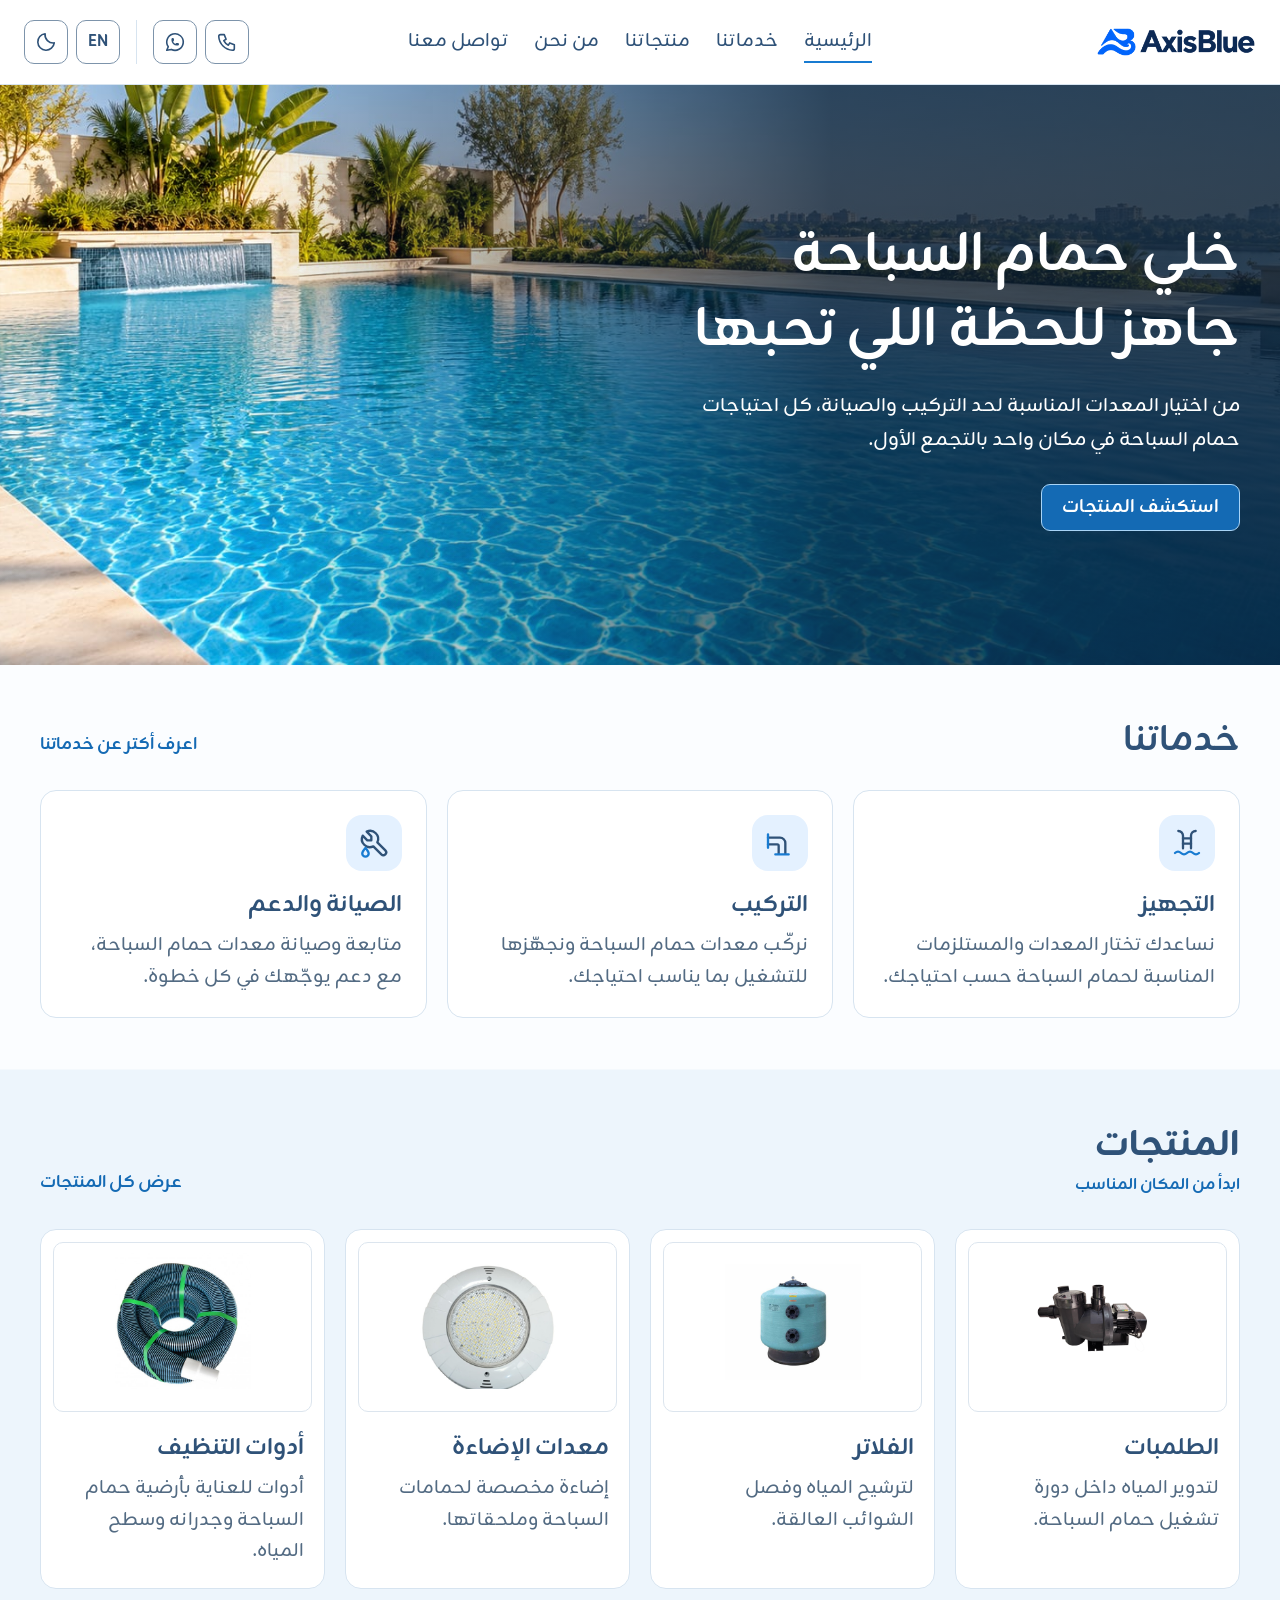
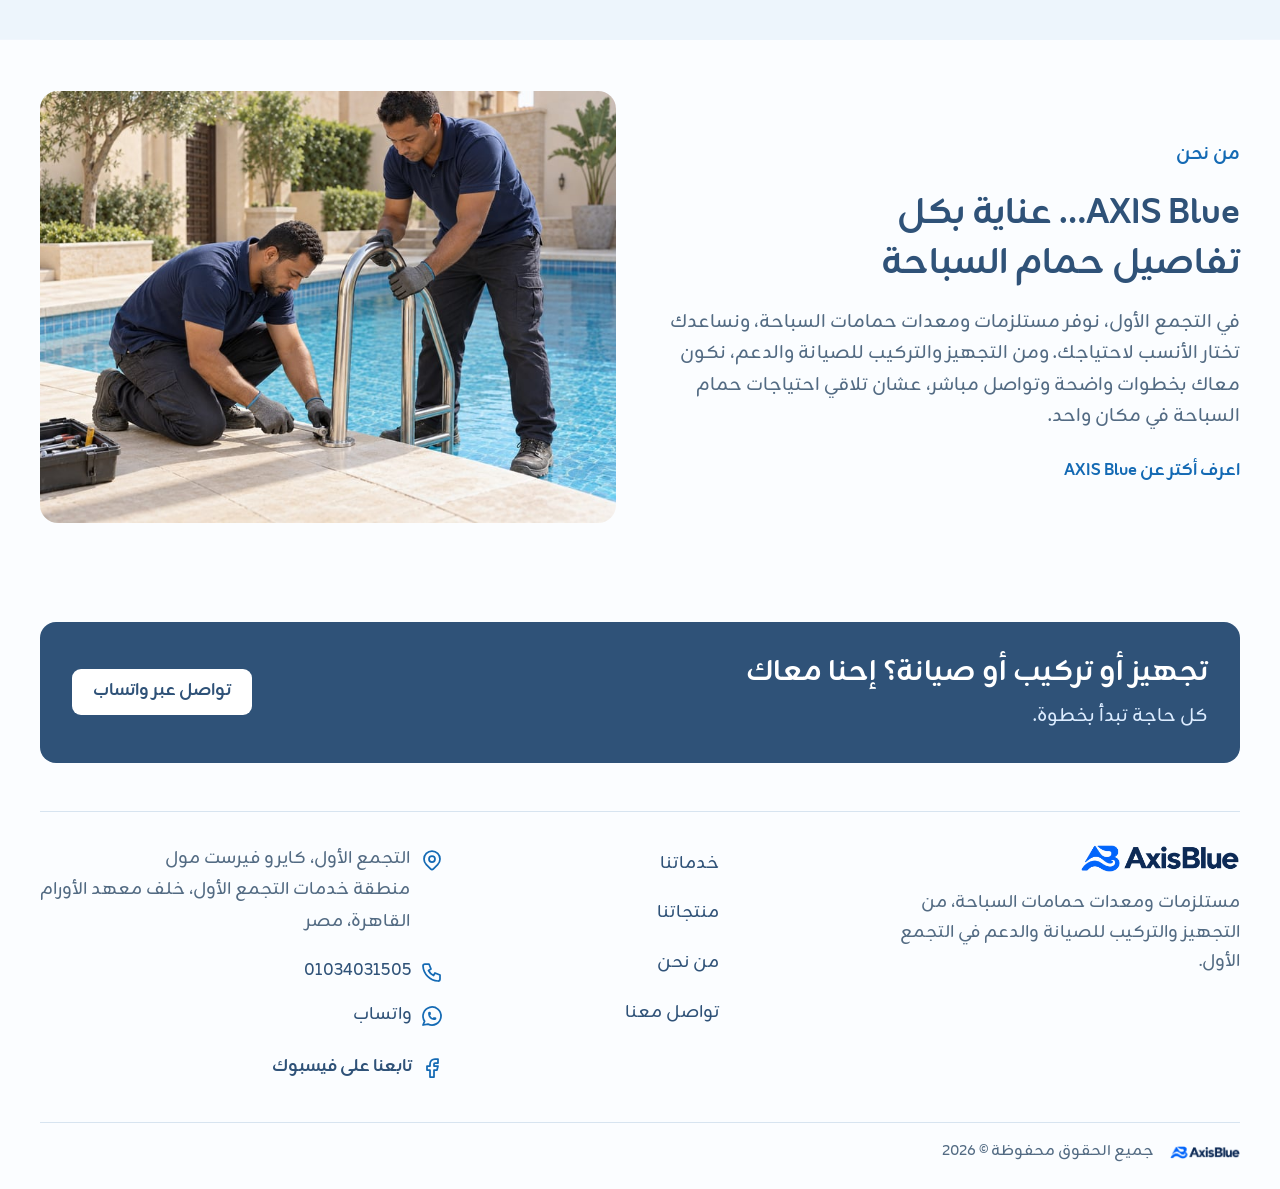
==== commit 1639ac2c: "update" ====
--- a/index.html
+++ b/index.html
@@ -27,7 +27,7 @@
   <nav id="navigation" aria-label="التنقل الرئيسي"><a href="index.html" aria-current="page">الرئيسية</a><a href="services.html" >خدماتنا</a><a href="products.html" >منتجاتنا</a><a href="about.html" >من نحن</a><a href="contact.html" >تواصل معنا</a><div class="nav-contact"><div class="contact-links"><a href="tel:+201034031505"><svg class="ico contact-icon icon-phone" aria-hidden="true" focusable="false"><use href="#ax-phone"/></svg><bdi>01034031505</bdi></a><a class="whatsapp" href="https://wa.me/201034031505?text=%D9%85%D8%B1%D8%AD%D8%A8%D8%A7%D9%8B%20AXIS%20Blue%D8%8C%20%D8%A3%D9%88%D8%AF%20%D8%A7%D9%84%D8%A7%D8%B3%D8%AA%D9%81%D8%B3%D8%A7%D8%B1%20%D8%B9%D9%86%20%D8%A7%D9%84%D9%85%D9%86%D8%AA%D8%AC%D8%A7%D8%AA%20%D9%88%D8%A7%D9%84%D8%AE%D8%AF%D9%85%D8%A7%D8%AA." target="_blank" rel="noopener noreferrer"><svg class="ico contact-icon icon-whatsapp" aria-hidden="true" focusable="false"><use href="#ax-whatsapp"/></svg><span>واتساب</span></a></div></div></nav>
   <div class="header-tools" dir="rtl"><div class="header-contact"><a class="icon-button" href="tel:+201034031505" aria-label="اتصل بنا"><svg class="ico contact-icon icon-phone" aria-hidden="true" focusable="false"><use href="#ax-phone"/></svg></a><a class="icon-button whatsapp" href="https://wa.me/201034031505?text=%D9%85%D8%B1%D8%AD%D8%A8%D8%A7%D9%8B%20AXIS%20Blue%D8%8C%20%D8%A3%D9%88%D8%AF%20%D8%A7%D9%84%D8%A7%D8%B3%D8%AA%D9%81%D8%B3%D8%A7%D8%B1%20%D8%B9%D9%86%20%D8%A7%D9%84%D9%85%D9%86%D8%AA%D8%AC%D8%A7%D8%AA%20%D9%88%D8%A7%D9%84%D8%AE%D8%AF%D9%85%D8%A7%D8%AA." target="_blank" rel="noopener noreferrer" aria-label="تواصل عبر واتساب"><svg class="ico contact-icon icon-whatsapp" aria-hidden="true" focusable="false"><use href="#ax-whatsapp"/></svg></a></div><div class="preferences"><button class="preference-button language-toggle" aria-label="Switch to English" title="Switch to English" data-alternate="en-index.html" type="button"><span lang="en">EN</span></button><button class="preference-button theme-toggle" aria-label="تفعيل الوضع الداكن" data-dark-label="تفعيل الوضع الداكن" data-light-label="تفعيل الوضع الفاتح" type="button"><span class="theme-to-light"><svg class="icon-sun" viewBox="0 0 24 24" fill="none" stroke="currentColor" stroke-width="1.75" stroke-linecap="round" stroke-linejoin="round" aria-hidden="true"><circle cx="12" cy="12" r="4"/><path d="M12 1v2m0 18v2M1 12h2m18 0h2M4 4l2 2m12 12 2 2M4 20l2-2M18 6l2-2"/></svg></span><span class="theme-to-dark"><svg class="icon-moon" viewBox="0 0 24 24" fill="none" stroke="currentColor" stroke-width="1.75" stroke-linecap="round" stroke-linejoin="round" aria-hidden="true"><path d="M21 13A9 9 0 0 1 11 3 9 9 0 1 0 21 13Z"/></svg></span></button></div></div>
  </div></header>
- <main id="main"><section id="home" class="hero" aria-labelledby="hero-title"><figure class="hero-image"><img src="assets/hero-blue-water.jpg" srcset="assets/hero-blue-water-1100.jpg 1100w, assets/hero-blue-water.jpg 1600w" sizes="100vw" alt="حمام سباحة واسع بمياه زرقاء صافية في ضوء النهار" width="1600" height="650" fetchpriority="high"></figure><span class="water-reflection" aria-hidden="true"></span><div class="container hero-content"><div class="hero-copy"><h1 id="hero-title">خلي حمام السباحة جاهز للحظة اللي تحبها</h1><p>من اختيار المعدات المناسبة لحد التركيب والصيانة، كل احتياجات حمام السباحة في مكان واحد بالتجمع الأول.</p><div class="actions"><a class="button primary" href="products.html">استكشف المنتجات</a></div></div></div></section><section id="services" class="service-section container section"><div class="section-heading"><h2>خدماتنا</h2><a class="text-link" href="services.html">اعرف أكتر عن خدماتنا</a></div><div class="service-grid"><article><span class="service-symbol"><svg class="ico service-icon icon-setup" aria-hidden="true" focusable="false"><use href="#ax-setup"/></svg></span><h3>التجهيز</h3><p>نساعدك تختار المعدات والمستلزمات المناسبة لحمام السباحة حسب احتياجك.</p></article><article><span class="service-symbol"><svg class="ico service-icon icon-install" aria-hidden="true" focusable="false"><use href="#ax-install"/></svg></span><h3>التركيب</h3><p>نركّب معدات حمام السباحة ونجهّزها للتشغيل بما يناسب احتياجك.</p></article><article><span class="service-symbol"><svg class="ico service-icon icon-support" aria-hidden="true" focusable="false"><use href="#ax-support"/></svg></span><h3>الصيانة والدعم</h3><p>متابعة وصيانة معدات حمام السباحة، مع دعم يوجّهك في كل خطوة.</p></article></div></section><section id="products" class="section container"><div class="section-heading"><div><h2>المنتجات</h2><p class="intro-label">ابدأ من المكان المناسب</p></div><a class="text-link" href="products.html">عرض كل المنتجات</a></div><div class="category-grid home-products"><a class="category-card" href="products.html?category=pumps"><div class="category-image"><img src="assets/products/73649e9844cd891f.png" alt="الطلمبات" width="400" height="400" loading="lazy"></div><div class="card-copy"><h3>الطلمبات</h3><p>لتدوير المياه داخل دورة تشغيل حمام السباحة.</p></div></a><a class="category-card" href="products.html?category=filters"><div class="category-image"><img src="assets/products/137ac72741a8fdad.jpg" alt="الفلاتر" width="400" height="400" loading="lazy"></div><div class="card-copy"><h3>الفلاتر</h3><p>لترشيح المياه وفصل الشوائب العالقة.</p></div></a><a class="category-card" href="products.html?category=lighting-equipment"><div class="category-image"><img src="assets/products/f1c383467c947972.jpeg" alt="معدات الإضاءة" width="400" height="400" loading="lazy"></div><div class="card-copy"><h3>معدات الإضاءة</h3><p>إضاءة مخصصة لحمامات السباحة وملحقاتها.</p></div></a><a class="category-card" href="products.html?category=cleaning-tools"><div class="category-image"><img src="assets/products/582154ab329c4e2d.jpg" alt="أدوات التنظيف" width="400" height="400" loading="lazy"></div><div class="card-copy"><h3>أدوات التنظيف</h3><p>أدوات للعناية بأرضية حمام السباحة وجدرانه وسطح المياه.</p></div></a></div></section><section id="about" class="container about-layout section home-about"><div><p class="intro-label">من نحن</p><h2>AXIS Blue… عناية بكل تفاصيل حمام السباحة</h2><p>في التجمع الأول، نوفر مستلزمات ومعدات حمامات السباحة، ونساعدك تختار الأنسب لاحتياجك. ومن التجهيز والتركيب للصيانة والدعم، نكون معاك بخطوات واضحة وتواصل مباشر، عشان تلاقي احتياجات حمام السباحة في مكان واحد.</p><a class="text-link" href="about.html">اعرف أكتر عن AXIS Blue</a></div><figure class="about-image"><img src="assets/pool-detail.jpg" srcset="assets/pool-detail-800.jpg 800w, assets/pool-detail.jpg 1400w" sizes="(max-width: 800px) 100vw, 50vw" alt="تفاصيل سلم حمام سباحة من الاستانلس وسط مياه صافية" width="1400" height="1000" loading="lazy"></figure></section><section id="contact" class="contact-band container"><div><h2>تجهيز أو تركيب أو صيانة؟ إحنا معاك</h2><p>كل حاجة تبدأ بخطوة.</p></div><a class="button whatsapp light" href="https://wa.me/201034031505?text=%D9%85%D8%B1%D8%AD%D8%A8%D8%A7%D9%8B%20AXIS%20Blue%D8%8C%20%D8%A3%D9%88%D8%AF%20%D8%A7%D9%84%D8%A7%D8%B3%D8%AA%D9%81%D8%B3%D8%A7%D8%B1%20%D8%B9%D9%86%20%D8%AA%D8%AC%D9%87%D9%8A%D8%B2%20%D9%88%D8%AA%D8%B1%D9%83%D9%8A%D8%A8%20%D9%88%D8%B5%D9%8A%D8%A7%D9%86%D8%A9%20%D9%85%D8%B9%D8%AF%D8%A7%D8%AA%20%D8%AD%D9%85%D8%A7%D9%85%D8%A7%D8%AA%20%D8%A7%D9%84%D8%B3%D8%A8%D8%A7%D8%AD%D8%A9." target="_blank" rel="noopener noreferrer">تواصل عبر واتساب</a></section></main>
+ <main id="main"><section id="home" class="hero" aria-labelledby="hero-title"><figure class="hero-image"><img src="assets/pool-hero-v3-1600.jpg" srcset="assets/pool-hero-v3-800.jpg 800w, assets/pool-hero-v3-1600.jpg 1600w" sizes="100vw" alt="حمام سباحة حديث بمياه زرقاء صافية في ضوء النهار" width="1600" height="650" fetchpriority="high"></figure><span class="water-reflection" aria-hidden="true"></span><div class="container hero-content"><div class="hero-copy"><h1 id="hero-title">خلي حمام السباحة جاهز للحظة اللي تحبها</h1><p>من اختيار المعدات المناسبة لحد التركيب والصيانة، كل احتياجات حمام السباحة في مكان واحد بالتجمع الأول.</p><div class="actions"><a class="button primary" href="products.html">استكشف المنتجات</a></div></div></div></section><section id="services" class="service-section container section"><div class="section-heading"><h2>خدماتنا</h2><a class="text-link" href="services.html">اعرف أكتر عن خدماتنا</a></div><div class="service-grid"><article><span class="service-symbol"><svg class="ico service-icon icon-setup" aria-hidden="true" focusable="false"><use href="#ax-setup"/></svg></span><h3>التجهيز</h3><p>نساعدك تختار المعدات والمستلزمات المناسبة لحمام السباحة حسب احتياجك.</p></article><article><span class="service-symbol"><svg class="ico service-icon icon-install" aria-hidden="true" focusable="false"><use href="#ax-install"/></svg></span><h3>التركيب</h3><p>نركّب معدات حمام السباحة ونجهّزها للتشغيل بما يناسب احتياجك.</p></article><article><span class="service-symbol"><svg class="ico service-icon icon-support" aria-hidden="true" focusable="false"><use href="#ax-support"/></svg></span><h3>الصيانة والدعم</h3><p>متابعة وصيانة معدات حمام السباحة، مع دعم يوجّهك في كل خطوة.</p></article></div></section><section id="products" class="section container"><div class="section-heading"><div><h2>المنتجات</h2><p class="intro-label">ابدأ من المكان المناسب</p></div><a class="text-link" href="products.html">عرض كل المنتجات</a></div><div class="category-grid home-products"><a class="category-card" href="products.html?category=pumps"><div class="category-image"><img src="assets/products/73649e9844cd891f.png" alt="الطلمبات" width="400" height="400" loading="lazy"></div><div class="card-copy"><h3>الطلمبات</h3><p>لتدوير المياه داخل دورة تشغيل حمام السباحة.</p></div></a><a class="category-card" href="products.html?category=filters"><div class="category-image"><img src="assets/products/137ac72741a8fdad.jpg" alt="الفلاتر" width="400" height="400" loading="lazy"></div><div class="card-copy"><h3>الفلاتر</h3><p>لترشيح المياه وفصل الشوائب العالقة.</p></div></a><a class="category-card" href="products.html?category=lighting-equipment"><div class="category-image"><img src="assets/products/f1c383467c947972.jpeg" alt="معدات الإضاءة" width="400" height="400" loading="lazy"></div><div class="card-copy"><h3>معدات الإضاءة</h3><p>إضاءة مخصصة لحمامات السباحة وملحقاتها.</p></div></a><a class="category-card" href="products.html?category=cleaning-tools"><div class="category-image"><img src="assets/products/582154ab329c4e2d.jpg" alt="أدوات التنظيف" width="400" height="400" loading="lazy"></div><div class="card-copy"><h3>أدوات التنظيف</h3><p>أدوات للعناية بأرضية حمام السباحة وجدرانه وسطح المياه.</p></div></a></div></section><section id="about" class="container about-layout section home-about"><div><p class="intro-label">من نحن</p><h2>AXIS Blue… عناية بكل تفاصيل حمام السباحة</h2><p>في التجمع الأول، نوفر مستلزمات ومعدات حمامات السباحة، ونساعدك تختار الأنسب لاحتياجك. ومن التجهيز والتركيب للصيانة والدعم، نكون معاك بخطوات واضحة وتواصل مباشر، عشان تلاقي احتياجات حمام السباحة في مكان واحد.</p><a class="text-link" href="about.html">اعرف أكتر عن AXIS Blue</a></div><figure class="about-image"><img src="assets/team-installation-1400.jpg" srcset="assets/team-installation-800.jpg 800w, assets/team-installation-1400.jpg 1400w" sizes="(max-width: 800px) 100vw, 50vw" alt="مشهد توضيحي لفنيين يركبان سلم حمام سباحة" width="1400" height="1050" loading="lazy"></figure></section><section id="contact" class="contact-band container"><div><h2>تجهيز أو تركيب أو صيانة؟ إحنا معاك</h2><p>كل حاجة تبدأ بخطوة.</p></div><a class="button whatsapp light" href="https://wa.me/201034031505?text=%D9%85%D8%B1%D8%AD%D8%A8%D8%A7%D9%8B%20AXIS%20Blue%D8%8C%20%D8%A3%D9%88%D8%AF%20%D8%A7%D9%84%D8%A7%D8%B3%D8%AA%D9%81%D8%B3%D8%A7%D8%B1%20%D8%B9%D9%86%20%D8%AA%D8%AC%D9%87%D9%8A%D8%B2%20%D9%88%D8%AA%D8%B1%D9%83%D9%8A%D8%A8%20%D9%88%D8%B5%D9%8A%D8%A7%D9%86%D8%A9%20%D9%85%D8%B9%D8%AF%D8%A7%D8%AA%20%D8%AD%D9%85%D8%A7%D9%85%D8%A7%D8%AA%20%D8%A7%D9%84%D8%B3%D8%A8%D8%A7%D8%AD%D8%A9." target="_blank" rel="noopener noreferrer">تواصل عبر واتساب</a></section></main>
  <footer class="site-footer container"><div class="footer-identity"><a class="footer-brand" href="index.html"><picture><img class="logo-light" src="assets/logo-web.png" alt="شعار AXIS Blue لمستلزمات حمامات السباحة" width="1204" height="220"><img class="logo-dark" src="assets/logo-dark-web.png" alt="شعار AXIS Blue لمستلزمات حمامات السباحة" width="1204" height="220"></picture></a><p>مستلزمات ومعدات حمامات السباحة، من التجهيز والتركيب للصيانة والدعم في التجمع الأول.</p></div><nav aria-label="روابط الصفحات"><a href="services.html">خدماتنا</a><a href="products.html">منتجاتنا</a><a href="about.html">من نحن</a><a href="contact.html">تواصل معنا</a></nav><div class="footer-contact"><p class="footer-address"><svg class="ico contact-icon icon-location" aria-hidden="true" focusable="false"><use href="#ax-pin"/></svg><span>التجمع الأول، كايرو فيرست مول<br>منطقة خدمات التجمع الأول، خلف معهد الأورام<br>القاهرة، مصر</span></p><div class="contact-links"><a href="tel:+201034031505"><svg class="ico contact-icon icon-phone" aria-hidden="true" focusable="false"><use href="#ax-phone"/></svg><bdi>01034031505</bdi></a><a class="whatsapp" href="https://wa.me/201034031505?text=%D9%85%D8%B1%D8%AD%D8%A8%D8%A7%D9%8B%20AXIS%20Blue%D8%8C%20%D8%A3%D9%88%D8%AF%20%D8%A7%D9%84%D8%A7%D8%B3%D8%AA%D9%81%D8%B3%D8%A7%D8%B1%20%D8%B9%D9%86%20%D8%A7%D9%84%D9%85%D9%86%D8%AA%D8%AC%D8%A7%D8%AA%20%D9%88%D8%A7%D9%84%D8%AE%D8%AF%D9%85%D8%A7%D8%AA." target="_blank" rel="noopener noreferrer"><svg class="ico contact-icon icon-whatsapp" aria-hidden="true" focusable="false"><use href="#ax-whatsapp"/></svg><span>واتساب</span></a></div><a class="social-link facebook" href="https://web.facebook.com/profile.php?id=61584932767330" target="_blank" rel="noopener noreferrer"><svg class="ico contact-icon icon-facebook" aria-hidden="true" focusable="false"><use href="#ax-facebook"/></svg><span>تابعنا على فيسبوك</span></a></div><div class="copyright"><span class="copyright-brand"><picture><img class="logo-light" src="assets/logo-web.png" alt="شعار AXIS Blue لمستلزمات حمامات السباحة" width="1204" height="220"><img class="logo-dark" src="assets/logo-dark-web.png" alt="شعار AXIS Blue لمستلزمات حمامات السباحة" width="1204" height="220"></picture></span><p>جميع الحقوق محفوظة © 2026</p></div></footer>
 
 </body></html>
--- a/styles.css
+++ b/styles.css
@@ -38,7 +38,7 @@
 .header-inner{display:grid;width:min(1320px,calc(100% - 48px));grid-template-columns:minmax(0,1fr) auto minmax(0,1fr);align-items:center;gap:24px;min-height:84px}
 .brand{justify-self:start}
 .header-tools{justify-self:end}
-.brand{width:180px;flex-shrink:0}
+.brand{width:160px;flex-shrink:0}
 .brand picture,.footer-brand picture{display:block}
 .brand img,.footer-brand img{width:100%;height:auto}
 :root:not([data-theme="dark"]) .logo-dark,:root[data-theme="dark"] .logo-light{display:none}
@@ -109,7 +109,7 @@
 .contact-band h2{font-size:clamp(26px,calc(23px + .5vw),30px)}
 .contact-band .button{flex-shrink:0}
 .site-footer{display:grid;grid-template-columns:1fr 1.25fr .75fr;gap:32px;padding-block:32px 24px;border-top:1px solid var(--line);font-size:17px}
-.footer-brand{display:block;width:180px;margin-bottom:16px}
+.footer-brand{display:block;width:160px;margin-bottom:16px}
 .social-link{display:inline-flex;align-items:center;gap:8px;font-weight:700;font-size:17px;min-height:44px;transition:color .18s}
 .facebook:hover{color:var(--link)}
 .site-footer nav{display:grid;grid-template-columns:1fr 1fr;align-content:start;gap:8px 16px}
@@ -168,12 +168,12 @@
 :focus-visible{outline:3px solid var(--blue);outline-offset:4px}
 [data-theme="dark"] :focus-visible{outline-color:#9ed1ff}
 @media(max-width:1150px){
- .header-inner{gap:16px}.brand{width:170px}.header-inner nav>a{padding-inline:10px;font-size:17px}.header-tools{gap:10px}.header-contact{padding-inline-start:10px}
+ .header-inner{gap:16px}.brand{width:152px}.header-inner nav>a{padding-inline:10px;font-size:17px}.header-tools{gap:10px}.header-contact{padding-inline-start:10px}
  .hero{gap:32px}.home-products{grid-template-columns:repeat(2,minmax(0,1fr))}
 }
 @media(max-width:1000px){
  .header-inner{grid-template-columns:auto 1fr 44px;min-height:76px;padding-block:12px;gap:8px 16px}
- .brand{grid-column:1;grid-row:1;width:160px}.header-tools{grid-column:2;grid-row:1;justify-self:end}
+ .brand{grid-column:1;grid-row:1;width:144px}.header-tools{grid-column:2;grid-row:1;justify-self:end}
  .menu-toggle{display:grid;grid-column:3;grid-row:1}
  .header-inner nav{grid-column:1/-1;grid-row:2;flex-direction:column;align-items:stretch;gap:4px;padding-top:8px}
  .js .header-inner nav{display:none}.js .header-inner nav.is-open{display:flex}
@@ -198,7 +198,7 @@
  .header-tools{grid-column:1/-1;grid-row:2;justify-self:end}
  .menu-toggle{grid-column:2;justify-self:end}
  .header-inner nav{grid-row:3}
- .brand{width:140px}.preferences{gap:8px}
+ .brand{width:126px}.preferences{gap:8px}
  .hero-image{aspect-ratio:16/10;object-position:50% 20%}
  .hero .button{font-size:17px;padding-inline:14px}
  .hero-note{margin-top:18px}
@@ -214,7 +214,7 @@
  .contact-band{margin-block:32px;padding:24px;gap:20px}
  .site-footer{grid-template-columns:1fr;gap:24px;padding-bottom:88px}
  .site-footer nav{grid-column:auto;gap:8px 20px}.copyright{grid-column:auto}
- .footer-brand{width:160px}
+ .footer-brand{width:144px}
  .page-intro{padding-block:22px 26px}
  .address-card{padding:24px}.contact-layout{padding-bottom:32px}
  .catalog-note{padding:14px 16px}.catalog-tools{grid-template-columns:1fr}
@@ -283,7 +283,7 @@
 .footer-contact .social-link{margin-top:8px}
 .copyright{display:flex;align-items:center;justify-content:flex-start;gap:16px;flex-wrap:wrap}
 .copyright p{font-size:15px}
-.copyright-brand{display:block;width:78px;flex-shrink:0}
+.copyright-brand{display:block;width:70px;flex-shrink:0}
 .copyright-brand picture{display:block}
 .copyright-brand img{width:100%;height:auto}
 @media(max-width:1000px){
@@ -316,7 +316,7 @@
  .site-footer{grid-template-columns:1fr;padding-bottom:28px}
  .footer-identity,.site-footer nav{grid-column:auto}
  .copyright{flex-wrap:nowrap;gap:10px}
- .copyright-brand{width:64px}
+ .copyright-brand{width:58px}
  .copyright p{font-size:14px;line-height:1.6}
 }
 @media(prefers-reduced-motion:reduce){.water-reflection{animation:none;display:none}}
@@ -339,7 +339,32 @@
 .service-symbol{width:56px;height:56px;border-radius:16px;background:var(--icon-tint);margin-bottom:18px}
 .service-detail{grid-template-columns:56px minmax(0,1fr)}
 .icon-button svg.ico{width:26px;height:26px}
-.header-contact .icon-button{color:var(--link)}
-.header-contact .icon-button:is(:hover,:focus-visible){color:var(--ink)}
 .contact-details h2 svg.ico{width:26px;height:26px}
 @media(max-width:600px){.service-detail{grid-template-columns:1fr}}
+
+/* ===== AXIS header v2: one control language + teal hover =====
+   Every header control (phone, WhatsApp, language, theme, menu) is the same 44px rounded square.
+   Hover/focus uses a water-teal that is NOT the brand blue, so it reads as a clear state change. */
+:root{--hover-accent:#0A7580;--hover-tint:#e3f6f7}
+:root[data-theme="dark"]{--hover-accent:#5FD9E2;--hover-tint:#17404a}
+
+.preference-button,.icon-button,.menu-toggle,
+.header-contact .icon-button{width:44px;height:44px;border:1px solid var(--control-line);border-radius:10px;background:var(--panel);color:var(--ink);box-shadow:none}
+.icon-button svg.ico,.header-contact .icon-button svg.ico{width:22px;height:22px;color:inherit}
+.preference-button svg,.menu-toggle svg{width:22px;height:22px}
+
+.preference-button:is(:hover,:focus-visible),.menu-toggle:is(:hover,:focus-visible),
+.icon-button:is(:hover,:focus-visible),.header-contact .icon-button:is(:hover,:focus-visible){
+  color:var(--hover-accent);border-color:var(--hover-accent);background:var(--hover-tint);box-shadow:none}
+.header-tools{gap:16px}
+.header-contact{padding-inline:0 16px;border-inline-end:1px solid var(--line)}
+
+/* text + icon hovers in footer, contact page and mobile menu */
+.contact-links a:is(:hover,:focus-visible),.contact-links a.whatsapp:is(:hover,:focus-visible),
+.social-link:is(:hover,:focus-visible),.contact-action:is(:hover,:focus-visible),
+.site-footer nav a:hover,.contact-layout a:is(:hover,:focus-visible){color:var(--hover-accent)}
+.contact-links a:is(:hover,:focus-visible) svg.contact-icon,
+.social-link:is(:hover,:focus-visible) svg.contact-icon,
+.contact-action:is(:hover,:focus-visible) svg.contact-icon{color:var(--hover-accent)}
+svg.contact-icon{transition:color .18s}
+.header-inner nav>a:not([aria-current]):is(:hover,:focus-visible)::after{background:var(--hover-accent)}
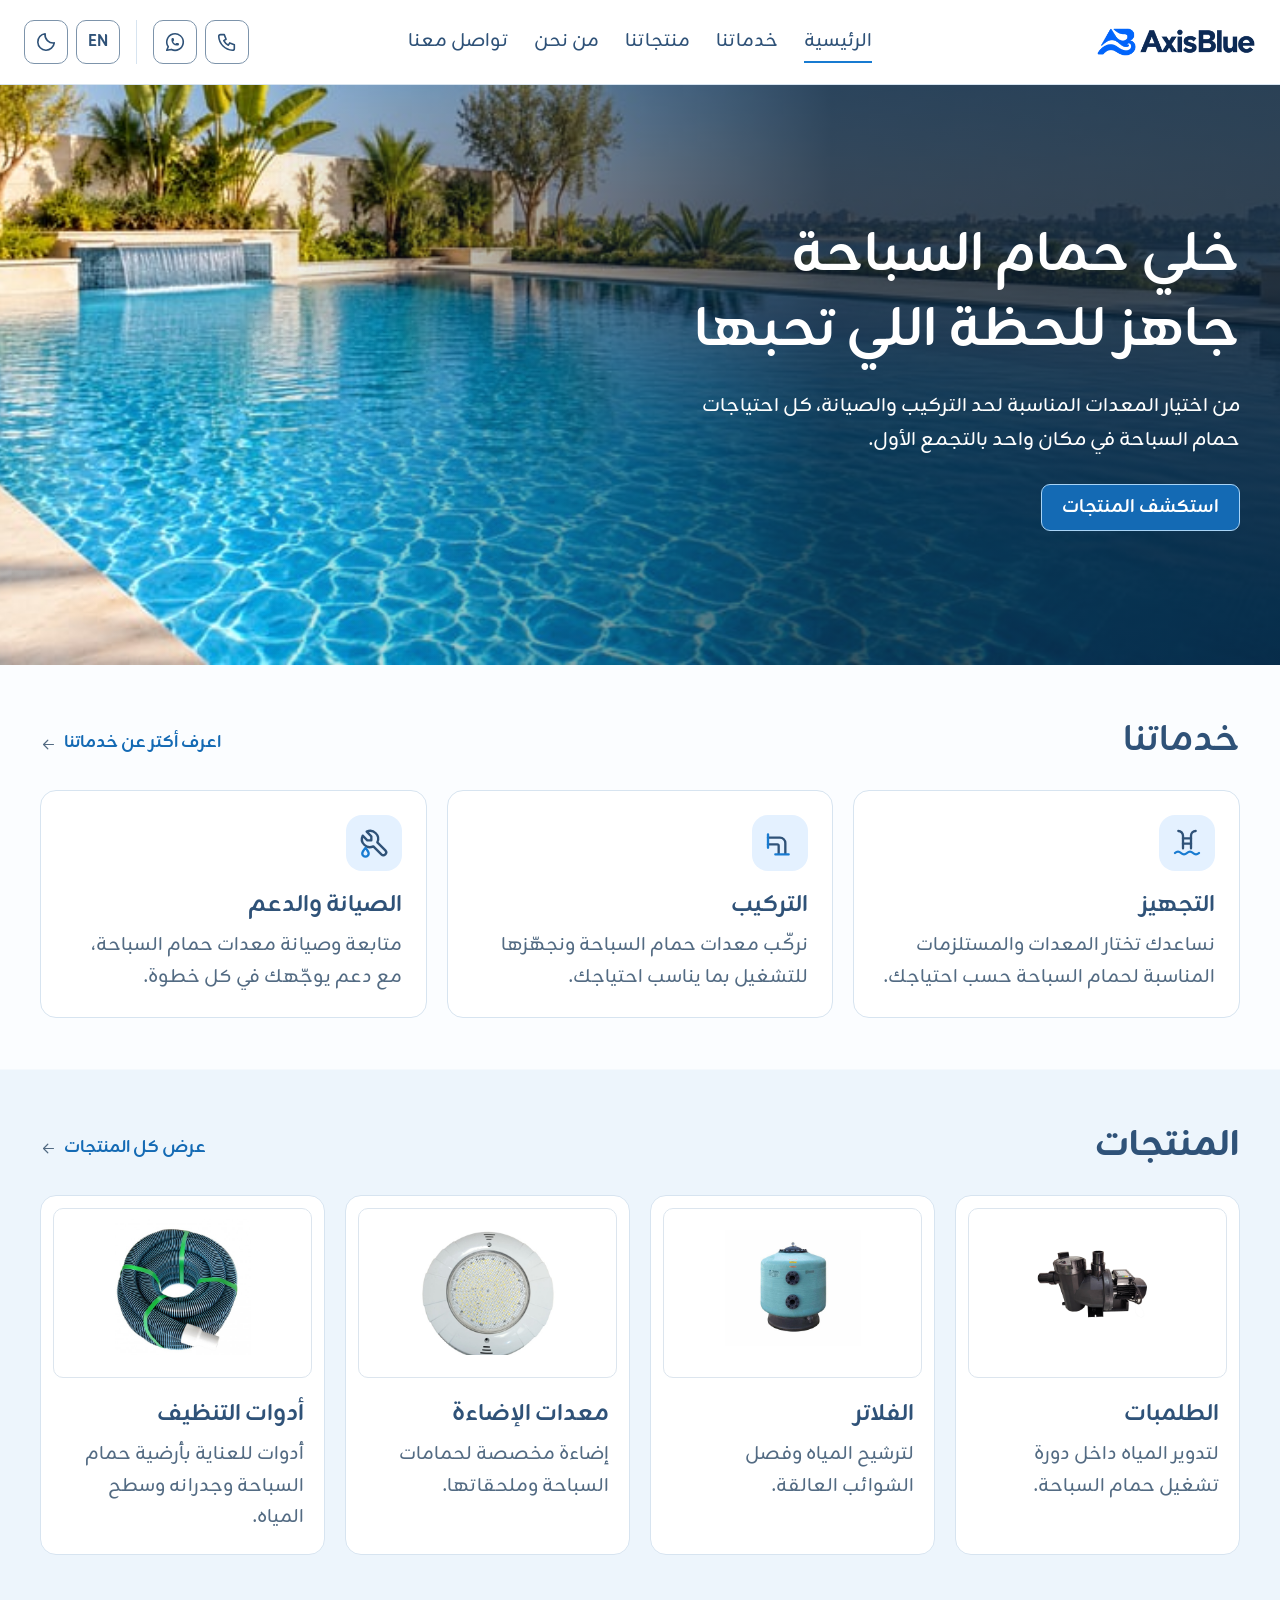
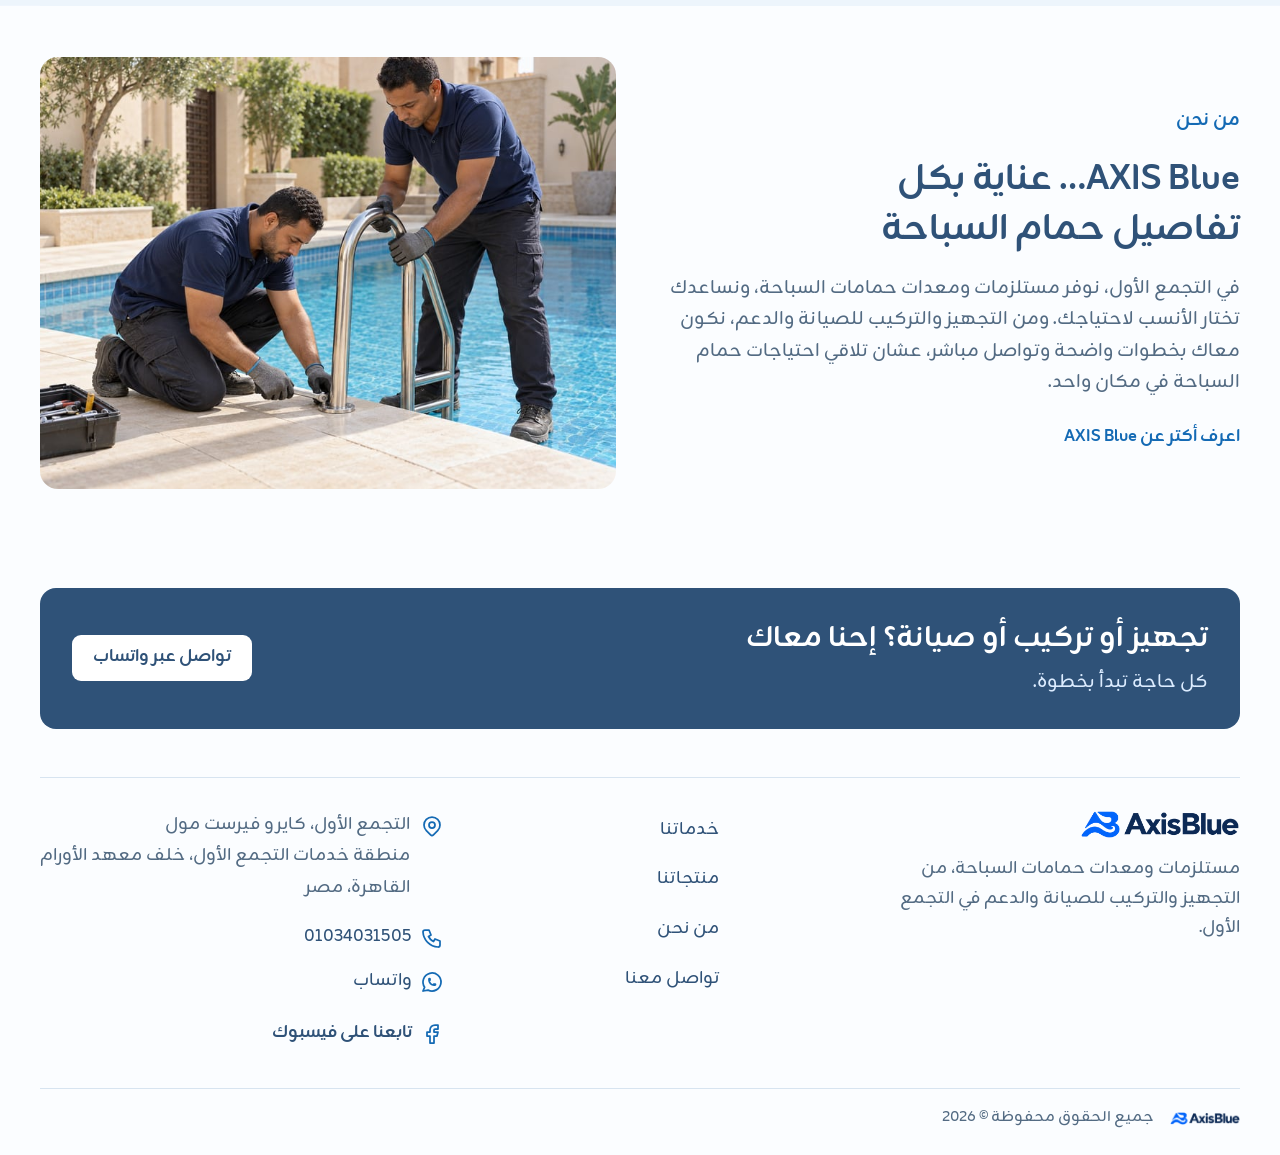
==== commit 19c914cc: "update" ====
--- a/index.html
+++ b/index.html
@@ -2,12 +2,13 @@
 <html lang="ar" dir="rtl">
 <head>
  <meta charset="utf-8"><meta name="viewport" content="width=device-width,initial-scale=1">
- <meta name="theme-color" content="#2F5278"><title>AXIS Blue | الرئيسية</title>
+ <meta name="theme-color" content="#2F5278"><title>AXIS Blue — الرئيسية</title>
+ <meta name="robots" content="index,follow,max-image-preview:large">
  <meta name="description" content="AXIS Blue لمستلزمات ومعدات حمامات السباحة في التجمع الأول: تجهيز، تركيب، صيانة ودعم لمساعدتك في اختيار المعدات والعناية بها.">
  <link rel="canonical" href="https://axisblue.vercel.app/index.html">
- <meta property="og:title" content="AXIS Blue | الرئيسية"><meta property="og:description" content="AXIS Blue لمستلزمات ومعدات حمامات السباحة في التجمع الأول: تجهيز، تركيب، صيانة ودعم لمساعدتك في اختيار المعدات والعناية بها."><meta property="og:type" content="website"><meta property="og:site_name" content="AXIS Blue"><meta property="og:locale" content="ar_EG"><meta property="og:locale:alternate" content="en_GB"><meta property="og:url" content="https://axisblue.vercel.app/index.html"><meta property="og:image" content="https://axisblue.vercel.app/assets/og-axis-blue.png"><meta property="og:image:secure_url" content="https://axisblue.vercel.app/assets/og-axis-blue.png"><meta property="og:image:type" content="image/png"><meta property="og:image:width" content="1200"><meta property="og:image:height" content="630"><meta property="og:image:alt" content="AXIS Blue — تجهيز وتركيب وصيانة ودعم حمامات السباحة">
- <meta name="twitter:card" content="summary_large_image"><meta name="twitter:title" content="AXIS Blue | الرئيسية"><meta name="twitter:description" content="AXIS Blue لمستلزمات ومعدات حمامات السباحة في التجمع الأول: تجهيز، تركيب، صيانة ودعم لمساعدتك في اختيار المعدات والعناية بها."><meta name="twitter:image" content="https://axisblue.vercel.app/assets/og-axis-blue.png"><meta name="twitter:image:alt" content="AXIS Blue — تجهيز وتركيب وصيانة ودعم حمامات السباحة">
- <link rel="alternate" hreflang="ar" href="https://axisblue.vercel.app/index.html"><link rel="alternate" hreflang="en" href="https://axisblue.vercel.app/en-index.html"><link rel="alternate" hreflang="x-default" href="https://axisblue.vercel.app/index.html"><link rel="icon" href="assets/favicon.png" type="image/png"><link rel="preload" href="assets/fonts/Zain-Regular.ttf" as="font" type="font/ttf" crossorigin><link rel="stylesheet" href="styles.css">
+ <meta property="og:title" content="AXIS Blue | مستلزمات وتركيب وصيانة حمامات السباحة"><meta property="og:description" content="AXIS Blue لمستلزمات ومعدات حمامات السباحة في التجمع الأول: تجهيز، تركيب، صيانة ودعم لمساعدتك في اختيار المعدات والعناية بها."><meta property="og:type" content="website"><meta property="og:site_name" content="AXIS Blue"><meta property="og:locale" content="ar_EG"><meta property="og:locale:alternate" content="en_GB"><meta property="og:url" content="https://axisblue.vercel.app/index.html"><meta property="og:image" content="https://axisblue.vercel.app/assets/og-axis-blue-v3.jpg"><meta property="og:image:secure_url" content="https://axisblue.vercel.app/assets/og-axis-blue-v3.jpg"><meta property="og:image:type" content="image/jpeg"><meta property="og:image:width" content="1200"><meta property="og:image:height" content="630"><meta property="og:image:alt" content="AXIS Blue — تجهيز وتركيب وصيانة ودعم حمامات السباحة">
+ <meta name="twitter:card" content="summary_large_image"><meta name="twitter:title" content="AXIS Blue | مستلزمات وتركيب وصيانة حمامات السباحة"><meta name="twitter:description" content="AXIS Blue لمستلزمات ومعدات حمامات السباحة في التجمع الأول: تجهيز، تركيب، صيانة ودعم لمساعدتك في اختيار المعدات والعناية بها."><meta name="twitter:image" content="https://axisblue.vercel.app/assets/og-axis-blue-v3.jpg"><meta name="twitter:image:alt" content="AXIS Blue — تجهيز وتركيب وصيانة ودعم حمامات السباحة">
+ <link rel="alternate" hreflang="ar" href="https://axisblue.vercel.app/index.html"><link rel="alternate" hreflang="en" href="https://axisblue.vercel.app/en-index.html"><link rel="alternate" hreflang="x-default" href="https://axisblue.vercel.app/index.html"><link rel="icon" href="assets/favicon.png" type="image/png"><link rel="preload" href="assets/fonts/Zain-400-arabic.woff2" as="font" type="font/woff2" crossorigin><link rel="preload" href="assets/fonts/Zain-400-latin.woff2" as="font" type="font/woff2" crossorigin><link rel="preload" href="assets/fonts/Zain-700-arabic.woff2" as="font" type="font/woff2" crossorigin><link rel="preload" href="assets/fonts/Zain-700-latin.woff2" as="font" type="font/woff2" crossorigin><link rel="stylesheet" href="styles.css">
  <script src="preferences.js"></script><script src="script.js" defer></script>
 </head>
 <body>
@@ -27,7 +28,7 @@
   <nav id="navigation" aria-label="التنقل الرئيسي"><a href="index.html" aria-current="page">الرئيسية</a><a href="services.html" >خدماتنا</a><a href="products.html" >منتجاتنا</a><a href="about.html" >من نحن</a><a href="contact.html" >تواصل معنا</a><div class="nav-contact"><div class="contact-links"><a href="tel:+201034031505"><svg class="ico contact-icon icon-phone" aria-hidden="true" focusable="false"><use href="#ax-phone"/></svg><bdi>01034031505</bdi></a><a class="whatsapp" href="https://wa.me/201034031505?text=%D9%85%D8%B1%D8%AD%D8%A8%D8%A7%D9%8B%20AXIS%20Blue%D8%8C%20%D8%A3%D9%88%D8%AF%20%D8%A7%D9%84%D8%A7%D8%B3%D8%AA%D9%81%D8%B3%D8%A7%D8%B1%20%D8%B9%D9%86%20%D8%A7%D9%84%D9%85%D9%86%D8%AA%D8%AC%D8%A7%D8%AA%20%D9%88%D8%A7%D9%84%D8%AE%D8%AF%D9%85%D8%A7%D8%AA." target="_blank" rel="noopener noreferrer"><svg class="ico contact-icon icon-whatsapp" aria-hidden="true" focusable="false"><use href="#ax-whatsapp"/></svg><span>واتساب</span></a></div></div></nav>
   <div class="header-tools" dir="rtl"><div class="header-contact"><a class="icon-button" href="tel:+201034031505" aria-label="اتصل بنا"><svg class="ico contact-icon icon-phone" aria-hidden="true" focusable="false"><use href="#ax-phone"/></svg></a><a class="icon-button whatsapp" href="https://wa.me/201034031505?text=%D9%85%D8%B1%D8%AD%D8%A8%D8%A7%D9%8B%20AXIS%20Blue%D8%8C%20%D8%A3%D9%88%D8%AF%20%D8%A7%D9%84%D8%A7%D8%B3%D8%AA%D9%81%D8%B3%D8%A7%D8%B1%20%D8%B9%D9%86%20%D8%A7%D9%84%D9%85%D9%86%D8%AA%D8%AC%D8%A7%D8%AA%20%D9%88%D8%A7%D9%84%D8%AE%D8%AF%D9%85%D8%A7%D8%AA." target="_blank" rel="noopener noreferrer" aria-label="تواصل عبر واتساب"><svg class="ico contact-icon icon-whatsapp" aria-hidden="true" focusable="false"><use href="#ax-whatsapp"/></svg></a></div><div class="preferences"><button class="preference-button language-toggle" aria-label="Switch to English" title="Switch to English" data-alternate="en-index.html" type="button"><span lang="en">EN</span></button><button class="preference-button theme-toggle" aria-label="تفعيل الوضع الداكن" data-dark-label="تفعيل الوضع الداكن" data-light-label="تفعيل الوضع الفاتح" type="button"><span class="theme-to-light"><svg class="icon-sun" viewBox="0 0 24 24" fill="none" stroke="currentColor" stroke-width="1.75" stroke-linecap="round" stroke-linejoin="round" aria-hidden="true"><circle cx="12" cy="12" r="4"/><path d="M12 1v2m0 18v2M1 12h2m18 0h2M4 4l2 2m12 12 2 2M4 20l2-2M18 6l2-2"/></svg></span><span class="theme-to-dark"><svg class="icon-moon" viewBox="0 0 24 24" fill="none" stroke="currentColor" stroke-width="1.75" stroke-linecap="round" stroke-linejoin="round" aria-hidden="true"><path d="M21 13A9 9 0 0 1 11 3 9 9 0 1 0 21 13Z"/></svg></span></button></div></div>
  </div></header>
- <main id="main"><section id="home" class="hero" aria-labelledby="hero-title"><figure class="hero-image"><img src="assets/pool-hero-v3-1600.jpg" srcset="assets/pool-hero-v3-800.jpg 800w, assets/pool-hero-v3-1600.jpg 1600w" sizes="100vw" alt="حمام سباحة حديث بمياه زرقاء صافية في ضوء النهار" width="1600" height="650" fetchpriority="high"></figure><span class="water-reflection" aria-hidden="true"></span><div class="container hero-content"><div class="hero-copy"><h1 id="hero-title">خلي حمام السباحة جاهز للحظة اللي تحبها</h1><p>من اختيار المعدات المناسبة لحد التركيب والصيانة، كل احتياجات حمام السباحة في مكان واحد بالتجمع الأول.</p><div class="actions"><a class="button primary" href="products.html">استكشف المنتجات</a></div></div></div></section><section id="services" class="service-section container section"><div class="section-heading"><h2>خدماتنا</h2><a class="text-link" href="services.html">اعرف أكتر عن خدماتنا</a></div><div class="service-grid"><article><span class="service-symbol"><svg class="ico service-icon icon-setup" aria-hidden="true" focusable="false"><use href="#ax-setup"/></svg></span><h3>التجهيز</h3><p>نساعدك تختار المعدات والمستلزمات المناسبة لحمام السباحة حسب احتياجك.</p></article><article><span class="service-symbol"><svg class="ico service-icon icon-install" aria-hidden="true" focusable="false"><use href="#ax-install"/></svg></span><h3>التركيب</h3><p>نركّب معدات حمام السباحة ونجهّزها للتشغيل بما يناسب احتياجك.</p></article><article><span class="service-symbol"><svg class="ico service-icon icon-support" aria-hidden="true" focusable="false"><use href="#ax-support"/></svg></span><h3>الصيانة والدعم</h3><p>متابعة وصيانة معدات حمام السباحة، مع دعم يوجّهك في كل خطوة.</p></article></div></section><section id="products" class="section container"><div class="section-heading"><div><h2>المنتجات</h2><p class="intro-label">ابدأ من المكان المناسب</p></div><a class="text-link" href="products.html">عرض كل المنتجات</a></div><div class="category-grid home-products"><a class="category-card" href="products.html?category=pumps"><div class="category-image"><img src="assets/products/73649e9844cd891f.png" alt="الطلمبات" width="400" height="400" loading="lazy"></div><div class="card-copy"><h3>الطلمبات</h3><p>لتدوير المياه داخل دورة تشغيل حمام السباحة.</p></div></a><a class="category-card" href="products.html?category=filters"><div class="category-image"><img src="assets/products/137ac72741a8fdad.jpg" alt="الفلاتر" width="400" height="400" loading="lazy"></div><div class="card-copy"><h3>الفلاتر</h3><p>لترشيح المياه وفصل الشوائب العالقة.</p></div></a><a class="category-card" href="products.html?category=lighting-equipment"><div class="category-image"><img src="assets/products/f1c383467c947972.jpeg" alt="معدات الإضاءة" width="400" height="400" loading="lazy"></div><div class="card-copy"><h3>معدات الإضاءة</h3><p>إضاءة مخصصة لحمامات السباحة وملحقاتها.</p></div></a><a class="category-card" href="products.html?category=cleaning-tools"><div class="category-image"><img src="assets/products/582154ab329c4e2d.jpg" alt="أدوات التنظيف" width="400" height="400" loading="lazy"></div><div class="card-copy"><h3>أدوات التنظيف</h3><p>أدوات للعناية بأرضية حمام السباحة وجدرانه وسطح المياه.</p></div></a></div></section><section id="about" class="container about-layout section home-about"><div><p class="intro-label">من نحن</p><h2>AXIS Blue… عناية بكل تفاصيل حمام السباحة</h2><p>في التجمع الأول، نوفر مستلزمات ومعدات حمامات السباحة، ونساعدك تختار الأنسب لاحتياجك. ومن التجهيز والتركيب للصيانة والدعم، نكون معاك بخطوات واضحة وتواصل مباشر، عشان تلاقي احتياجات حمام السباحة في مكان واحد.</p><a class="text-link" href="about.html">اعرف أكتر عن AXIS Blue</a></div><figure class="about-image"><img src="assets/team-installation-1400.jpg" srcset="assets/team-installation-800.jpg 800w, assets/team-installation-1400.jpg 1400w" sizes="(max-width: 800px) 100vw, 50vw" alt="مشهد توضيحي لفنيين يركبان سلم حمام سباحة" width="1400" height="1050" loading="lazy"></figure></section><section id="contact" class="contact-band container"><div><h2>تجهيز أو تركيب أو صيانة؟ إحنا معاك</h2><p>كل حاجة تبدأ بخطوة.</p></div><a class="button whatsapp light" href="https://wa.me/201034031505?text=%D9%85%D8%B1%D8%AD%D8%A8%D8%A7%D9%8B%20AXIS%20Blue%D8%8C%20%D8%A3%D9%88%D8%AF%20%D8%A7%D9%84%D8%A7%D8%B3%D8%AA%D9%81%D8%B3%D8%A7%D8%B1%20%D8%B9%D9%86%20%D8%AA%D8%AC%D9%87%D9%8A%D8%B2%20%D9%88%D8%AA%D8%B1%D9%83%D9%8A%D8%A8%20%D9%88%D8%B5%D9%8A%D8%A7%D9%86%D8%A9%20%D9%85%D8%B9%D8%AF%D8%A7%D8%AA%20%D8%AD%D9%85%D8%A7%D9%85%D8%A7%D8%AA%20%D8%A7%D9%84%D8%B3%D8%A8%D8%A7%D8%AD%D8%A9." target="_blank" rel="noopener noreferrer">تواصل عبر واتساب</a></section></main>
- <footer class="site-footer container"><div class="footer-identity"><a class="footer-brand" href="index.html"><picture><img class="logo-light" src="assets/logo-web.png" alt="شعار AXIS Blue لمستلزمات حمامات السباحة" width="1204" height="220"><img class="logo-dark" src="assets/logo-dark-web.png" alt="شعار AXIS Blue لمستلزمات حمامات السباحة" width="1204" height="220"></picture></a><p>مستلزمات ومعدات حمامات السباحة، من التجهيز والتركيب للصيانة والدعم في التجمع الأول.</p></div><nav aria-label="روابط الصفحات"><a href="services.html">خدماتنا</a><a href="products.html">منتجاتنا</a><a href="about.html">من نحن</a><a href="contact.html">تواصل معنا</a></nav><div class="footer-contact"><p class="footer-address"><svg class="ico contact-icon icon-location" aria-hidden="true" focusable="false"><use href="#ax-pin"/></svg><span>التجمع الأول، كايرو فيرست مول<br>منطقة خدمات التجمع الأول، خلف معهد الأورام<br>القاهرة، مصر</span></p><div class="contact-links"><a href="tel:+201034031505"><svg class="ico contact-icon icon-phone" aria-hidden="true" focusable="false"><use href="#ax-phone"/></svg><bdi>01034031505</bdi></a><a class="whatsapp" href="https://wa.me/201034031505?text=%D9%85%D8%B1%D8%AD%D8%A8%D8%A7%D9%8B%20AXIS%20Blue%D8%8C%20%D8%A3%D9%88%D8%AF%20%D8%A7%D9%84%D8%A7%D8%B3%D8%AA%D9%81%D8%B3%D8%A7%D8%B1%20%D8%B9%D9%86%20%D8%A7%D9%84%D9%85%D9%86%D8%AA%D8%AC%D8%A7%D8%AA%20%D9%88%D8%A7%D9%84%D8%AE%D8%AF%D9%85%D8%A7%D8%AA." target="_blank" rel="noopener noreferrer"><svg class="ico contact-icon icon-whatsapp" aria-hidden="true" focusable="false"><use href="#ax-whatsapp"/></svg><span>واتساب</span></a></div><a class="social-link facebook" href="https://web.facebook.com/profile.php?id=61584932767330" target="_blank" rel="noopener noreferrer"><svg class="ico contact-icon icon-facebook" aria-hidden="true" focusable="false"><use href="#ax-facebook"/></svg><span>تابعنا على فيسبوك</span></a></div><div class="copyright"><span class="copyright-brand"><picture><img class="logo-light" src="assets/logo-web.png" alt="شعار AXIS Blue لمستلزمات حمامات السباحة" width="1204" height="220"><img class="logo-dark" src="assets/logo-dark-web.png" alt="شعار AXIS Blue لمستلزمات حمامات السباحة" width="1204" height="220"></picture></span><p>جميع الحقوق محفوظة © 2026</p></div></footer>
+ <main id="main"><section id="home" class="hero" aria-labelledby="hero-title"><figure class="hero-image"><picture><source media="(min-width:1001px)" srcset="assets/pool-hero-desktop-1100.jpg 1100w, assets/pool-hero-desktop-1600.jpg 1600w" sizes="100vw"><img src="assets/pool-hero-v3-1600.jpg" srcset="assets/pool-hero-v3-800.jpg 800w, assets/pool-hero-v3-1600.jpg 1600w" sizes="100vw" alt="حمام سباحة حديث بمياه زرقاء صافية في ضوء النهار" width="1600" height="650" fetchpriority="high"></picture></figure><span class="water-reflection" aria-hidden="true"></span><div class="container hero-content"><div class="hero-copy"><h1 id="hero-title">خلي حمام السباحة جاهز للحظة اللي تحبها</h1><p>من اختيار المعدات المناسبة لحد التركيب والصيانة، كل احتياجات حمام السباحة في مكان واحد بالتجمع الأول.</p><div class="actions"><a class="button primary" href="products.html">استكشف المنتجات</a></div></div></div></section><section id="services" class="service-section container section"><div class="section-heading"><h2>خدماتنا</h2><a class="text-link section-more" href="services.html"><span>اعرف أكتر عن خدماتنا</span><svg class="link-arrow" viewBox="0 0 24 24" fill="none" stroke="currentColor" stroke-width="1.7" stroke-linecap="round" stroke-linejoin="round" aria-hidden="true" focusable="false"><path d="M19 12H5m6-6-6 6 6 6"/></svg></a></div><div class="service-grid"><article><span class="service-symbol"><svg class="ico service-icon icon-setup" aria-hidden="true" focusable="false"><use href="#ax-setup"/></svg></span><h3>التجهيز</h3><p>نساعدك تختار المعدات والمستلزمات المناسبة لحمام السباحة حسب احتياجك.</p></article><article><span class="service-symbol"><svg class="ico service-icon icon-install" aria-hidden="true" focusable="false"><use href="#ax-install"/></svg></span><h3>التركيب</h3><p>نركّب معدات حمام السباحة ونجهّزها للتشغيل بما يناسب احتياجك.</p></article><article><span class="service-symbol"><svg class="ico service-icon icon-support" aria-hidden="true" focusable="false"><use href="#ax-support"/></svg></span><h3>الصيانة والدعم</h3><p>متابعة وصيانة معدات حمام السباحة، مع دعم يوجّهك في كل خطوة.</p></article></div></section><section id="products" class="section container"><div class="section-heading"><div><h2>المنتجات</h2></div><a class="text-link section-more" href="products.html"><span>عرض كل المنتجات</span><svg class="link-arrow" viewBox="0 0 24 24" fill="none" stroke="currentColor" stroke-width="1.7" stroke-linecap="round" stroke-linejoin="round" aria-hidden="true" focusable="false"><path d="M19 12H5m6-6-6 6 6 6"/></svg></a></div><div class="category-grid home-products"><a class="category-card" href="products.html?category=pumps"><div class="category-image"><img src="assets/products/73649e9844cd891f.png" alt="الطلمبات" width="400" height="400" loading="lazy"></div><div class="card-copy"><h3>الطلمبات</h3><p>لتدوير المياه داخل دورة تشغيل حمام السباحة.</p></div></a><a class="category-card" href="products.html?category=filters"><div class="category-image"><img src="assets/products/137ac72741a8fdad.jpg" alt="الفلاتر" width="400" height="400" loading="lazy"></div><div class="card-copy"><h3>الفلاتر</h3><p>لترشيح المياه وفصل الشوائب العالقة.</p></div></a><a class="category-card" href="products.html?category=lighting-equipment"><div class="category-image"><img src="assets/products/f1c383467c947972.jpeg" alt="معدات الإضاءة" width="400" height="400" loading="lazy"></div><div class="card-copy"><h3>معدات الإضاءة</h3><p>إضاءة مخصصة لحمامات السباحة وملحقاتها.</p></div></a><a class="category-card" href="products.html?category=cleaning-tools"><div class="category-image"><img src="assets/products/582154ab329c4e2d.jpg" alt="أدوات التنظيف" width="400" height="400" loading="lazy"></div><div class="card-copy"><h3>أدوات التنظيف</h3><p>أدوات للعناية بأرضية حمام السباحة وجدرانه وسطح المياه.</p></div></a></div></section><section id="about" class="container about-layout section home-about"><div><p class="intro-label">من نحن</p><h2>AXIS Blue… عناية بكل تفاصيل حمام السباحة</h2><p>في التجمع الأول، نوفر مستلزمات ومعدات حمامات السباحة، ونساعدك تختار الأنسب لاحتياجك. ومن التجهيز والتركيب للصيانة والدعم، نكون معاك بخطوات واضحة وتواصل مباشر، عشان تلاقي احتياجات حمام السباحة في مكان واحد.</p><a class="text-link" href="about.html">اعرف أكتر عن AXIS Blue</a></div><figure class="about-image"><img src="assets/team-installation-1400.jpg" srcset="assets/team-installation-800.jpg 800w, assets/team-installation-1400.jpg 1400w" sizes="(max-width: 800px) 100vw, 50vw" alt="مشهد توضيحي لفنيين يركبان سلم حمام سباحة" width="1400" height="1050" loading="lazy"></figure></section><section id="contact" class="contact-band container"><div><h2>تجهيز أو تركيب أو صيانة؟ إحنا معاك</h2><p>كل حاجة تبدأ بخطوة.</p></div><a class="button whatsapp light" href="https://wa.me/201034031505?text=%D9%85%D8%B1%D8%AD%D8%A8%D8%A7%D9%8B%20AXIS%20Blue%D8%8C%20%D8%A3%D9%88%D8%AF%20%D8%A7%D9%84%D8%A7%D8%B3%D8%AA%D9%81%D8%B3%D8%A7%D8%B1%20%D8%B9%D9%86%20%D8%AA%D8%AC%D9%87%D9%8A%D8%B2%20%D9%88%D8%AA%D8%B1%D9%83%D9%8A%D8%A8%20%D9%88%D8%B5%D9%8A%D8%A7%D9%86%D8%A9%20%D9%85%D8%B9%D8%AF%D8%A7%D8%AA%20%D8%AD%D9%85%D8%A7%D9%85%D8%A7%D8%AA%20%D8%A7%D9%84%D8%B3%D8%A8%D8%A7%D8%AD%D8%A9." target="_blank" rel="noopener noreferrer">تواصل عبر واتساب</a></section></main>
+ <footer class="site-footer container"><div class="footer-identity"><a class="footer-brand" href="index.html"><picture><img class="logo-light" src="assets/logo-web.png" alt="شعار AXIS Blue لمستلزمات حمامات السباحة" width="1204" height="220"><img class="logo-dark" src="assets/logo-dark-web.png" alt="شعار AXIS Blue لمستلزمات حمامات السباحة" width="1204" height="220"></picture></a><p>مستلزمات ومعدات حمامات السباحة، من التجهيز والتركيب للصيانة والدعم في التجمع الأول.</p></div><nav aria-label="روابط الصفحات"><h2 class="mobile-footer-heading">روابط الموقع</h2><a href="services.html">خدماتنا</a><a href="products.html">منتجاتنا</a><a href="about.html">من نحن</a><a href="contact.html">تواصل معنا</a></nav><div class="footer-contact"><h2 class="mobile-footer-heading">تواصل معنا</h2><p class="footer-address"><svg class="ico contact-icon icon-location" aria-hidden="true" focusable="false"><use href="#ax-pin"/></svg><span>التجمع الأول، كايرو فيرست مول<br>منطقة خدمات التجمع الأول، خلف معهد الأورام<br>القاهرة، مصر</span></p><div class="contact-links"><a href="tel:+201034031505"><svg class="ico contact-icon icon-phone" aria-hidden="true" focusable="false"><use href="#ax-phone"/></svg><bdi>01034031505</bdi></a><a class="whatsapp" href="https://wa.me/201034031505?text=%D9%85%D8%B1%D8%AD%D8%A8%D8%A7%D9%8B%20AXIS%20Blue%D8%8C%20%D8%A3%D9%88%D8%AF%20%D8%A7%D9%84%D8%A7%D8%B3%D8%AA%D9%81%D8%B3%D8%A7%D8%B1%20%D8%B9%D9%86%20%D8%A7%D9%84%D9%85%D9%86%D8%AA%D8%AC%D8%A7%D8%AA%20%D9%88%D8%A7%D9%84%D8%AE%D8%AF%D9%85%D8%A7%D8%AA." target="_blank" rel="noopener noreferrer"><svg class="ico contact-icon icon-whatsapp" aria-hidden="true" focusable="false"><use href="#ax-whatsapp"/></svg><span>واتساب</span></a></div><a class="social-link facebook" href="https://web.facebook.com/profile.php?id=61584932767330" target="_blank" rel="noopener noreferrer"><svg class="ico contact-icon icon-facebook" aria-hidden="true" focusable="false"><use href="#ax-facebook"/></svg><span>تابعنا على فيسبوك</span></a></div><div class="copyright"><span class="copyright-brand"><picture><img class="logo-light" src="assets/logo-web.png" alt="شعار AXIS Blue لمستلزمات حمامات السباحة" width="1204" height="220"><img class="logo-dark" src="assets/logo-dark-web.png" alt="شعار AXIS Blue لمستلزمات حمامات السباحة" width="1204" height="220"></picture></span><p>جميع الحقوق محفوظة © 2026</p></div></footer>
 
 </body></html>
--- a/styles.css
+++ b/styles.css
@@ -1,6 +1,58 @@
-@font-face{font-family:Zain;src:url('assets/fonts/Zain-Regular.ttf') format('truetype');font-weight:400;font-style:normal;font-display:swap}
-@font-face{font-family:Zain;src:url('assets/fonts/Zain-Bold.ttf') format('truetype');font-weight:700;font-style:normal;font-display:swap}
-@font-face{font-family:Zain;src:url('assets/fonts/Zain-ExtraBold.ttf') format('truetype');font-weight:800;font-style:normal;font-display:swap}
+/* arabic */
+@font-face {
+  font-family: 'Zain';
+  font-style: normal;
+  font-weight: 400;
+  font-display: block;
+  src: url(assets/fonts/Zain-400-arabic.woff2) format('woff2');
+  unicode-range: U+0600-06FF, U+0750-077F, U+0870-0891, U+0897-08E1, U+08E3-08FF, U+200C-200E, U+2010-2011, U+204F, U+2E41, U+FB50-FDFF, U+FE70-FE74, U+FE76-FEFC, U+102E0-102FB, U+10E60-10E7E, U+10EC2-10EC7, U+10EC9-10EEE, U+10EF0-10EFF, U+1EE00-1EE03, U+1EE05-1EE1F, U+1EE21-1EE22, U+1EE24, U+1EE27, U+1EE29-1EE32, U+1EE34-1EE37, U+1EE39, U+1EE3B, U+1EE42, U+1EE47, U+1EE49, U+1EE4B, U+1EE4D-1EE4F, U+1EE51-1EE52, U+1EE54, U+1EE57, U+1EE59, U+1EE5B, U+1EE5D, U+1EE5F, U+1EE61-1EE62, U+1EE64, U+1EE67-1EE6A, U+1EE6C-1EE72, U+1EE74-1EE77, U+1EE79-1EE7C, U+1EE7E, U+1EE80-1EE89, U+1EE8B-1EE9B, U+1EEA1-1EEA3, U+1EEA5-1EEA9, U+1EEAB-1EEBB, U+1EEF0-1EEF1;
+}
+/* latin */
+@font-face {
+  font-family: 'Zain';
+  font-style: normal;
+  font-weight: 400;
+  font-display: block;
+  src: url(assets/fonts/Zain-400-latin.woff2) format('woff2');
+  unicode-range: U+0000-00FF, U+0131, U+0152-0153, U+02BB-02BC, U+02C6, U+02DA, U+02DC, U+0304, U+0308, U+0329, U+2000-206F, U+20AC, U+2122, U+2191, U+2193, U+2212, U+2215, U+FEFF, U+FFFD;
+}
+/* arabic */
+@font-face {
+  font-family: 'Zain';
+  font-style: normal;
+  font-weight: 700;
+  font-display: block;
+  src: url(assets/fonts/Zain-700-arabic.woff2) format('woff2');
+  unicode-range: U+0600-06FF, U+0750-077F, U+0870-0891, U+0897-08E1, U+08E3-08FF, U+200C-200E, U+2010-2011, U+204F, U+2E41, U+FB50-FDFF, U+FE70-FE74, U+FE76-FEFC, U+102E0-102FB, U+10E60-10E7E, U+10EC2-10EC7, U+10EC9-10EEE, U+10EF0-10EFF, U+1EE00-1EE03, U+1EE05-1EE1F, U+1EE21-1EE22, U+1EE24, U+1EE27, U+1EE29-1EE32, U+1EE34-1EE37, U+1EE39, U+1EE3B, U+1EE42, U+1EE47, U+1EE49, U+1EE4B, U+1EE4D-1EE4F, U+1EE51-1EE52, U+1EE54, U+1EE57, U+1EE59, U+1EE5B, U+1EE5D, U+1EE5F, U+1EE61-1EE62, U+1EE64, U+1EE67-1EE6A, U+1EE6C-1EE72, U+1EE74-1EE77, U+1EE79-1EE7C, U+1EE7E, U+1EE80-1EE89, U+1EE8B-1EE9B, U+1EEA1-1EEA3, U+1EEA5-1EEA9, U+1EEAB-1EEBB, U+1EEF0-1EEF1;
+}
+/* latin */
+@font-face {
+  font-family: 'Zain';
+  font-style: normal;
+  font-weight: 700;
+  font-display: block;
+  src: url(assets/fonts/Zain-700-latin.woff2) format('woff2');
+  unicode-range: U+0000-00FF, U+0131, U+0152-0153, U+02BB-02BC, U+02C6, U+02DA, U+02DC, U+0304, U+0308, U+0329, U+2000-206F, U+20AC, U+2122, U+2191, U+2193, U+2212, U+2215, U+FEFF, U+FFFD;
+}
+/* arabic */
+@font-face {
+  font-family: 'Zain';
+  font-style: normal;
+  font-weight: 800;
+  font-display: block;
+  src: url(assets/fonts/Zain-800-arabic.woff2) format('woff2');
+  unicode-range: U+0600-06FF, U+0750-077F, U+0870-0891, U+0897-08E1, U+08E3-08FF, U+200C-200E, U+2010-2011, U+204F, U+2E41, U+FB50-FDFF, U+FE70-FE74, U+FE76-FEFC, U+102E0-102FB, U+10E60-10E7E, U+10EC2-10EC7, U+10EC9-10EEE, U+10EF0-10EFF, U+1EE00-1EE03, U+1EE05-1EE1F, U+1EE21-1EE22, U+1EE24, U+1EE27, U+1EE29-1EE32, U+1EE34-1EE37, U+1EE39, U+1EE3B, U+1EE42, U+1EE47, U+1EE49, U+1EE4B, U+1EE4D-1EE4F, U+1EE51-1EE52, U+1EE54, U+1EE57, U+1EE59, U+1EE5B, U+1EE5D, U+1EE5F, U+1EE61-1EE62, U+1EE64, U+1EE67-1EE6A, U+1EE6C-1EE72, U+1EE74-1EE77, U+1EE79-1EE7C, U+1EE7E, U+1EE80-1EE89, U+1EE8B-1EE9B, U+1EEA1-1EEA3, U+1EEA5-1EEA9, U+1EEAB-1EEBB, U+1EEF0-1EEF1;
+}
+/* latin */
+@font-face {
+  font-family: 'Zain';
+  font-style: normal;
+  font-weight: 800;
+  font-display: block;
+  src: url(assets/fonts/Zain-800-latin.woff2) format('woff2');
+  unicode-range: U+0000-00FF, U+0131, U+0152-0153, U+02BB-02BC, U+02C6, U+02DA, U+02DC, U+0304, U+0308, U+0329, U+2000-206F, U+20AC, U+2122, U+2191, U+2193, U+2212, U+2215, U+FEFF, U+FFFD;
+}
+
 
 :root{
  --blue:#187BD1;--navy:#2F5278;--bg:#fbfdff;--panel:#fff;--tint:#edf5fc;
@@ -127,6 +179,7 @@
 .page-intro>p:last-child{max-width:65ch;font-size:var(--body-size)}
 .catalog{padding-block:28px 0}
 .catalog-note{max-width:820px;background:var(--tint);padding:16px 20px;border-inline-start:3px solid var(--blue);font-size:var(--body-size);margin-bottom:24px}
+.catalog>.catalog-note{max-width:none;font-size:17px}
 .catalog-all{margin-top:28px;text-align:center}
 .catalog-heading{display:flex;align-items:center;justify-content:space-between;gap:20px;margin-block:20px}
 .catalog-tools{display:grid;grid-template-columns:1fr 2fr;gap:16px;margin-bottom:24px}
@@ -134,6 +187,7 @@
 input,select{width:100%;min-width:0;border:1px solid var(--control-line);border-radius:9px;background:var(--panel);color:var(--ink);min-height:46px;padding:8px 12px}
 input::placeholder{color:var(--muted);opacity:1}
 .pagination{display:flex;justify-content:center;gap:8px;flex-wrap:wrap;margin-block:28px}
+.pagination-gap{display:grid;place-items:center;min-width:20px;height:44px;font-size:22px;color:var(--muted);user-select:none}
 .pagination button{width:44px;height:44px;border:1px solid var(--control-line);background:var(--panel);color:var(--ink);border-radius:9px}
 .pagination button[aria-current]{background:var(--navy);color:#fff}
 .pagination button:hover{border-color:var(--blue);background:var(--hover);color:var(--ink)}
@@ -234,8 +288,8 @@
 .contact-details h2{font-size:22px;line-height:1.4;color:inherit}
 .contact-action .contact-icon{margin-top:1px}
 .contact-band .button:not(:has(svg)){font-size:17px;text-align:center}
-.contact-action .phone-number{display:block;font-size:clamp(28px,calc(25px + .7vw),35px);line-height:1.5;margin-top:10px;color:inherit}
-.contact-prompt{font-weight:700;color:inherit}
+.contact-action .phone-number{display:block;font-size:var(--body-size);font-weight:400;line-height:1.6;margin-top:12px;color:inherit}
+.contact-prompt{font-size:var(--body-size);font-weight:700;line-height:1.6;color:inherit}
 .contact-details .social-link{display:flex;align-items:center;gap:14px;min-height:44px}
 .header-inner nav>a:hover,.header-inner nav>a:focus-visible,.header-inner nav>a[aria-current]{background:transparent;color:inherit}
 .header-contact{padding-inline:0 14px;border-inline-start:0;border-inline-end:1px solid var(--line)}
@@ -368,3 +422,81 @@
 .contact-action:is(:hover,:focus-visible) svg.contact-icon{color:var(--hover-accent)}
 svg.contact-icon{transition:color .18s}
 .header-inner nav>a:not([aria-current]):is(:hover,:focus-visible)::after{background:var(--hover-accent)}
+
+/* Progressive document navigation; reduced-motion users keep instant navigation. */
+@view-transition{navigation:auto}
+::view-transition-old(root),::view-transition-new(root){animation-duration:120ms}
+@media(prefers-reduced-motion:reduce){@view-transition{navigation:none}::view-transition-group(*),::view-transition-old(*),::view-transition-new(*){animation:none!important}}
+
+.mobile-footer-heading{display:none}
+
+/* Phone layouts only. Tablet and desktop retain the approved presentation. */
+@media(max-width:600px){
+ :root{--body-size:16.5px;--secondary-size:14px;--section-space:30px}
+ h1{font-size:28px}h2{font-size:25px}h3{font-size:20px}
+ .text-link{font-size:15.5px}
+ .header-inner{grid-template-columns:minmax(0,1fr) auto 44px;min-height:66px;padding-block:10px;gap:6px}
+ .brand{grid-column:1;grid-row:1;width:132px;max-width:100%}
+ .header-tools{grid-column:2;grid-row:1;gap:0;justify-self:end}
+ .header-tools .header-contact{display:none}
+ .preferences{gap:4px}
+ .menu-toggle{grid-column:3;grid-row:1}
+ .preference-button,.menu-toggle{border-radius:8px;font-size:15px}
+ .preference-button svg,.menu-toggle svg{width:18px;height:18px}
+ .header-inner nav{grid-column:1/-1;grid-row:2;padding-top:10px}
+ .header-inner nav>a{font-size:17px}
+ .header-inner .nav-contact{display:block;border-top:1px solid var(--line);padding-top:12px;margin-top:6px}
+ .nav-contact .contact-links{display:grid;grid-template-columns:repeat(2,minmax(0,1fr));gap:8px;margin:0}
+ .nav-contact .contact-links a{justify-content:center;gap:6px;min-height:44px;padding:8px 4px;border:1px solid var(--line);border-radius:8px;font-size:15px}
+ .nav-contact svg.ico{width:20px;height:20px}
+ .hero h1{font-size:clamp(30px,8vw,34px);line-height:1.4}
+ html[lang="en"] .hero h1{font-size:clamp(29px,7.7vw,33px);line-height:1.25}
+ .hero-copy>p:not(.intro-label){font-size:16.5px;line-height:1.75}
+ .hero .button{font-size:16px}
+ .section-heading{margin-bottom:18px}
+ .service-grid article{padding:18px}
+ .service-grid p{line-height:1.75}
+ .service-symbol{width:48px;height:48px;border-radius:12px;margin-bottom:14px}
+ .service-symbol svg.service-icon{width:28px;height:28px}
+ .service-detail{padding:20px}
+ .service-detail h2{font-size:24px}
+ .category-card,.product-card{display:grid;grid-template-columns:minmax(0,1fr) 88px;align-items:center;gap:12px;padding:14px 12px}
+ .category-card .card-copy,.product-card .card-copy{grid-column:1;grid-row:1;padding:0;min-width:0}
+ .category-image,.product-image{grid-column:2;grid-row:1;width:88px;height:96px;margin:0;padding:8px;border:0;border-radius:9px}
+ .category-image img,.product-image img{top:0}
+ .category-card h3{font-size:20px;margin-bottom:5px}
+ .category-card p{font-size:16px;line-height:1.65}
+ .product-card{align-items:start}
+ .product-card h3{font-size:18px;line-height:1.55;margin-bottom:4px}
+ .product-card .product-code{font-size:14px;margin-bottom:5px}
+ .product-card p{font-size:15px;line-height:1.65;margin-top:6px}
+ .contact-band{padding:18px 16px;gap:12px;margin-block:28px;align-items:flex-start}
+ .contact-band h2{font-size:clamp(16px,4.7vw,21px);line-height:1.6;max-width:none;text-wrap:wrap}
+ html[lang="ar"] .contact-band h2{white-space:nowrap}
+ .contact-band p{font-size:14.5px;line-height:1.6;margin-top:4px}
+ .contact-band .button,.contact-band .button:not(:has(svg)){font-size:15px;min-height:44px;padding:8px 16px}
+ .site-footer{gap:22px;padding-block:24px;font-size:16px}
+ .footer-brand{width:140px;margin-bottom:12px}
+ .footer-identity>p{font-size:16px;line-height:1.75;max-width:36ch}
+ .site-footer nav{display:grid;grid-template-columns:repeat(2,minmax(0,1fr));gap:2px 16px;width:100%;justify-self:stretch;border-block:1px solid var(--line);padding-block:18px}
+ .mobile-footer-heading{display:block;font-size:16px;font-weight:700;line-height:1.5;margin:0 0 12px}
+ .site-footer nav .mobile-footer-heading{grid-column:1/-1;margin-bottom:6px}
+ .site-footer nav a{display:flex;align-items:center;min-height:44px;font-size:16px;padding-block:6px}
+ .footer-address{font-size:15.5px;line-height:1.75}
+ .footer-contact svg.ico{width:22px;height:22px}
+ .footer-contact .contact-links{margin-top:10px}
+ .footer-contact .contact-links a,.footer-contact .social-link{font-size:16px;min-height:44px}
+ .footer-contact .social-link{margin-top:0}
+ .copyright{gap:8px;padding-top:18px}
+ .copyright p{font-size:13px}
+ .contact-details h2{font-size:21px}
+ .facebook-contact .social-link{font-size:21px}
+ .address-card{padding:20px}
+ .address-title{font-size:24px}
+}
+
+/* Explicit onward links on the homepage. */
+.section-more{display:inline-flex;align-items:center;gap:7px;min-height:44px}
+.section-more .link-arrow{width:17px;height:17px;color:var(--muted);transition:color .18s}
+.section-more:is(:hover,:focus-visible) .link-arrow{color:var(--blue)}
+html[lang="en"] .section-more .link-arrow{transform:rotate(180deg)}
